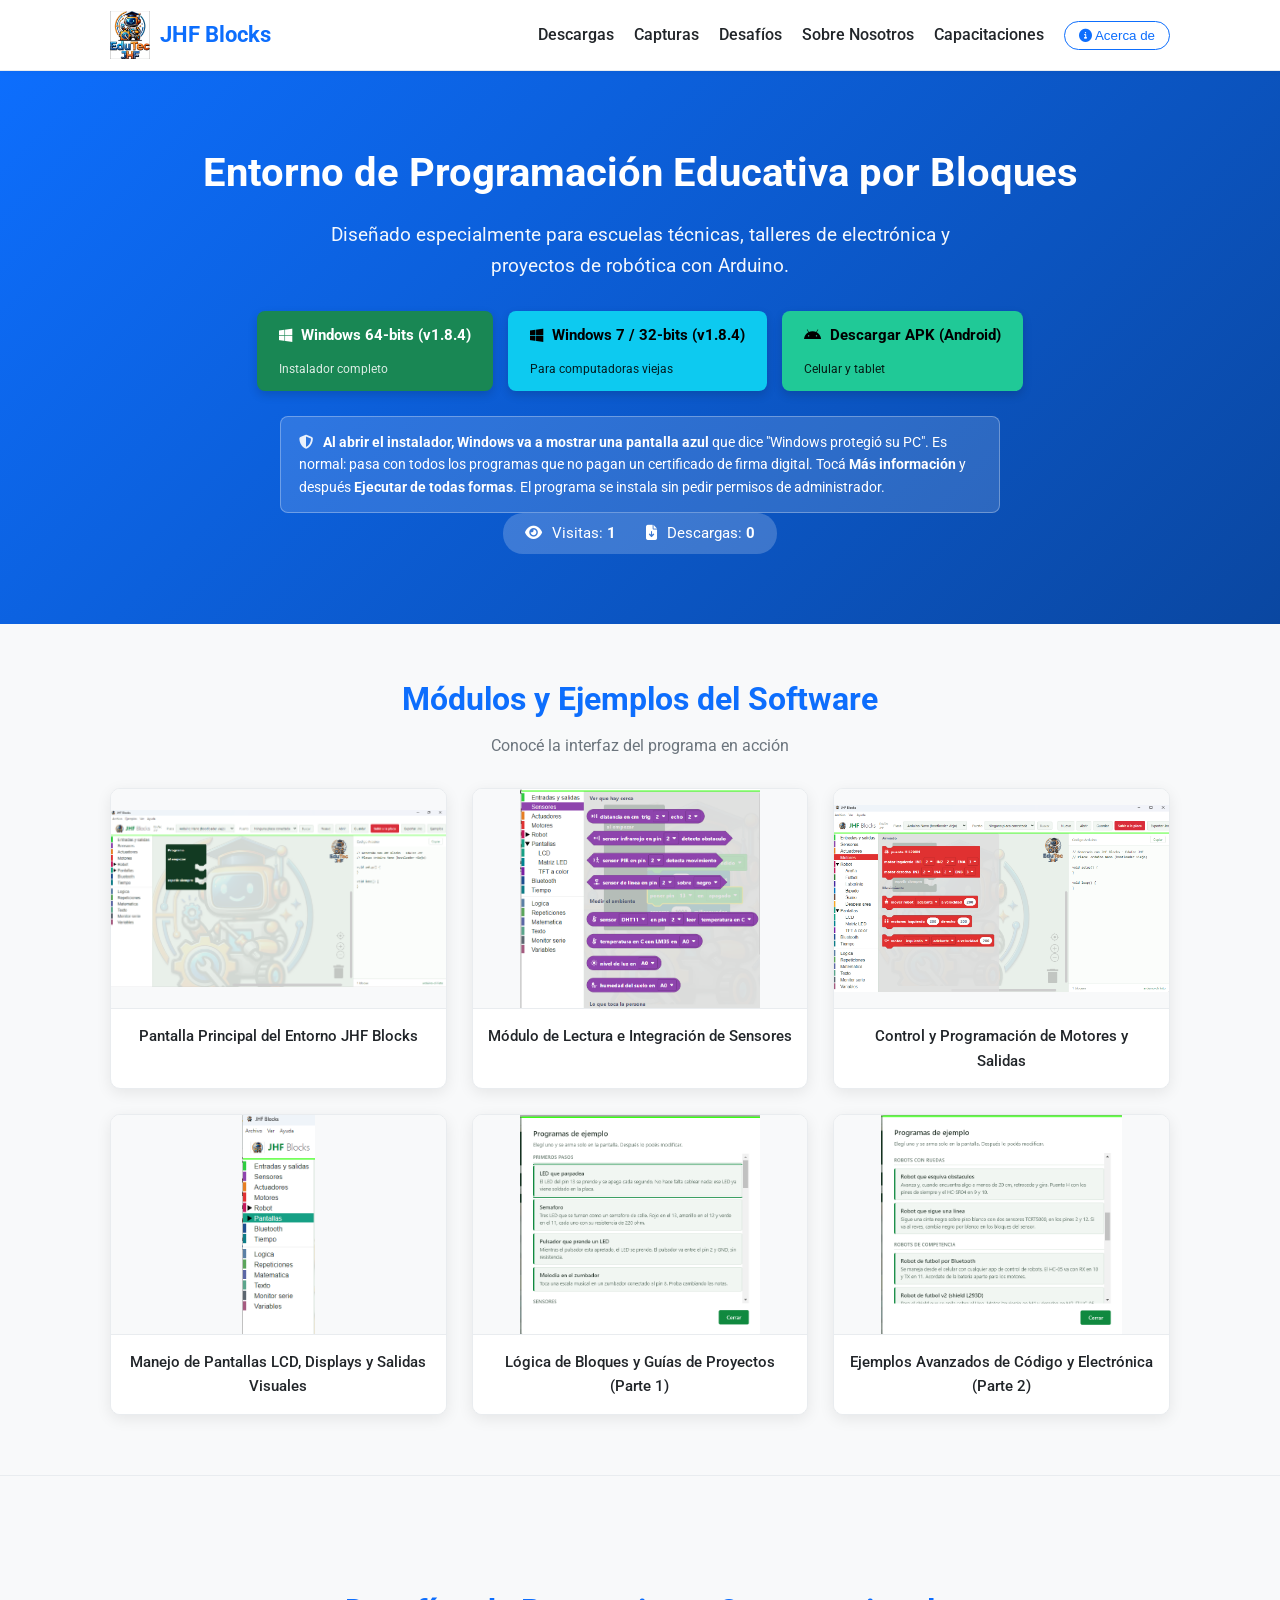
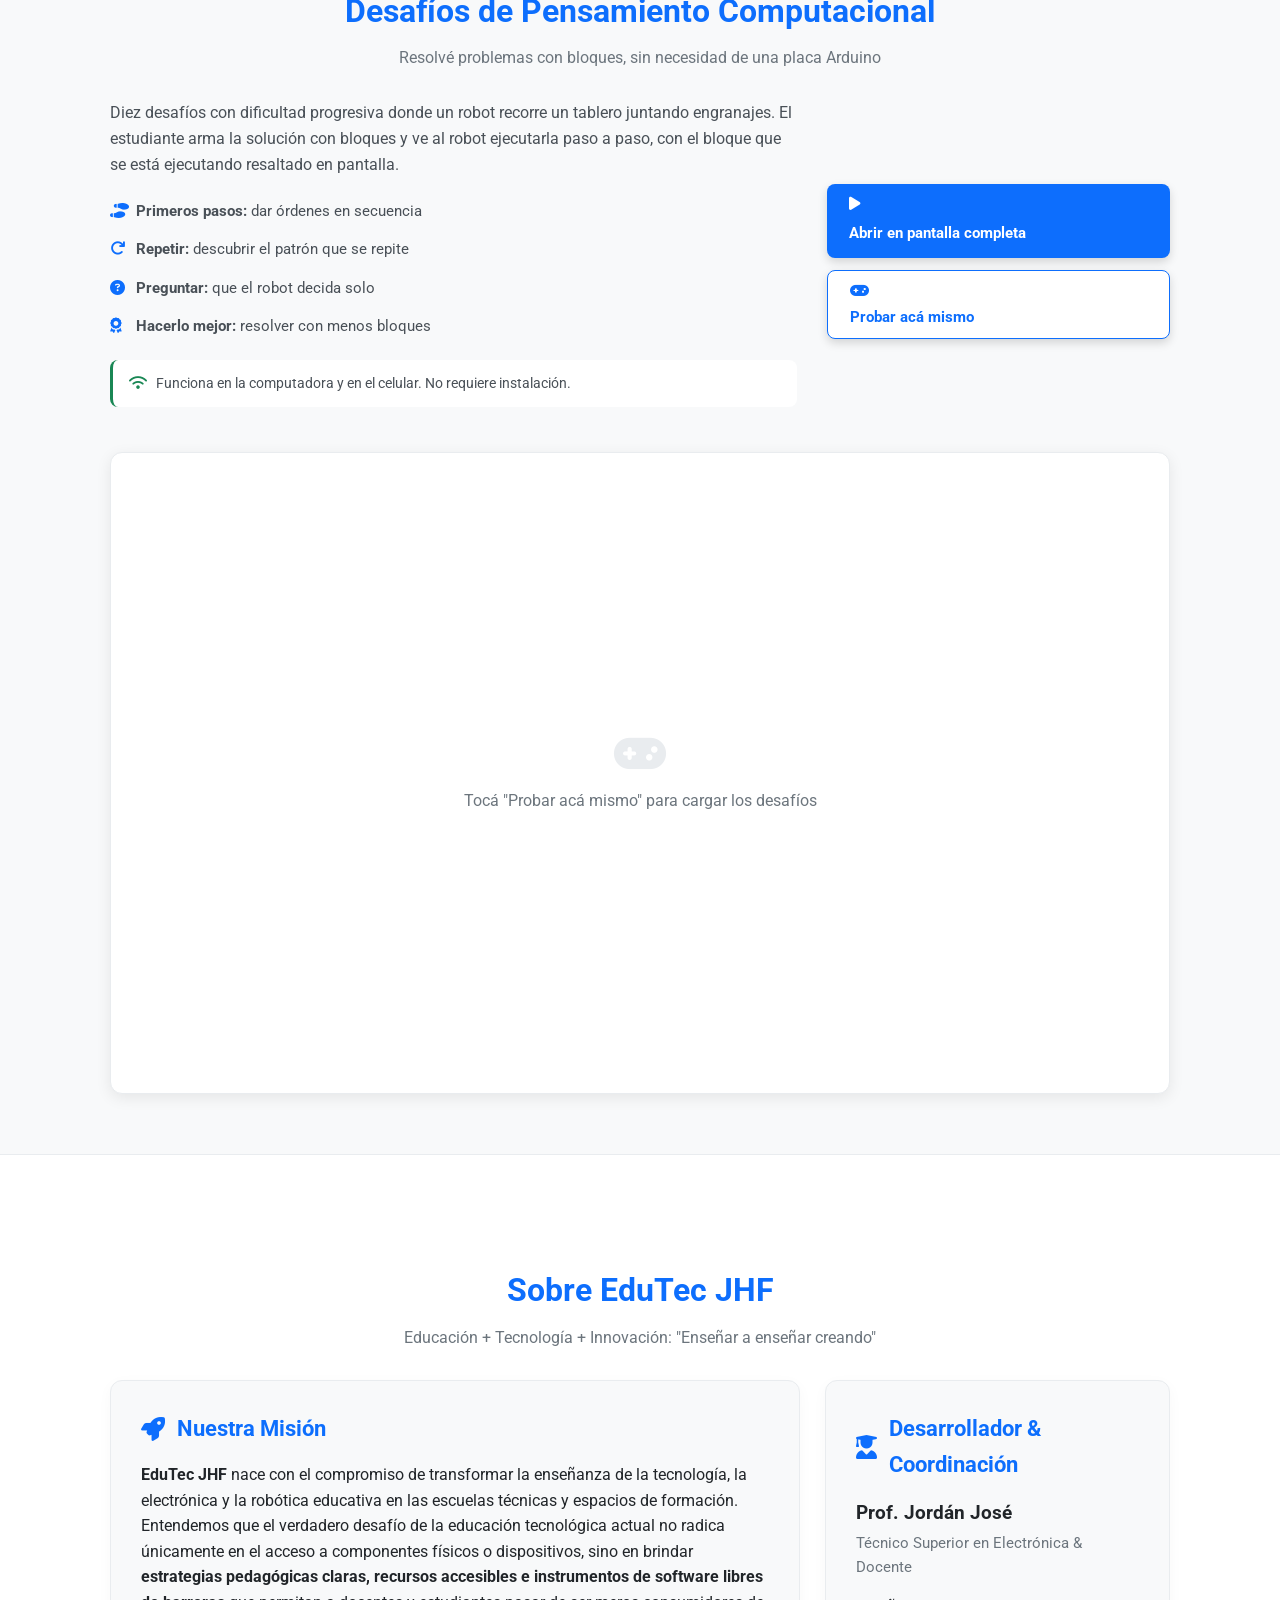
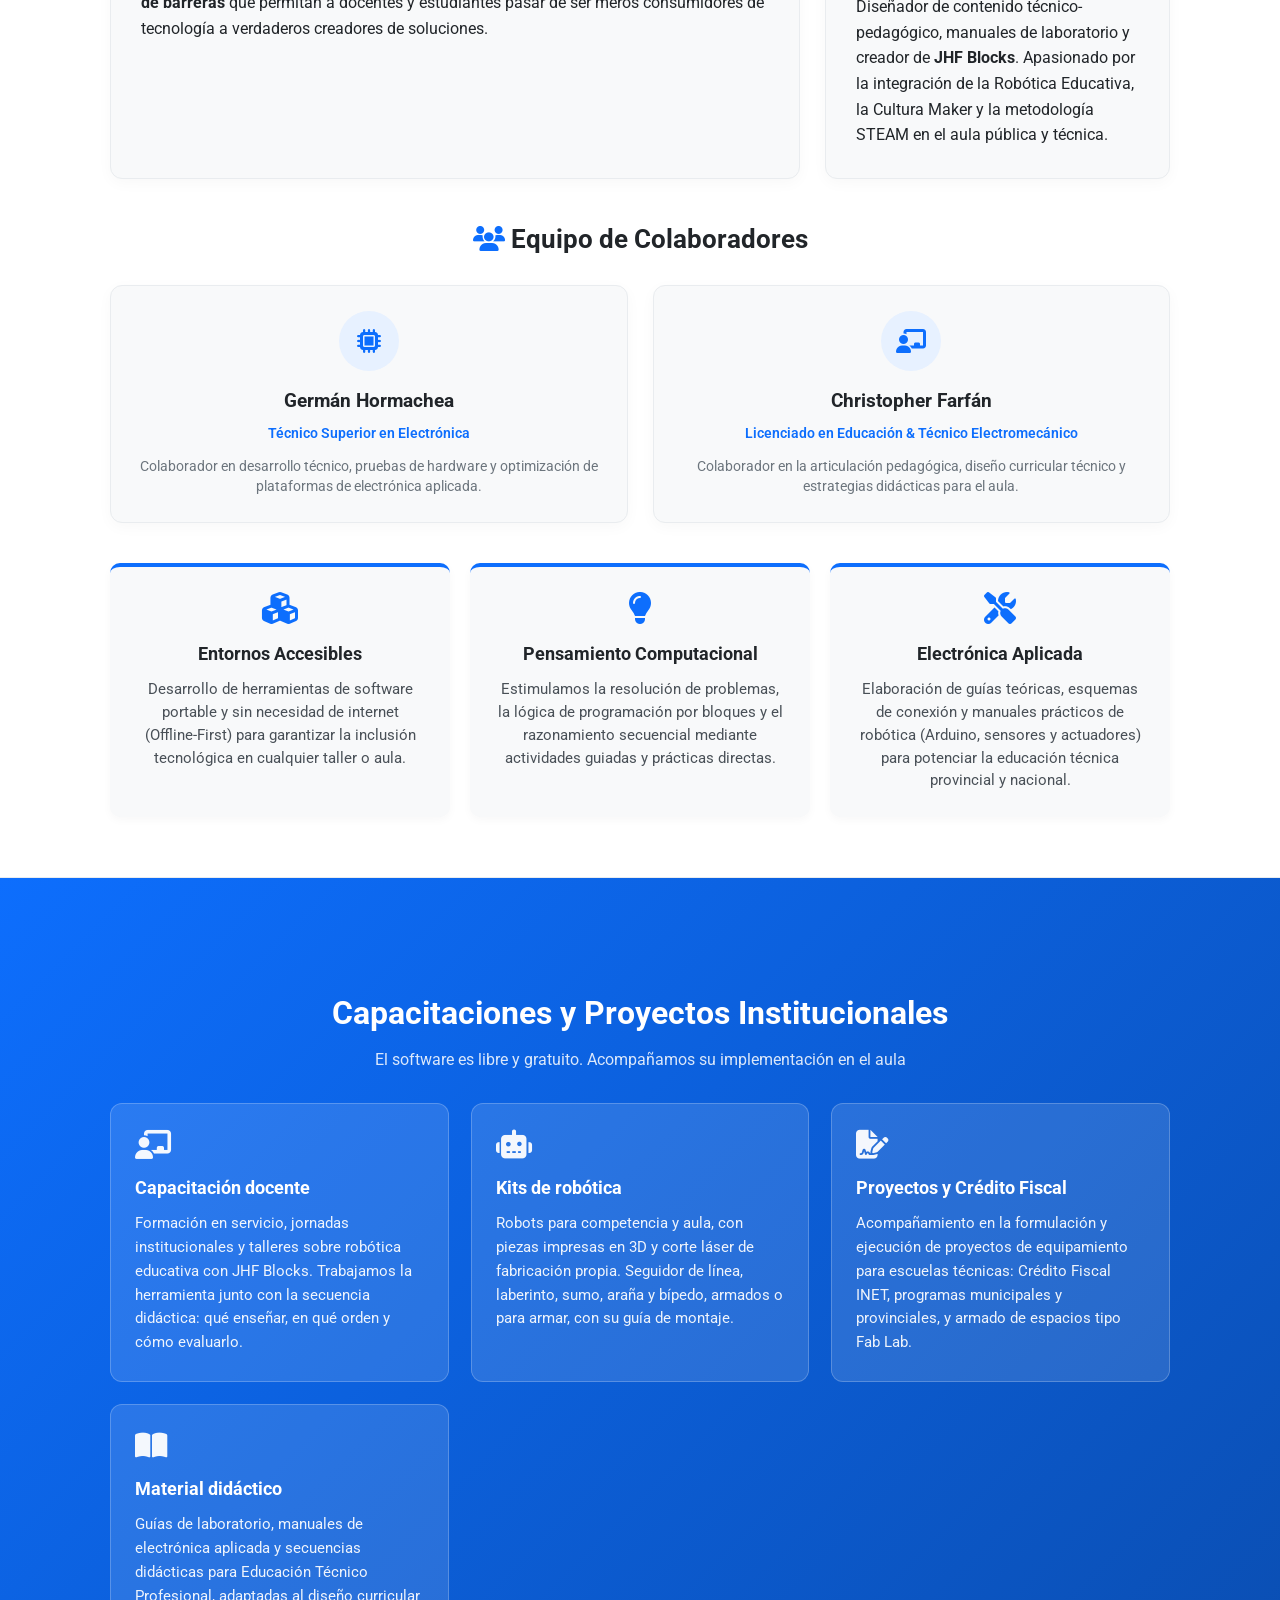
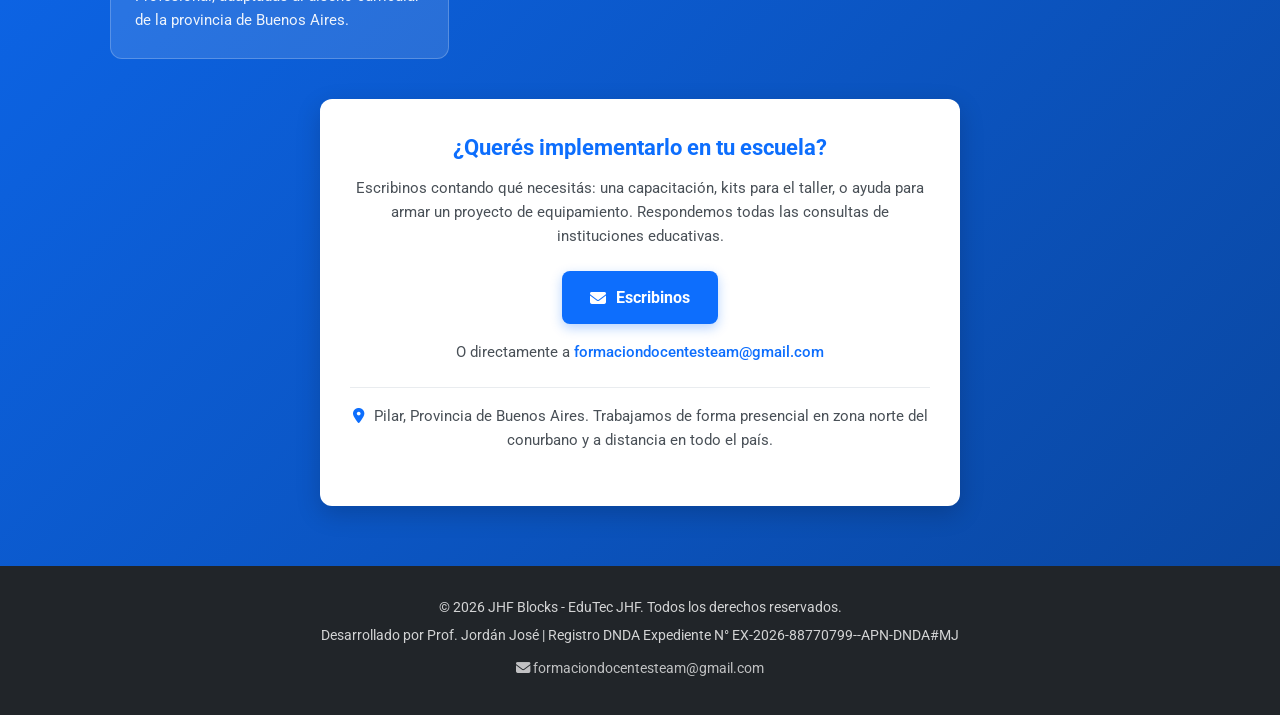
==== index.html @ 6b90dfd3 "Update index.html" ====
<!DOCTYPE html>
<html lang="es">
<head>
  <meta charset="UTF-8">
  <meta name="viewport" content="width=device-width, initial-scale=1.0">
  <title>JHF Blocks - Programacion por bloques para robotica educativa | EduTec JHF</title>
  <meta name="description" content="Entorno de programacion por bloques para Arduino, pensado para escuelas tecnicas. Gratis, en castellano y funciona sin internet.">

  <!-- Asi se ve cuando alguien comparte el enlace por WhatsApp o redes -->
  <meta property="og:type" content="website">
  <meta property="og:title" content="JHF Blocks - Programacion por bloques para robotica educativa">
  <meta property="og:description" content="Programa tu robot Arduino arrastrando bloques. Gratis, en castellano y sin necesidad de internet. Para escuelas tecnicas y talleres.">
  <meta property="og:image" content="https://jordanjose562-cmyk.github.io/jhf-blocks-web/pantalla-inicio.png">
  <meta property="og:url" content="https://jordanjose562-cmyk.github.io/jhf-blocks-web/">
  <meta property="og:site_name" content="EduTec JHF">
  <meta property="og:locale" content="es_AR">
  <meta name="twitter:card" content="summary_large_image">
  <link rel="icon" href="logo.png" type="image/png">
  
  <!-- FontAwesome & Google Fonts -->
  <link rel="stylesheet" href="https://cdnjs.cloudflare.com/ajax/libs/font-awesome/6.4.0/css/all.min.css">
  <link href="https://fonts.googleapis.com/css2?family=Roboto:wght@300;400;500;700&display=swap" rel="stylesheet">

  <style>
    /* VARIABLES & RESET */
    :root {
      --primary: #0d6efd;
      --primary-dark: #0a58ca;
      --secondary: #6c757d;
      --success: #198754;
      --dark: #212529;
      --light: #f8f9fa;
      --white: #ffffff;
      --border: #e9ecef;
      --shadow: 0 4px 15px rgba(0, 0, 0, 0.08);
    }

    * {
      box-sizing: border-box;
      margin: 0;
      padding: 0;
    }

    body {
      font-family: 'Roboto', sans-serif;
      line-height: 1.6;
      color: var(--dark);
      background-color: var(--light);
    }

    a {
      text-decoration: none;
      color: inherit;
    }

    .container {
      max-width: 1100px;
      margin: 0 auto;
      padding: 0 20px;
    }

    /* HEADER & NAVBAR */
    header {
      background-color: var(--white);
      border-bottom: 1px solid var(--border);
      position: sticky;
      top: 0;
      z-index: 1000;
      box-shadow: 0 2px 5px rgba(0,0,0,0.03);
    }

    nav {
      display: flex;
      justify-content: space-between;
      align-items: center;
      height: 70px;
    }

    .logo {
      display: flex;
      align-items: center;
      gap: 10px;
      font-size: 1.4rem;
      font-weight: 700;
      color: var(--primary);
    }

    .logo img {
      height: 48px;
      width: auto;
      object-fit: contain;
      display: block;
    }

    .nav-links {
      display: flex;
      gap: 20px;
      align-items: center;
      list-style: none;
    }

    .nav-links a {
      font-weight: 500;
      color: var(--dark);
      transition: color 0.2s;
    }

    .nav-links a:hover {
      color: var(--primary);
    }

    .btn-about {
      background: transparent;
      border: 1px solid var(--primary);
      color: var(--primary);
      padding: 6px 14px;
      border-radius: 20px;
      cursor: pointer;
      font-weight: 500;
      transition: all 0.2s;
    }

    .btn-about:hover {
      background: var(--primary);
      color: var(--white);
    }

    /* HERO SECTION */
    .hero {
      background: linear-gradient(135deg, #0d6efd 0%, #0a47a1 100%);
      color: var(--white);
      padding: 70px 0;
      text-align: center;
    }

    .hero h1 {
      font-size: 2.5rem;
      margin-bottom: 15px;
    }

    .hero p {
      font-size: 1.2rem;
      max-width: 700px;
      margin: 0 auto 30px auto;
      opacity: 0.95;
    }

    /* DESCARGAS & METRICAS */
    .downloads-container {
      display: flex;
      justify-content: center;
      gap: 15px;
      flex-wrap: wrap;
      margin-bottom: 25px;
    }

    .btn-download {
      display: inline-flex;
      align-items: center;
      gap: 10px;
      padding: 12px 22px;
      border-radius: 8px;
      font-size: 0.95rem;
      font-weight: 700;
      cursor: pointer;
      box-shadow: 0 4px 10px rgba(0,0,0,0.15);
      transition: transform 0.2s, box-shadow 0.2s;
    }

    .btn-download:hover {
      transform: translateY(-2px);
      box-shadow: 0 6px 15px rgba(0,0,0,0.2);
    }

    .btn-installer-64 {
      background-color: #198754;
      color: var(--white);
    }

    .btn-installer-32 {
      background-color: #0dcaf0;
      color: #000;
    }

    .btn-android {
      background-color: #20c997;
      color: #000;
    }

    .metrics-bar {
      display: flex;
      justify-content: center;
      gap: 30px;
      font-size: 0.95rem;
      background: rgba(255, 255, 255, 0.2);
      padding: 8px 22px;
      border-radius: 20px;
      width: fit-content;
      margin: 0 auto;
    }

    .metric-item i {
      margin-right: 6px;
    }

    .peso-archivo {
      display: block;
      font-size: 0.78rem;
      font-weight: 400;
      opacity: 0.85;
      margin-top: 1px;
    }

    .btn-download {
      flex-direction: column;
      align-items: flex-start;
      text-align: left;
    }

    .btn-download > span:first-child {
      display: inline-flex;
      align-items: center;
      gap: 9px;
    }

    .aviso-defender {
      max-width: 720px;
      margin: 22px auto 0 auto;
      background: rgba(255, 255, 255, 0.14);
      border: 1px solid rgba(255, 255, 255, 0.3);
      border-radius: 8px;
      padding: 14px 18px;
      font-size: 0.88rem;
      line-height: 1.6;
      text-align: left;
    }

    .aviso-defender strong { font-weight: 700; }

    .aviso-defender i {
      margin-right: 7px;
      opacity: 0.9;
    }

    /* SECCION CAPTURAS CON LAS IMÁGENES EXACTAS DEL REPOSITORIO */
    .section-title {
      text-align: center;
      margin: 50px 0 30px 0;
    }

    .section-title h2 {
      font-size: 2rem;
      color: var(--primary);
      margin-bottom: 8px;
    }

    .section-title p {
      color: var(--secondary);
    }

    .gallery-grid {
      display: grid;
      grid-template-columns: repeat(auto-fit, minmax(300px, 1fr));
      gap: 25px;
      margin-bottom: 60px;
    }

    .gallery-item {
      background: var(--white);
      border-radius: 10px;
      overflow: hidden;
      box-shadow: var(--shadow);
      border: 1px solid var(--border);
      transition: transform 0.2s;
    }

    .gallery-item:hover {
      transform: translateY(-4px);
    }

    .gallery-item img {
      width: 100%;
      height: 220px;
      /* contain y no cover: son capturas de pantalla, si se recortan
         se pierde justo lo que se quiere mostrar */
      object-fit: contain;
      background: var(--light);
      display: block;
      border-bottom: 1px solid var(--border);
    }

    .gallery-caption {
      padding: 15px;
      font-size: 0.95rem;
      color: var(--dark);
      text-align: center;
      font-weight: 500;
      background: var(--white);
    }

    /* SECCION DESAFIOS */
    .desafios-section {
      padding: 60px 0;
      background-color: var(--light);
      border-top: 1px solid var(--border);
    }

    .desafios-intro {
      display: grid;
      grid-template-columns: 2fr 1fr;
      gap: 30px;
      align-items: center;
      margin-bottom: 30px;
    }

    @media (max-width: 768px) {
      .desafios-intro {
        grid-template-columns: 1fr;
      }
    }

    .desafios-texto p {
      color: #495057;
      margin-bottom: 15px;
    }

    .desafios-lista {
      list-style: none;
      margin-bottom: 15px;
    }

    .desafios-lista li {
      padding: 7px 0;
      color: #495057;
      font-size: 0.95rem;
    }

    .desafios-lista i {
      color: var(--primary);
      width: 22px;
    }

    .desafios-nota {
      font-size: 0.9rem;
      color: var(--secondary);
      background: var(--white);
      padding: 12px 16px;
      border-radius: 8px;
      border-left: 3px solid var(--success);
    }

    .desafios-nota i {
      color: var(--success);
      margin-right: 6px;
    }

    .desafios-acciones {
      display: flex;
      flex-direction: column;
      gap: 12px;
    }

    .btn-jugar {
      background-color: var(--primary);
      color: var(--white);
      justify-content: center;
    }

    .btn-cargar {
      background-color: var(--white);
      color: var(--primary);
      border: 1px solid var(--primary);
      justify-content: center;
      font-family: inherit;
      font-size: 0.95rem;
    }

    .juego-caja {
      background: var(--white);
      border: 1px solid var(--border);
      border-radius: 12px;
      overflow: hidden;
      box-shadow: var(--shadow);
    }

    .juego-caja iframe {
      display: block;
      width: 100%;
      height: 640px;
      border: none;
    }

    .juego-tapa {
      display: flex;
      flex-direction: column;
      align-items: center;
      justify-content: center;
      height: 640px;
      color: var(--secondary);
      gap: 14px;
      text-align: center;
      padding: 0 20px;
    }

    .juego-tapa i {
      font-size: 2.6rem;
      color: var(--border);
    }

    @media (max-width: 768px) {
      .juego-caja iframe,
      .juego-tapa {
        height: 560px;
      }
    }

    /* SECCION QUIENES SOMOS / EDUTEC JHF */
    .quienes-somos-section {
      padding: 60px 0;
      background-color: var(--white);
      border-top: 1px solid var(--border);
      border-bottom: 1px solid var(--border);
    }

    .quienes-somos-grid {
      display: grid;
      grid-template-columns: 2fr 1fr;
      gap: 25px;
      margin-bottom: 40px;
    }

    @media (max-width: 768px) {
      .quienes-somos-grid {
        grid-template-columns: 1fr;
      }
    }

    .card-about {
      background: var(--light);
      border-radius: 12px;
      padding: 30px;
      box-shadow: 0 4px 15px rgba(0, 0, 0, 0.03);
      border: 1px solid var(--border);
    }

    .icon-header {
      display: flex;
      align-items: center;
      gap: 12px;
      margin-bottom: 15px;
      color: var(--primary);
    }

    .icon-header i {
      font-size: 1.5rem;
    }

    .icon-header h3 {
      margin: 0;
      font-size: 1.4rem;
    }

    .author-name {
      font-size: 1.2rem;
      margin-bottom: 2px;
    }

    .author-title {
      color: var(--secondary);
      font-size: 0.95rem;
      margin-bottom: 15px;
    }

    /* EQUIPO Y COLABORADORES */
    .team-section {
      margin-bottom: 40px;
    }

    .team-title {
      text-align: center;
      font-size: 1.6rem;
      color: var(--dark);
      margin-bottom: 25px;
    }

    .team-title i {
      color: var(--primary);
    }

    .team-grid {
      display: grid;
      grid-template-columns: repeat(auto-fit, minmax(280px, 1fr));
      gap: 25px;
    }

    .team-card {
      background: var(--light);
      padding: 25px;
      border-radius: 12px;
      box-shadow: 0 4px 15px rgba(0, 0, 0, 0.03);
      border: 1px solid var(--border);
      text-align: center;
    }

    .team-icon {
      width: 60px;
      height: 60px;
      background: #e7f1ff;
      color: var(--primary);
      border-radius: 50%;
      display: flex;
      align-items: center;
      justify-content: center;
      margin: 0 auto 15px auto;
      font-size: 1.5rem;
    }

    .team-card h4 {
      margin: 0 0 5px 0;
      font-size: 1.2rem;
      color: var(--dark);
    }

    .team-role {
      display: block;
      color: var(--primary);
      font-weight: 600;
      font-size: 0.9rem;
      margin-bottom: 12px;
    }

    .team-card p {
      font-size: 0.9rem;
      color: var(--secondary);
      margin: 0;
      line-height: 1.4;
    }

    /* PILARES */
    .pilares-grid {
      display: grid;
      grid-template-columns: repeat(auto-fit, minmax(280px, 1fr));
      gap: 20px;
    }

    .pilar-box {
      background: var(--light);
      padding: 25px;
      border-radius: 10px;
      text-align: center;
      border-top: 4px solid var(--primary);
      box-shadow: 0 3px 10px rgba(0, 0, 0, 0.03);
    }

    .pilar-box i {
      font-size: 2rem;
      color: var(--primary);
      margin-bottom: 15px;
    }

    .pilar-box h4 {
      margin-bottom: 10px;
      font-size: 1.15rem;
    }

    .pilar-box p {
      font-size: 0.95rem;
      color: #495057;
      line-height: 1.5;
    }

    /* SECCION SERVICIOS Y CONTACTO */
    .servicios-section {
      padding: 60px 0;
      background: linear-gradient(135deg, #0d6efd 0%, #0a47a1 100%);
      color: var(--white);
    }

    .servicios-section .section-title h2 { color: var(--white); }
    .servicios-section .section-title p { color: rgba(255,255,255,0.85); }

    .servicios-grid {
      display: grid;
      grid-template-columns: repeat(auto-fit, minmax(260px, 1fr));
      gap: 22px;
      margin-bottom: 40px;
    }

    .servicio-box {
      background: rgba(255, 255, 255, 0.12);
      border: 1px solid rgba(255, 255, 255, 0.22);
      border-radius: 12px;
      padding: 26px 24px;
    }

    .servicio-box i {
      font-size: 1.8rem;
      margin-bottom: 14px;
      display: block;
      opacity: 0.95;
    }

    .servicio-box h4 {
      font-size: 1.15rem;
      margin-bottom: 10px;
    }

    .servicio-box p {
      font-size: 0.93rem;
      line-height: 1.6;
      opacity: 0.92;
    }

    .contacto-caja {
      background: var(--white);
      color: var(--dark);
      border-radius: 12px;
      padding: 32px 30px;
      text-align: center;
      max-width: 640px;
      margin: 0 auto;
      box-shadow: 0 8px 24px rgba(0, 0, 0, 0.18);
    }

    .contacto-caja h3 {
      color: var(--primary);
      font-size: 1.35rem;
      margin-bottom: 10px;
    }

    .contacto-caja > p {
      color: #495057;
      font-size: 0.95rem;
      margin-bottom: 22px;
    }

    .btn-contacto {
      display: inline-flex;
      align-items: center;
      gap: 10px;
      background-color: var(--primary);
      color: var(--white);
      padding: 14px 28px;
      border-radius: 8px;
      font-weight: 700;
      font-size: 1rem;
      box-shadow: 0 4px 12px rgba(13, 110, 253, 0.3);
      transition: transform 0.2s, box-shadow 0.2s;
    }

    .btn-contacto:hover {
      transform: translateY(-2px);
      box-shadow: 0 6px 18px rgba(13, 110, 253, 0.4);
    }

    .contacto-correo {
      margin-top: 16px;
      font-size: 0.9rem;
      color: var(--secondary);
    }

    .contacto-correo a {
      color: var(--primary);
      font-weight: 500;
    }

    .contacto-zona {
      margin-top: 18px;
      padding-top: 16px;
      border-top: 1px solid var(--border);
      font-size: 0.88rem;
      color: var(--secondary);
    }

    .contacto-zona i {
      color: var(--primary);
      margin-right: 6px;
    }

    /* FOOTER */
    footer {
      background-color: var(--dark);
      color: var(--white);
      padding: 30px 0;
      text-align: center;
      font-size: 0.9rem;
    }

    footer p {
      opacity: 0.8;
      margin-bottom: 5px;
    }

    /* MODAL ACERCA DE */
    .modal-overlay {
      position: fixed;
      top: 0;
      left: 0;
      width: 100%;
      height: 100%;
      background: rgba(0, 0, 0, 0.6);
      display: none;
      justify-content: center;
      align-items: center;
      z-index: 2000;
    }

    .modal-overlay.active {
      display: flex;
    }

    .modal-content {
      background: var(--white);
      padding: 30px;
      border-radius: 12px;
      max-width: 500px;
      width: 90%;
      position: relative;
      box-shadow: 0 5px 20px rgba(0,0,0,0.3);
    }

    .modal-close {
      position: absolute;
      top: 15px;
      right: 15px;
      background: transparent;
      border: none;
      font-size: 1.3rem;
      cursor: pointer;
      color: var(--secondary);
    }

    .modal-header {
      margin-bottom: 15px;
    }

    .modal-header h3 {
      color: var(--primary);
    }

    .modal-body p {
      margin-bottom: 12px;
      font-size: 0.95rem;
    }
  </style>
</head>
<body>

  <!-- NAVEGACIÓN -->
  <header>
    <div class="container">
      <nav>
        <div class="logo">
          <img src="logo.png" alt="EduTec JHF Logo">
          <span>JHF Blocks</span>
        </div>
        <ul class="nav-links">
          <li><a href="#descargas">Descargas</a></li>
          <li><a href="#capturas">Capturas</a></li>
          <li><a href="#desafios">Desafíos</a></li>
          <li><a href="#quienes-somos">Sobre Nosotros</a></li>
          <li><a href="#servicios">Capacitaciones</a></li>
          <li><button class="btn-about" id="openModalBtn"><i class="fas fa-info-circle"></i> Acerca de</button></li>
        </ul>
      </nav>
    </div>
  </header>

  <!-- HERO & DESCARGAS -->
  <section class="hero" id="descargas">
    <div class="container">
      <h1>Entorno de Programación Educativa por Bloques</h1>
      <p>Diseñado especialmente para escuelas técnicas, talleres de electrónica y proyectos de robótica con Arduino.</p>

      <div class="downloads-container">
        <!-- Botón Instalador 64-bits v1.8.4 -->
        <a href="https://github.com/jordanjose562-cmyk/jhf-blocks-web/releases/download/v1.5.2/JHF-Blocks-Instalador-1.8.4.exe" 
           class="btn-download btn-installer-64 download-link" id="installer64Btn" download>
          <span><i class="fab fa-windows"></i> Windows 64-bits (v1.8.4)</span>
          <span class="peso-archivo" id="peso64">Instalador completo</span>
        </a>

        <!-- Botón Instalador Win7 32-bits v1.8.4 -->
        <a href="https://github.com/jordanjose562-cmyk/jhf-blocks-web/releases/download/v1.5.2/JHF-Blocks-Instalador-Win7-32bits-1.8.4.exe" 
           class="btn-download btn-installer-32 download-link" id="installer32Btn" download>
          <span><i class="fab fa-windows"></i> Windows 7 / 32-bits (v1.8.4)</span>
          <span class="peso-archivo" id="peso32">Para computadoras viejas</span>
        </a>

        <!-- Botón APK Android -->
        <a href="https://github.com/jordanjose562-cmyk/jhf-blocks-web/releases/download/v1.5.2/JHF-Blocks.apk" 
           class="btn-download btn-android download-link" id="androidBtn" download>
          <span><i class="fab fa-android"></i> Descargar APK (Android)</span>
          <span class="peso-archivo" id="pesoApk">Celular y tablet</span>
        </a>
      </div>

      <!-- AVISO DE WINDOWS: pasa siempre y conviene contarlo antes -->
      <div class="aviso-defender">
        <i class="fas fa-shield-halved"></i>
        <strong>Al abrir el instalador, Windows va a mostrar una pantalla azul</strong>
        que dice "Windows protegió su PC". Es normal: pasa con todos los programas
        que no pagan un certificado de firma digital. Tocá
        <strong>Más información</strong> y después <strong>Ejecutar de todas formas</strong>.
        El programa se instala sin pedir permisos de administrador.
      </div>

      <!-- METRICAS DE VISITAS Y DESCARGAS REALES -->
      <div class="metrics-bar">
        <span class="metric-item"><i class="fas fa-eye"></i> Visitas: <strong id="visitsCount">0</strong></span>
        <span class="metric-item"><i class="fas fa-file-download"></i> Descargas: <strong id="downloadsCount">0</strong></span>
      </div>
    </div>
  </section>

  <!-- GALERÍA DE CAPTURAS COMPLETA (6 IMÁGENES) -->
  <section class="container" id="capturas">
    <div class="section-title">
      <h2>Módulos y Ejemplos del Software</h2>
      <p>Conocé la interfaz del programa en acción</p>
    </div>

    <div class="gallery-grid">
      <!-- Imagen 1: pantalla-inicio.png -->
      <div class="gallery-item">
        <img src="pantalla-inicio.png" alt="Pantalla Principal - JHF Blocks">
        <div class="gallery-caption">Pantalla Principal del Entorno JHF Blocks</div>
      </div>

      <!-- Imagen 2: captura-sensores.png -->
      <div class="gallery-item">
        <img src="captura-sensores.png" alt="Módulo de Sensores - JHF Blocks">
        <div class="gallery-caption">Módulo de Lectura e Integración de Sensores</div>
      </div>

      <!-- Imagen 3: captura-motores.png -->
      <div class="gallery-item">
        <img src="captura-motores.png" alt="Control de Motores - JHF Blocks">
        <div class="gallery-caption">Control y Programación de Motores y Salidas</div>
      </div>

      <!-- Imagen 4: captura-pantallas.png -->
      <div class="gallery-item">
        <img src="captura-pantallas.png" alt="Pantallas y Display - JHF Blocks">
        <div class="gallery-caption">Manejo de Pantallas LCD, Displays y Salidas Visuales</div>
      </div>

      <!-- Imagen 5: ejemplos1.png -->
      <div class="gallery-item">
        <img src="ejemplos1.png" alt="Ejemplos Prácticos 1 - JHF Blocks">
        <div class="gallery-caption">Lógica de Bloques y Guías de Proyectos (Parte 1)</div>
      </div>

      <!-- Imagen 6: ejemplos2.png -->
      <div class="gallery-item">
        <img src="ejemplos2.png" alt="Ejemplos Prácticos 2 - JHF Blocks">
        <div class="gallery-caption">Ejemplos Avanzados de Código y Electrónica (Parte 2)</div>
      </div>
    </div>
  </section>

  <!-- SECCIÓN DESAFÍOS: PENSAMIENTO COMPUTACIONAL -->
  <section id="desafios" class="desafios-section">
    <div class="container">
      <div class="section-title">
        <h2>Desafíos de Pensamiento Computacional</h2>
        <p>Resolvé problemas con bloques, sin necesidad de una placa Arduino</p>
      </div>

      <div class="desafios-intro">
        <div class="desafios-texto">
          <p>
            Diez desafíos con dificultad progresiva donde un robot recorre un tablero
            juntando engranajes. El estudiante arma la solución con bloques y ve al
            robot ejecutarla paso a paso, con el bloque que se está ejecutando
            resaltado en pantalla.
          </p>
          <ul class="desafios-lista">
            <li><i class="fas fa-shoe-prints"></i> <strong>Primeros pasos:</strong> dar órdenes en secuencia</li>
            <li><i class="fas fa-redo"></i> <strong>Repetir:</strong> descubrir el patrón que se repite</li>
            <li><i class="fas fa-question-circle"></i> <strong>Preguntar:</strong> que el robot decida solo</li>
            <li><i class="fas fa-award"></i> <strong>Hacerlo mejor:</strong> resolver con menos bloques</li>
          </ul>
          <p class="desafios-nota">
            <i class="fas fa-wifi"></i>
            Funciona en la computadora y en el celular. No requiere instalación.
          </p>
        </div>

        <div class="desafios-acciones">
          <a href="desafios/" target="_blank" class="btn-download btn-jugar">
            <i class="fas fa-play"></i> Abrir en pantalla completa
          </a>
          <button type="button" class="btn-download btn-cargar" id="cargarJuegoBtn">
            <i class="fas fa-gamepad"></i> Probar acá mismo
          </button>
        </div>
      </div>

      <!-- El juego se carga recién cuando lo piden, para no demorar la página -->
      <div class="juego-caja" id="juegoCaja">
        <div class="juego-tapa" id="juegoTapa">
          <i class="fas fa-gamepad"></i>
          <p>Tocá "Probar acá mismo" para cargar los desafíos</p>
        </div>
      </div>
    </div>
  </section>

  <!-- SECCIÓN QUIÉNES SOMOS / EDUTEC JHF -->
  <section id="quienes-somos" class="quienes-somos-section">
    <div class="container">
      <div class="section-title">
        <h2>Sobre EduTec JHF</h2>
        <p class="subtitle">Educación + Tecnología + Innovación: "Enseñar a enseñar creando"</p>
      </div>

      <div class="quienes-somos-grid">
        <!-- Columna Principal: Misión -->
        <div class="card-about main-card">
          <div class="icon-header">
            <i class="fas fa-rocket"></i>
            <h3>Nuestra Misión</h3>
          </div>
          <p>
            <strong>EduTec JHF</strong> nace con el compromiso de transformar la enseñanza de la tecnología, la electrónica y la robótica educativa en las escuelas técnicas y espacios de formación.
          </p>
          <p>
            Entendemos que el verdadero desafío de la educación tecnológica actual no radica únicamente en el acceso a componentes físicos o dispositivos, sino en brindar <strong>estrategias pedagógicas claras, recursos accesibles e instrumentos de software libres de barreras</strong> que permitan a docentes y estudiantes pasar de ser meros consumidores de tecnología a verdaderos creadores de soluciones.
          </p>
        </div>

        <!-- Columna Creador y Desarrollador Principal -->
        <div class="card-about author-card">
          <div class="icon-header">
            <i class="fas fa-user-graduate"></i>
            <h3>Desarrollador &amp; Coordinación</h3>
          </div>
          <p class="author-name"><strong>Prof. Jordán José</strong></p>
          <p class="author-title">Técnico Superior en Electrónica &amp; Docente</p>
          <p>
            Diseñador de contenido técnico-pedagógico, manuales de laboratorio y creador de <strong>JHF Blocks</strong>. Apasionado por la integración de la Robótica Educativa, la Cultura Maker y la metodología STEAM en el aula pública y técnica.
          </p>
        </div>
      </div>

      <!-- SECCIÓN EQUIPO DE COLABORADORES -->
      <div class="team-section">
        <h3 class="team-title"><i class="fas fa-users"></i> Equipo de Colaboradores</h3>
        <div class="team-grid">
          
          <!-- Colaborador 1 -->
          <div class="team-card">
            <div class="team-icon">
              <i class="fas fa-microchip"></i>
            </div>
            <h4>Germán Hormachea</h4>
            <span class="team-role">Técnico Superior en Electrónica</span>
            <p>Colaborador en desarrollo técnico, pruebas de hardware y optimización de plataformas de electrónica aplicada.</p>
          </div>

          <!-- Colaborador 2 -->
          <div class="team-card">
            <div class="team-icon">
              <i class="fas fa-chalkboard-teacher"></i>
            </div>
            <h4>Christopher Farfán</h4>
            <span class="team-role">Licenciado en Educación &amp; Técnico Electromecánico</span>
            <p>Colaborador en la articulación pedagógica, diseño curricular técnico y estrategias didácticas para el aula.</p>
          </div>

        </div>
      </div>

      <!-- PILARES -->
      <div class="pilares-grid">
        <div class="pilar-box">
          <i class="fas fa-cubes"></i>
          <h4>Entornos Accesibles</h4>
          <p>Desarrollo de herramientas de software portable y sin necesidad de internet (Offline-First) para garantizar la inclusión tecnológica en cualquier taller o aula.</p>
        </div>

        <div class="pilar-box">
          <i class="fas fa-lightbulb"></i>
          <h4>Pensamiento Computacional</h4>
          <p>Estimulamos la resolución de problemas, la lógica de programación por bloques y el razonamiento secuencial mediante actividades guiadas y prácticas directas.</p>
        </div>

        <div class="pilar-box">
          <i class="fas fa-tools"></i>
          <h4>Electrónica Aplicada</h4>
          <p>Elaboración de guías teóricas, esquemas de conexión y manuales prácticos de robótica (Arduino, sensores y actuadores) para potenciar la educación técnica provincial y nacional.</p>
        </div>
      </div>
    </div>
  </section>

  <!-- SECCIÓN SERVICIOS Y CONTACTO INSTITUCIONAL -->
  <section id="servicios" class="servicios-section">
    <div class="container">
      <div class="section-title">
        <h2>Capacitaciones y Proyectos Institucionales</h2>
        <p>El software es libre y gratuito. Acompañamos su implementación en el aula</p>
      </div>

      <div class="servicios-grid">
        <div class="servicio-box">
          <i class="fas fa-chalkboard-teacher"></i>
          <h4>Capacitación docente</h4>
          <p>
            Formación en servicio, jornadas institucionales y talleres sobre robótica
            educativa con JHF Blocks. Trabajamos la herramienta junto con la secuencia
            didáctica: qué enseñar, en qué orden y cómo evaluarlo.
          </p>
        </div>

        <div class="servicio-box">
          <i class="fas fa-robot"></i>
          <h4>Kits de robótica</h4>
          <p>
            Robots para competencia y aula, con piezas impresas en 3D y corte láser
            de fabricación propia. Seguidor de línea, laberinto, sumo, araña y bípedo,
            armados o para armar, con su guía de montaje.
          </p>
        </div>

        <div class="servicio-box">
          <i class="fas fa-file-signature"></i>
          <h4>Proyectos y Crédito Fiscal</h4>
          <p>
            Acompañamiento en la formulación y ejecución de proyectos de equipamiento
            para escuelas técnicas: Crédito Fiscal INET, programas municipales y
            provinciales, y armado de espacios tipo Fab Lab.
          </p>
        </div>

        <div class="servicio-box">
          <i class="fas fa-book-open"></i>
          <h4>Material didáctico</h4>
          <p>
            Guías de laboratorio, manuales de electrónica aplicada y secuencias
            didácticas para Educación Técnico Profesional, adaptadas al diseño
            curricular de la provincia de Buenos Aires.
          </p>
        </div>
      </div>

      <div class="contacto-caja">
        <h3>¿Querés implementarlo en tu escuela?</h3>
        <p>
          Escribinos contando qué necesitás: una capacitación, kits para el taller,
          o ayuda para armar un proyecto de equipamiento. Respondemos todas las
          consultas de instituciones educativas.
        </p>

        <a href="mailto:formaciondocentesteam@gmail.com?subject=Consulta%20desde%20la%20web%20de%20JHF%20Blocks&amp;body=Hola%2C%20les%20escribo%20desde%20la%20web%20de%20JHF%20Blocks.%0A%0AInstituci%C3%B3n%3A%20%0ALocalidad%3A%20%0AMe%20interesa%3A%20%0A%0A"
           class="btn-contacto">
          <i class="fas fa-envelope"></i> Escribinos
        </a>

        <p class="contacto-correo">
          O directamente a <a href="mailto:formaciondocentesteam@gmail.com">formaciondocentesteam@gmail.com</a>
        </p>

        <p class="contacto-zona">
          <i class="fas fa-location-dot"></i>
          Pilar, Provincia de Buenos Aires. Trabajamos de forma presencial en zona
          norte del conurbano y a distancia en todo el país.
        </p>
      </div>
    </div>
  </section>

  <!-- FOOTER -->
  <footer>
    <div class="container">
      <p>&copy; 2026 JHF Blocks - EduTec JHF. Todos los derechos reservados.</p>
      <p>Desarrollado por Prof. Jordán José | Registro DNDA Expediente N° EX-2026-88770799--APN-DNDA#MJ</p>
      <p style="margin-top: 10px;">
        <a href="mailto:formaciondocentesteam@gmail.com" style="color: var(--white); opacity: 0.9;">
          <i class="fas fa-envelope"></i> formaciondocentesteam@gmail.com
        </a>
      </p>
    </div>
  </footer>

  <!-- MODAL "ACERCA DE" -->
  <div class="modal-overlay" id="aboutModal">
    <div class="modal-content">
      <button class="modal-close" id="closeModalBtn">&times;</button>
      <div class="modal-header">
        <h3>Acerca de JHF Blocks</h3>
      </div>
      <div class="modal-body">
        <p><strong>Versión del Software:</strong> v1.8.4 (Windows 64-bit / Windows 7 32-bit)</p>
        <p><strong>Versión Mobile:</strong> Android (.APK)</p>
        <p><strong>Autor y Creador:</strong> Prof. Jordán José (Técnico Superior en Electrónica)</p>
        <p><strong>Colaboradores:</strong> Germán Hormachea &amp; Christopher Farfán</p>
        <p><strong>Licencia:</strong> Software Educativo Libre para escuelas técnicas e instituciones públicas.</p>
        <p><strong>Tecnologías:</strong> C#, Electron, Blockly, Node.js, Capacitor &amp; arduino-cli.</p>
        <hr style="margin: 15px 0; border: 0; border-top: 1px solid var(--border);">
        <p style="font-size: 0.85rem; color: var(--secondary);">
          Propiedad Intelectual registrada ante la Dirección Nacional del Derecho de Autor (DNDA) de la República Argentina.
        </p>
      </div>
    </div>
  </div>

  <!-- JAVASCRIPT DE CONTADORES REALES Y MODAL -->
  <script>
    // CONTADOR DE VISITAS
    // Guardado en el navegador de cada visitante: cuenta cuantas veces
    // volvio esa persona, no cuanta gente entro al sitio.
    let visits = parseInt(localStorage.getItem('jhf_visits') || '0');
    visits += 1;
    localStorage.setItem('jhf_visits', visits);
    document.getElementById('visitsCount').innerText = visits;

    // DATOS REALES DE LOS ARCHIVOS, DIRECTO DE GITHUB
    //
    // Resuelve tres cosas de una:
    //   - los enlaces siempre apuntan a la ultima version publicada, aunque
    //     cambie el numero del release
    //   - muestra cuanto pesa cada archivo
    //   - muestra las descargas de verdad, no las de cada visitante
    //
    // Si GitHub no contesta, quedan los enlaces que estan escritos en el HTML.

    const REPOSITORIO = 'jordanjose562-cmyk/jhf-blocks-web';

    function enMegas(bytes) {
      if (bytes >= 1024 * 1024 * 1024) {
        return (bytes / 1024 / 1024 / 1024).toFixed(1).replace('.', ',') + ' GB';
      }
      return Math.round(bytes / 1024 / 1024) + ' MB';
    }

    // Reconoce cada archivo por su nombre, sin depender del numero de version
    function cualBoton(nombre) {
      const n = nombre.toLowerCase();
      if (n.endsWith('.apk')) return { boton: 'androidBtn', peso: 'pesoApk', suelto: 'Celular y tablet' };
      if (n.includes('32bit') || n.includes('win7')) return { boton: 'installer32Btn', peso: 'peso32', suelto: 'Para computadoras viejas' };
      if (n.endsWith('.exe')) return { boton: 'installer64Btn', peso: 'peso64', suelto: 'Instalador completo' };
      return null;
    }

    async function traerDatosDeGitHub() {
      try {
        const respuesta = await fetch('https://api.github.com/repos/' + REPOSITORIO + '/releases/latest');
        if (!respuesta.ok) return;

        const version = await respuesta.json();
        let totalDescargas = 0;

        for (const archivo of version.assets || []) {
          totalDescargas += archivo.download_count || 0;

          const destino = cualBoton(archivo.name);
          if (!destino) continue;

          const boton = document.getElementById(destino.boton);
          const peso = document.getElementById(destino.peso);

          if (boton) boton.href = archivo.browser_download_url;
          if (peso) peso.textContent = destino.suelto + ' \u00b7 ' + enMegas(archivo.size);
        }

        if (totalDescargas > 0) {
          document.getElementById('downloadsCount').innerText = totalDescargas;
        }
      } catch (error) {
        // Sin internet o con GitHub caido, la pagina anda igual con lo que ya esta
      }
    }

    traerDatosDeGitHub();

    // LÓGICA DEL MODAL "ACERCA DE"
    const modal = document.getElementById('aboutModal');
    const openBtn = document.getElementById('openModalBtn');
    const closeBtn = document.getElementById('closeModalBtn');

    openBtn.addEventListener('click', () => modal.classList.add('active'));
    closeBtn.addEventListener('click', () => modal.classList.remove('active'));

    window.addEventListener('click', (e) => {
      if (e.target === modal) {
        modal.classList.remove('active');
      }
    });

    // CARGA DEL JUEGO DE DESAFÍOS
    // El juego pesa un mega y medio: se carga recién cuando lo piden,
    // así la página principal abre rápido igual
    const cargarJuegoBtn = document.getElementById('cargarJuegoBtn');
    if (cargarJuegoBtn) {
      cargarJuegoBtn.addEventListener('click', () => {
        const caja = document.getElementById('juegoCaja');
        if (caja.querySelector('iframe')) return;

        const marco = document.createElement('iframe');
        marco.src = 'desafios/';
        marco.title = 'JHF Desafios';
        marco.loading = 'lazy';

        caja.innerHTML = '';
        caja.appendChild(marco);
        caja.scrollIntoView({ behavior: 'smooth', block: 'start' });
      });
    }
  </script>

</body>
</html>
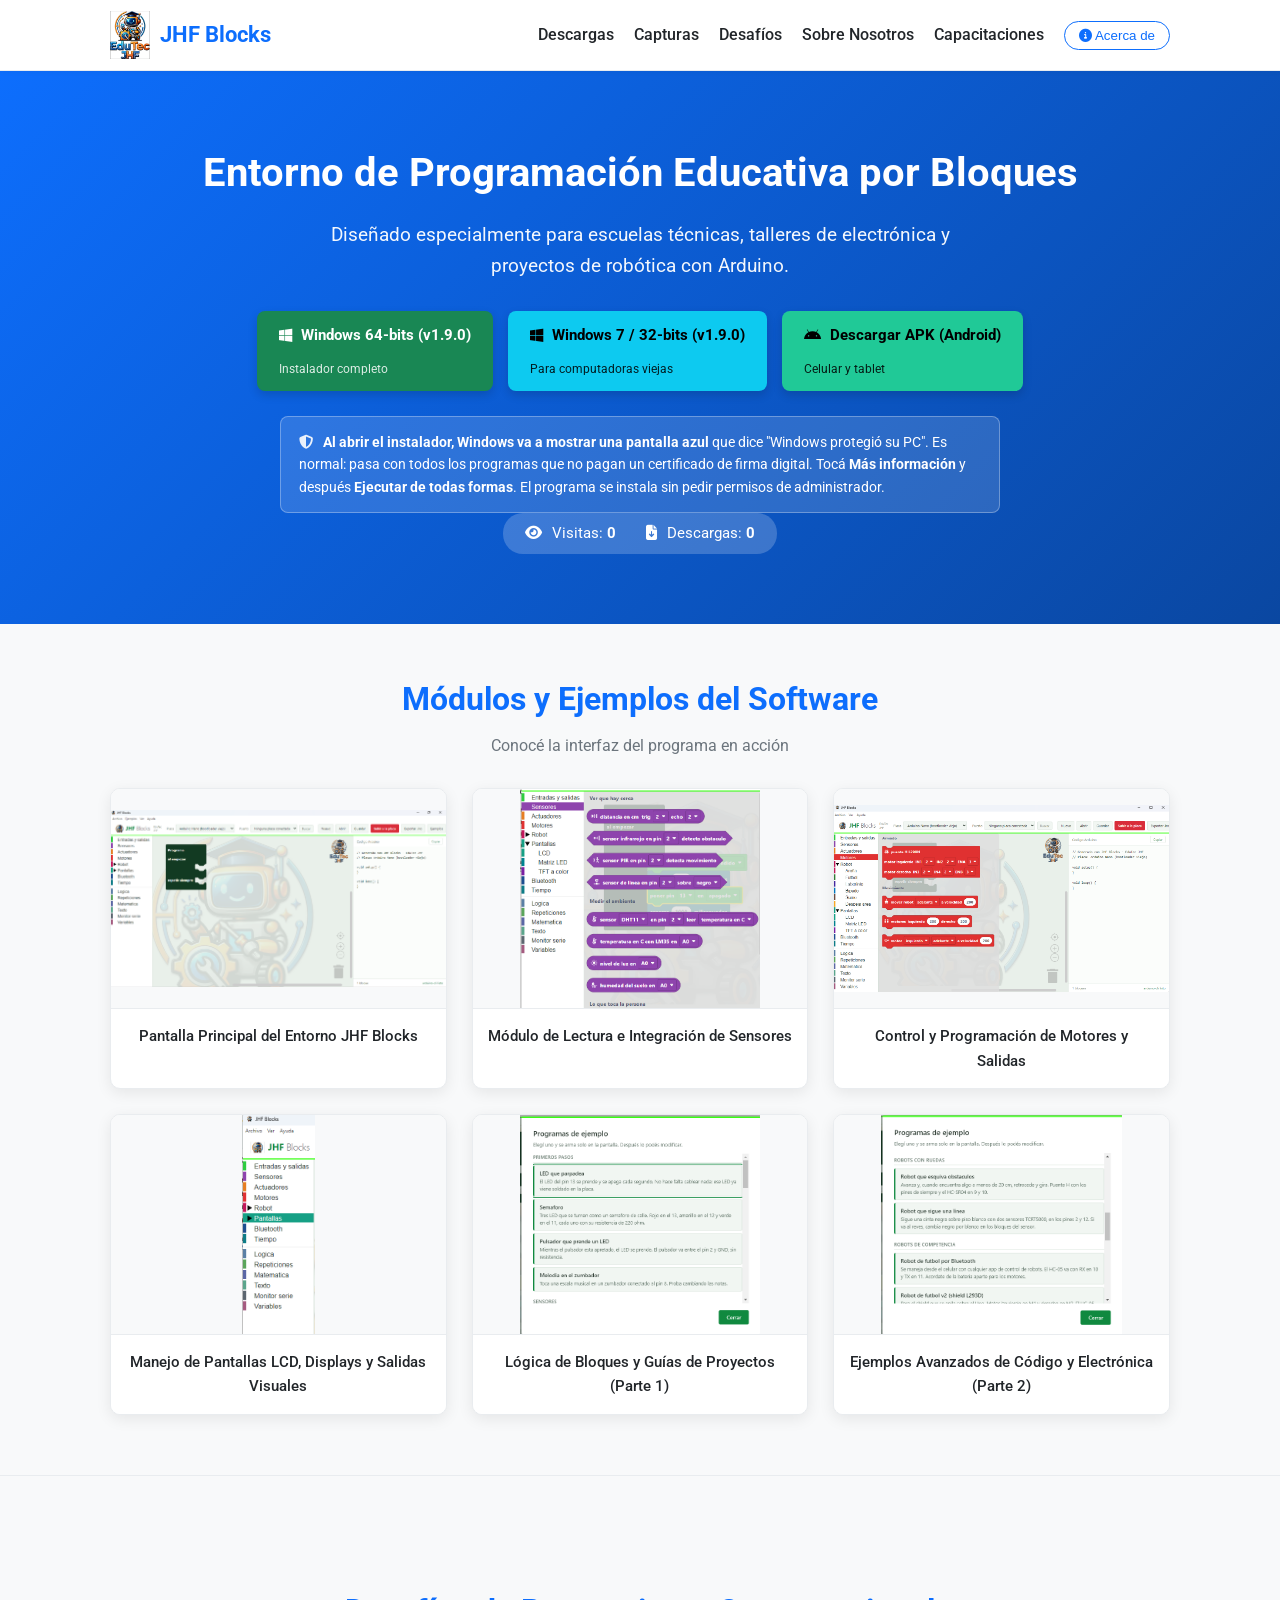
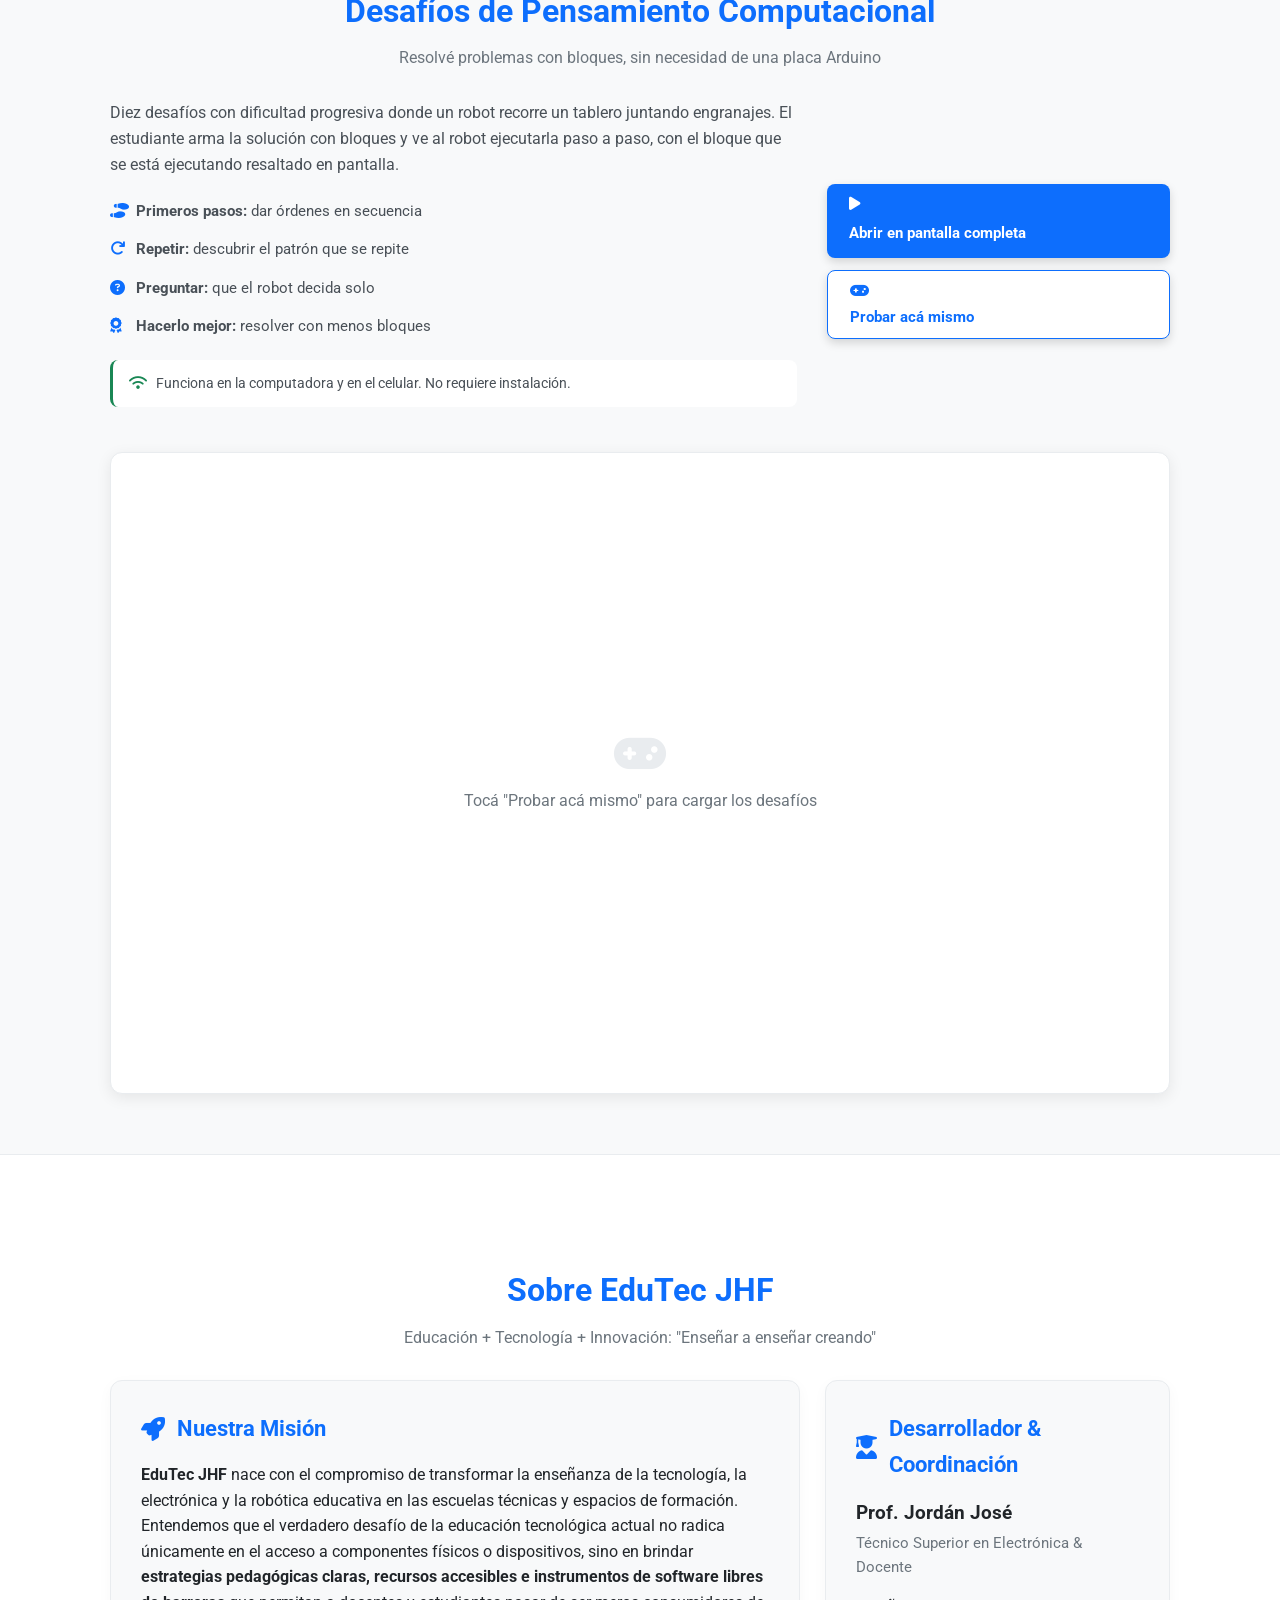
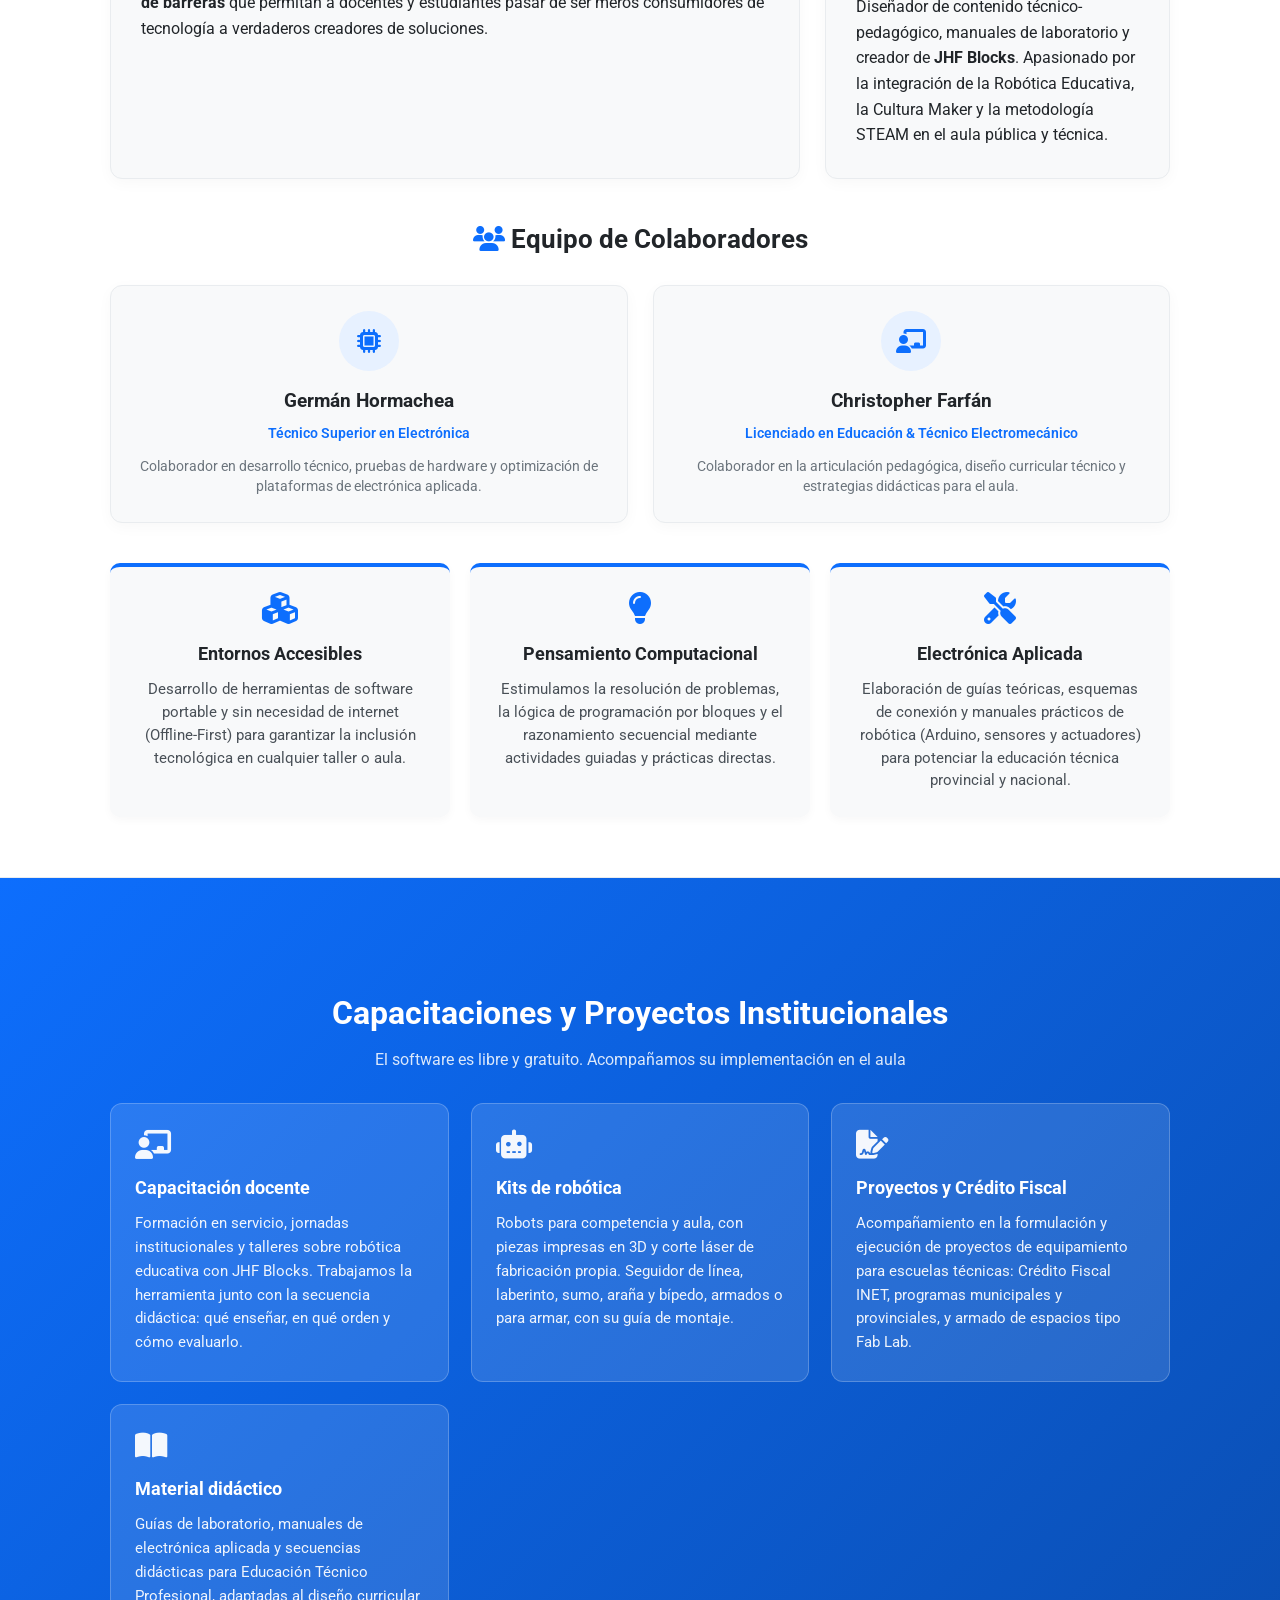
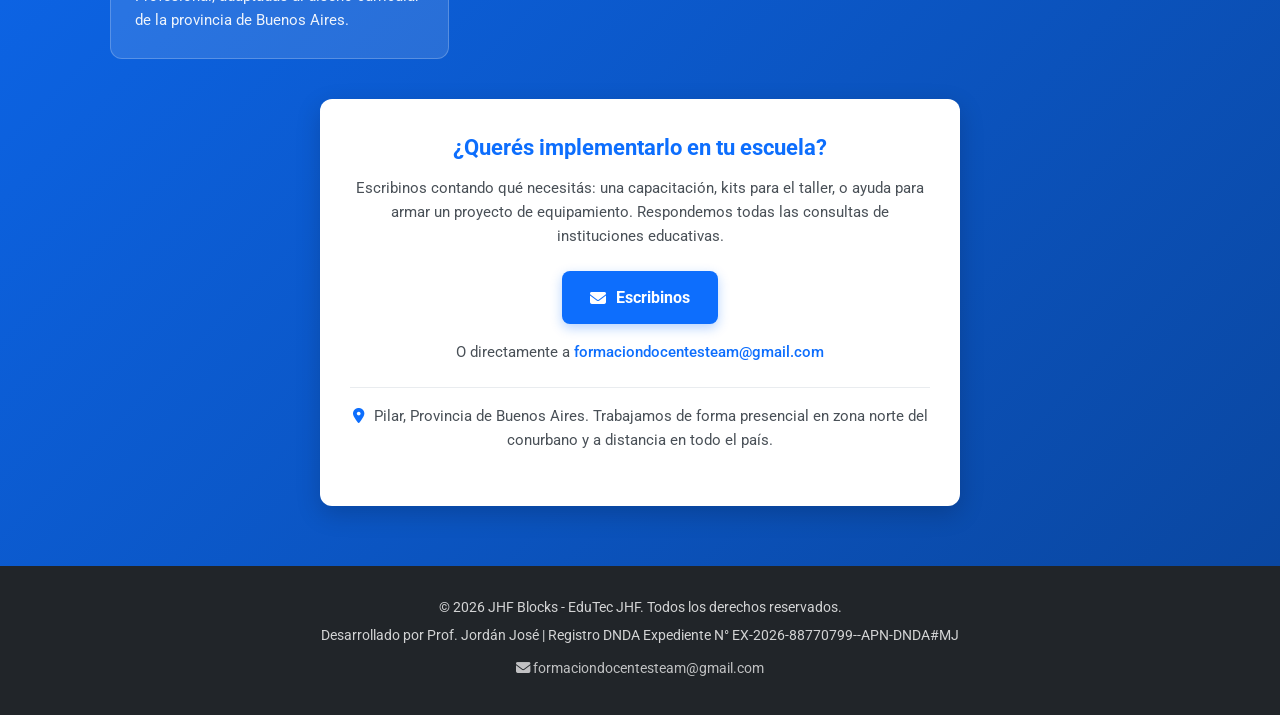
==== commit b4243ec3: "index.html" ====
--- a/index.html
+++ b/index.html
@@ -281,8 +281,6 @@
     .gallery-item img {
       width: 100%;
       height: 220px;
-      /* contain y no cover: son capturas de pantalla, si se recortan
-         se pierde justo lo que se quiere mostrar */
       object-fit: contain;
       background: var(--light);
       display: block;
@@ -773,17 +771,17 @@
       <p>Diseñado especialmente para escuelas técnicas, talleres de electrónica y proyectos de robótica con Arduino.</p>
 
       <div class="downloads-container">
-        <!-- Botón Instalador 64-bits v1.8.4 -->
-        <a href="https://github.com/jordanjose562-cmyk/jhf-blocks-web/releases/download/v1.5.2/JHF-Blocks-Instalador-1.8.4.exe" 
+        <!-- Botón Instalador 64-bits v1.9.0 -->
+        <a href="https://github.com/jordanjose562-cmyk/jhf-blocks-web/releases/download/v1.5.2/JHF-Blocks-Instalador-1.9.0.exe" 
            class="btn-download btn-installer-64 download-link" id="installer64Btn" download>
-          <span><i class="fab fa-windows"></i> Windows 64-bits (v1.8.4)</span>
+          <span><i class="fab fa-windows"></i> Windows 64-bits (v1.9.0)</span>
           <span class="peso-archivo" id="peso64">Instalador completo</span>
         </a>
 
-        <!-- Botón Instalador Win7 32-bits v1.8.4 -->
-        <a href="https://github.com/jordanjose562-cmyk/jhf-blocks-web/releases/download/v1.5.2/JHF-Blocks-Instalador-Win7-32bits-1.8.4.exe" 
+        <!-- Botón Instalador Win7 32-bits v1.9.0 -->
+        <a href="https://github.com/jordanjose562-cmyk/jhf-blocks-web/releases/download/v1.5.2/JHF-Blocks-Instalador-Win7-32bits-1.9.0.exe" 
            class="btn-download btn-installer-32 download-link" id="installer32Btn" download>
-          <span><i class="fab fa-windows"></i> Windows 7 / 32-bits (v1.8.4)</span>
+          <span><i class="fab fa-windows"></i> Windows 7 / 32-bits (v1.9.0)</span>
           <span class="peso-archivo" id="peso32">Para computadoras viejas</span>
         </a>
 
@@ -795,7 +793,7 @@
         </a>
       </div>
 
-      <!-- AVISO DE WINDOWS: pasa siempre y conviene contarlo antes -->
+      <!-- AVISO DE WINDOWS -->
       <div class="aviso-defender">
         <i class="fas fa-shield-halved"></i>
         <strong>Al abrir el instalador, Windows va a mostrar una pantalla azul</strong>
@@ -821,37 +819,31 @@
     </div>
 
     <div class="gallery-grid">
-      <!-- Imagen 1: pantalla-inicio.png -->
       <div class="gallery-item">
         <img src="pantalla-inicio.png" alt="Pantalla Principal - JHF Blocks">
         <div class="gallery-caption">Pantalla Principal del Entorno JHF Blocks</div>
       </div>
 
-      <!-- Imagen 2: captura-sensores.png -->
       <div class="gallery-item">
         <img src="captura-sensores.png" alt="Módulo de Sensores - JHF Blocks">
         <div class="gallery-caption">Módulo de Lectura e Integración de Sensores</div>
       </div>
 
-      <!-- Imagen 3: captura-motores.png -->
       <div class="gallery-item">
         <img src="captura-motores.png" alt="Control de Motores - JHF Blocks">
         <div class="gallery-caption">Control y Programación de Motores y Salidas</div>
       </div>
 
-      <!-- Imagen 4: captura-pantallas.png -->
       <div class="gallery-item">
         <img src="captura-pantallas.png" alt="Pantallas y Display - JHF Blocks">
         <div class="gallery-caption">Manejo de Pantallas LCD, Displays y Salidas Visuales</div>
       </div>
 
-      <!-- Imagen 5: ejemplos1.png -->
       <div class="gallery-item">
         <img src="ejemplos1.png" alt="Ejemplos Prácticos 1 - JHF Blocks">
         <div class="gallery-caption">Lógica de Bloques y Guías de Proyectos (Parte 1)</div>
       </div>
 
-      <!-- Imagen 6: ejemplos2.png -->
       <div class="gallery-item">
         <img src="ejemplos2.png" alt="Ejemplos Prácticos 2 - JHF Blocks">
         <div class="gallery-caption">Ejemplos Avanzados de Código y Electrónica (Parte 2)</div>
@@ -897,7 +889,6 @@
         </div>
       </div>
 
-      <!-- El juego se carga recién cuando lo piden, para no demorar la página -->
       <div class="juego-caja" id="juegoCaja">
         <div class="juego-tapa" id="juegoTapa">
           <i class="fas fa-gamepad"></i>
@@ -916,7 +907,6 @@
       </div>
 
       <div class="quienes-somos-grid">
-        <!-- Columna Principal: Misión -->
         <div class="card-about main-card">
           <div class="icon-header">
             <i class="fas fa-rocket"></i>
@@ -930,7 +920,6 @@
           </p>
         </div>
 
-        <!-- Columna Creador y Desarrollador Principal -->
         <div class="card-about author-card">
           <div class="icon-header">
             <i class="fas fa-user-graduate"></i>
@@ -944,12 +933,9 @@
         </div>
       </div>
 
-      <!-- SECCIÓN EQUIPO DE COLABORADORES -->
       <div class="team-section">
         <h3 class="team-title"><i class="fas fa-users"></i> Equipo de Colaboradores</h3>
         <div class="team-grid">
-          
-          <!-- Colaborador 1 -->
           <div class="team-card">
             <div class="team-icon">
               <i class="fas fa-microchip"></i>
@@ -959,7 +945,6 @@
             <p>Colaborador en desarrollo técnico, pruebas de hardware y optimización de plataformas de electrónica aplicada.</p>
           </div>
 
-          <!-- Colaborador 2 -->
           <div class="team-card">
             <div class="team-icon">
               <i class="fas fa-chalkboard-teacher"></i>
@@ -968,11 +953,9 @@
             <span class="team-role">Licenciado en Educación &amp; Técnico Electromecánico</span>
             <p>Colaborador en la articulación pedagógica, diseño curricular técnico y estrategias didácticas para el aula.</p>
           </div>
-
-        </div>
-      </div>
-
-      <!-- PILARES -->
+        </div>
+      </div>
+
       <div class="pilares-grid">
         <div class="pilar-box">
           <i class="fas fa-cubes"></i>
@@ -1092,123 +1075,11 @@
         <h3>Acerca de JHF Blocks</h3>
       </div>
       <div class="modal-body">
-        <p><strong>Versión del Software:</strong> v1.8.4 (Windows 64-bit / Windows 7 32-bit)</p>
-        <p><strong>Versión Mobile:</strong> Android (.APK)</p>
-        <p><strong>Autor y Creador:</strong> Prof. Jordán José (Técnico Superior en Electrónica)</p>
-        <p><strong>Colaboradores:</strong> Germán Hormachea &amp; Christopher Farfán</p>
-        <p><strong>Licencia:</strong> Software Educativo Libre para escuelas técnicas e instituciones públicas.</p>
-        <p><strong>Tecnologías:</strong> C#, Electron, Blockly, Node.js, Capacitor &amp; arduino-cli.</p>
-        <hr style="margin: 15px 0; border: 0; border-top: 1px solid var(--border);">
-        <p style="font-size: 0.85rem; color: var(--secondary);">
-          Propiedad Intelectual registrada ante la Dirección Nacional del Derecho de Autor (DNDA) de la República Argentina.
-        </p>
+        <p><strong>Versión del Software:</strong> v1.9.0 (Windows 64-bit / Windows 7 32-bit)</p>
+        <p>Entorno de programación visual para robótica educativa y automatización.</p>
       </div>
     </div>
   </div>
 
-  <!-- JAVASCRIPT DE CONTADORES REALES Y MODAL -->
-  <script>
-    // CONTADOR DE VISITAS
-    // Guardado en el navegador de cada visitante: cuenta cuantas veces
-    // volvio esa persona, no cuanta gente entro al sitio.
-    let visits = parseInt(localStorage.getItem('jhf_visits') || '0');
-    visits += 1;
-    localStorage.setItem('jhf_visits', visits);
-    document.getElementById('visitsCount').innerText = visits;
-
-    // DATOS REALES DE LOS ARCHIVOS, DIRECTO DE GITHUB
-    //
-    // Resuelve tres cosas de una:
-    //   - los enlaces siempre apuntan a la ultima version publicada, aunque
-    //     cambie el numero del release
-    //   - muestra cuanto pesa cada archivo
-    //   - muestra las descargas de verdad, no las de cada visitante
-    //
-    // Si GitHub no contesta, quedan los enlaces que estan escritos en el HTML.
-
-    const REPOSITORIO = 'jordanjose562-cmyk/jhf-blocks-web';
-
-    function enMegas(bytes) {
-      if (bytes >= 1024 * 1024 * 1024) {
-        return (bytes / 1024 / 1024 / 1024).toFixed(1).replace('.', ',') + ' GB';
-      }
-      return Math.round(bytes / 1024 / 1024) + ' MB';
-    }
-
-    // Reconoce cada archivo por su nombre, sin depender del numero de version
-    function cualBoton(nombre) {
-      const n = nombre.toLowerCase();
-      if (n.endsWith('.apk')) return { boton: 'androidBtn', peso: 'pesoApk', suelto: 'Celular y tablet' };
-      if (n.includes('32bit') || n.includes('win7')) return { boton: 'installer32Btn', peso: 'peso32', suelto: 'Para computadoras viejas' };
-      if (n.endsWith('.exe')) return { boton: 'installer64Btn', peso: 'peso64', suelto: 'Instalador completo' };
-      return null;
-    }
-
-    async function traerDatosDeGitHub() {
-      try {
-        const respuesta = await fetch('https://api.github.com/repos/' + REPOSITORIO + '/releases/latest');
-        if (!respuesta.ok) return;
-
-        const version = await respuesta.json();
-        let totalDescargas = 0;
-
-        for (const archivo of version.assets || []) {
-          totalDescargas += archivo.download_count || 0;
-
-          const destino = cualBoton(archivo.name);
-          if (!destino) continue;
-
-          const boton = document.getElementById(destino.boton);
-          const peso = document.getElementById(destino.peso);
-
-          if (boton) boton.href = archivo.browser_download_url;
-          if (peso) peso.textContent = destino.suelto + ' \u00b7 ' + enMegas(archivo.size);
-        }
-
-        if (totalDescargas > 0) {
-          document.getElementById('downloadsCount').innerText = totalDescargas;
-        }
-      } catch (error) {
-        // Sin internet o con GitHub caido, la pagina anda igual con lo que ya esta
-      }
-    }
-
-    traerDatosDeGitHub();
-
-    // LÓGICA DEL MODAL "ACERCA DE"
-    const modal = document.getElementById('aboutModal');
-    const openBtn = document.getElementById('openModalBtn');
-    const closeBtn = document.getElementById('closeModalBtn');
-
-    openBtn.addEventListener('click', () => modal.classList.add('active'));
-    closeBtn.addEventListener('click', () => modal.classList.remove('active'));
-
-    window.addEventListener('click', (e) => {
-      if (e.target === modal) {
-        modal.classList.remove('active');
-      }
-    });
-
-    // CARGA DEL JUEGO DE DESAFÍOS
-    // El juego pesa un mega y medio: se carga recién cuando lo piden,
-    // así la página principal abre rápido igual
-    const cargarJuegoBtn = document.getElementById('cargarJuegoBtn');
-    if (cargarJuegoBtn) {
-      cargarJuegoBtn.addEventListener('click', () => {
-        const caja = document.getElementById('juegoCaja');
-        if (caja.querySelector('iframe')) return;
-
-        const marco = document.createElement('iframe');
-        marco.src = 'desafios/';
-        marco.title = 'JHF Desafios';
-        marco.loading = 'lazy';
-
-        caja.innerHTML = '';
-        caja.appendChild(marco);
-        caja.scrollIntoView({ behavior: 'smooth', block: 'start' });
-      });
-    }
-  </script>
-
 </body>
 </html>
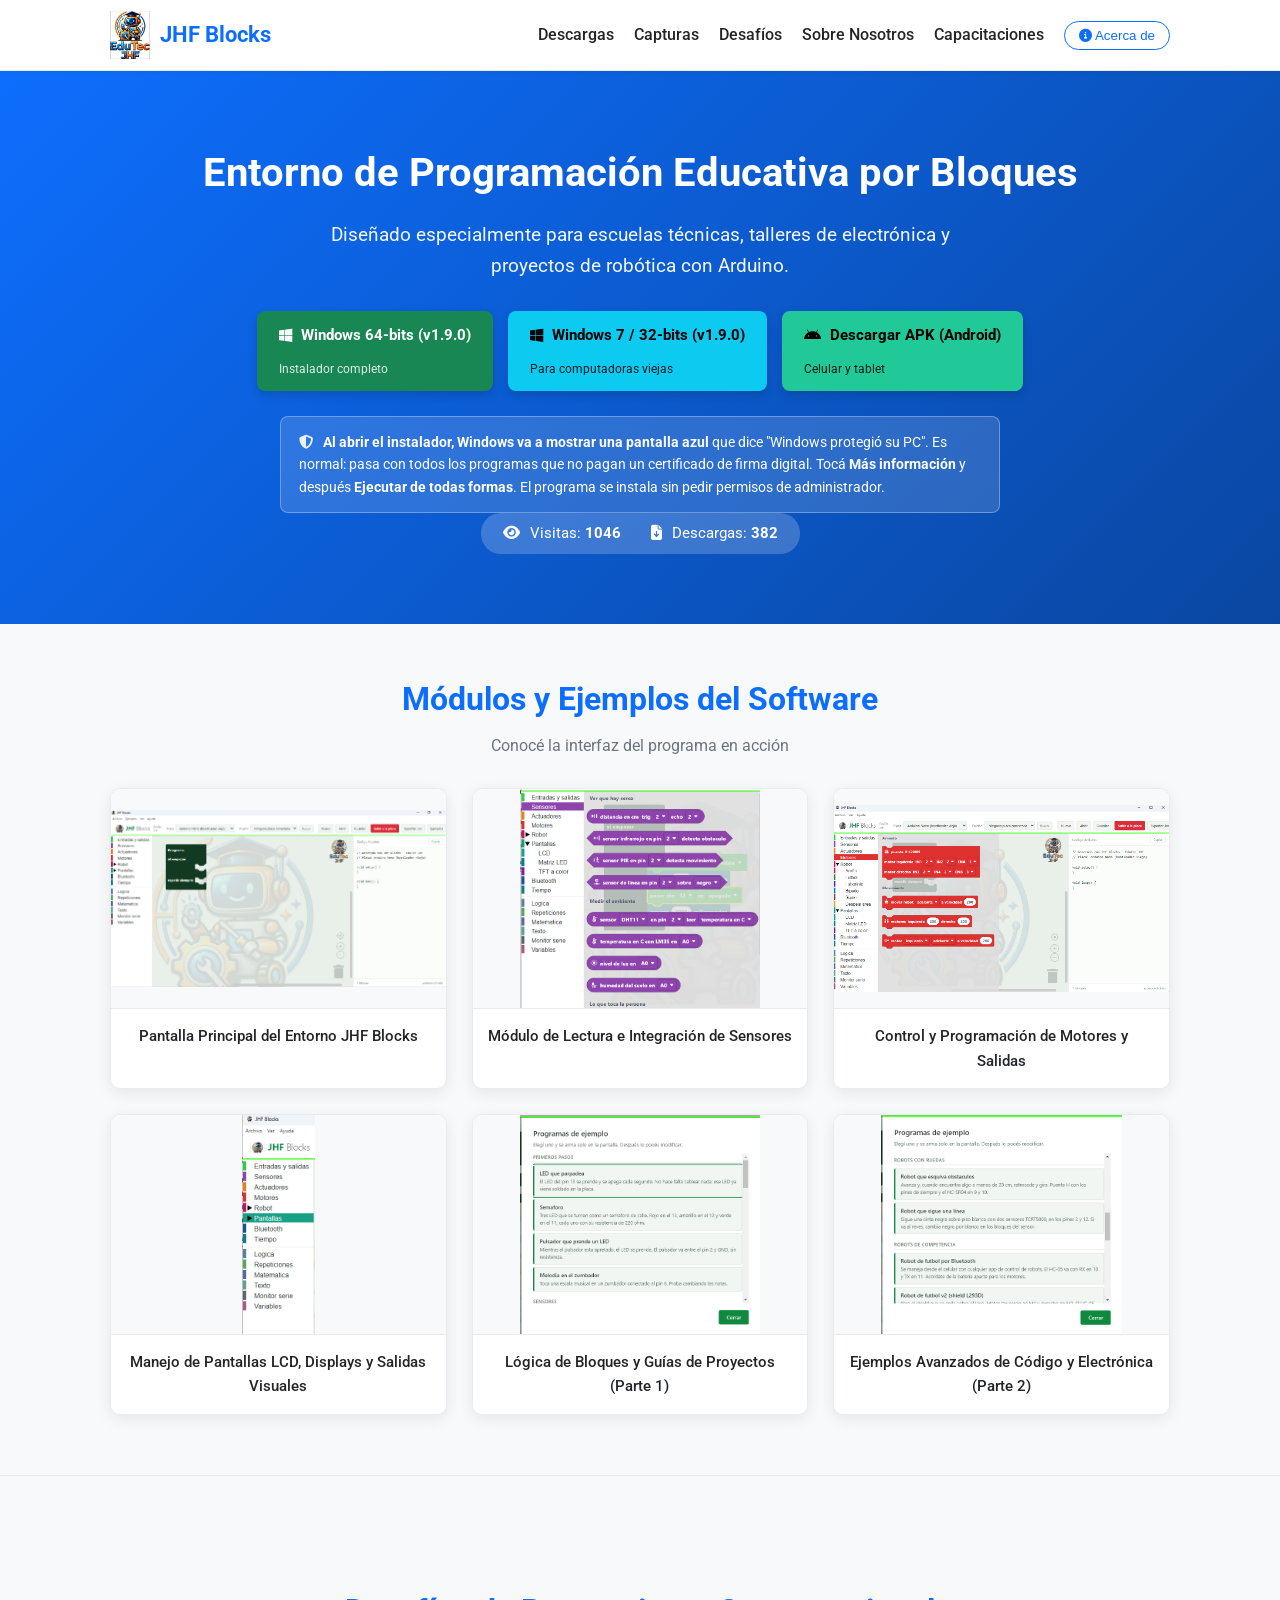
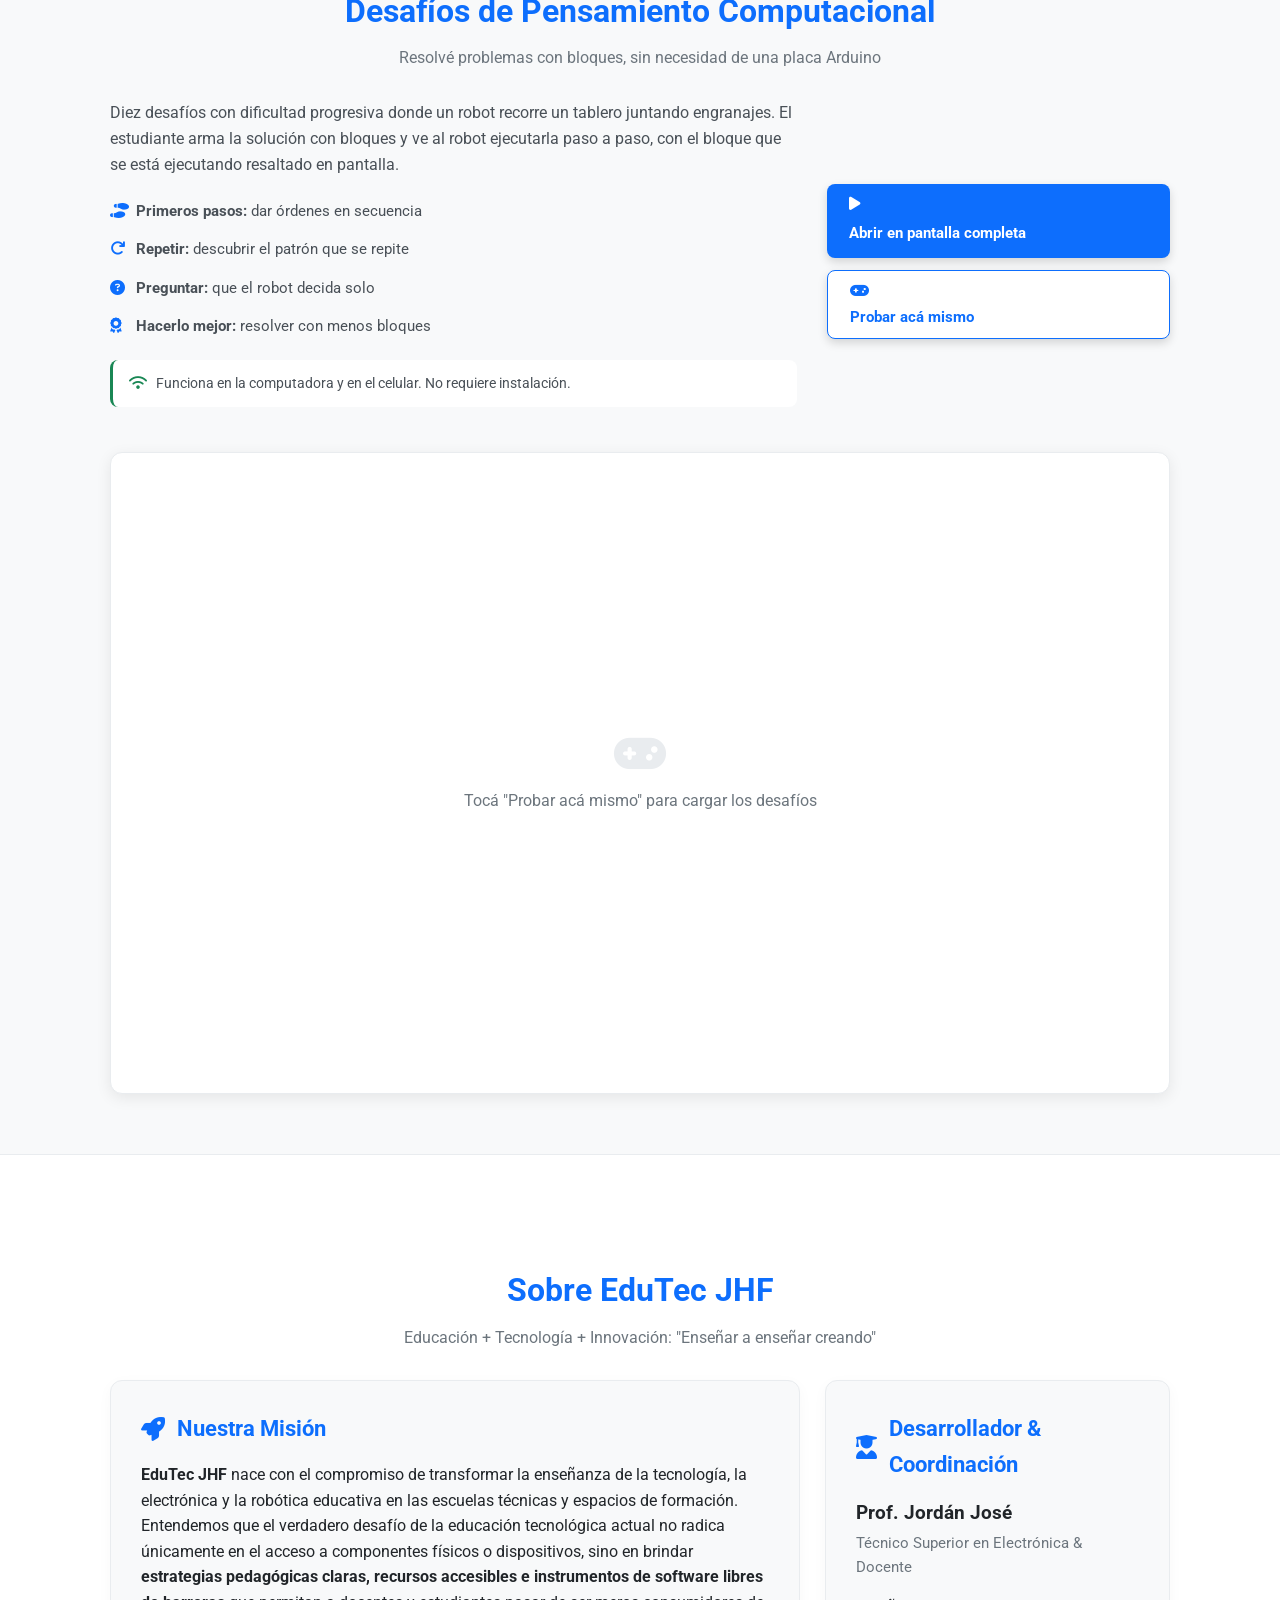
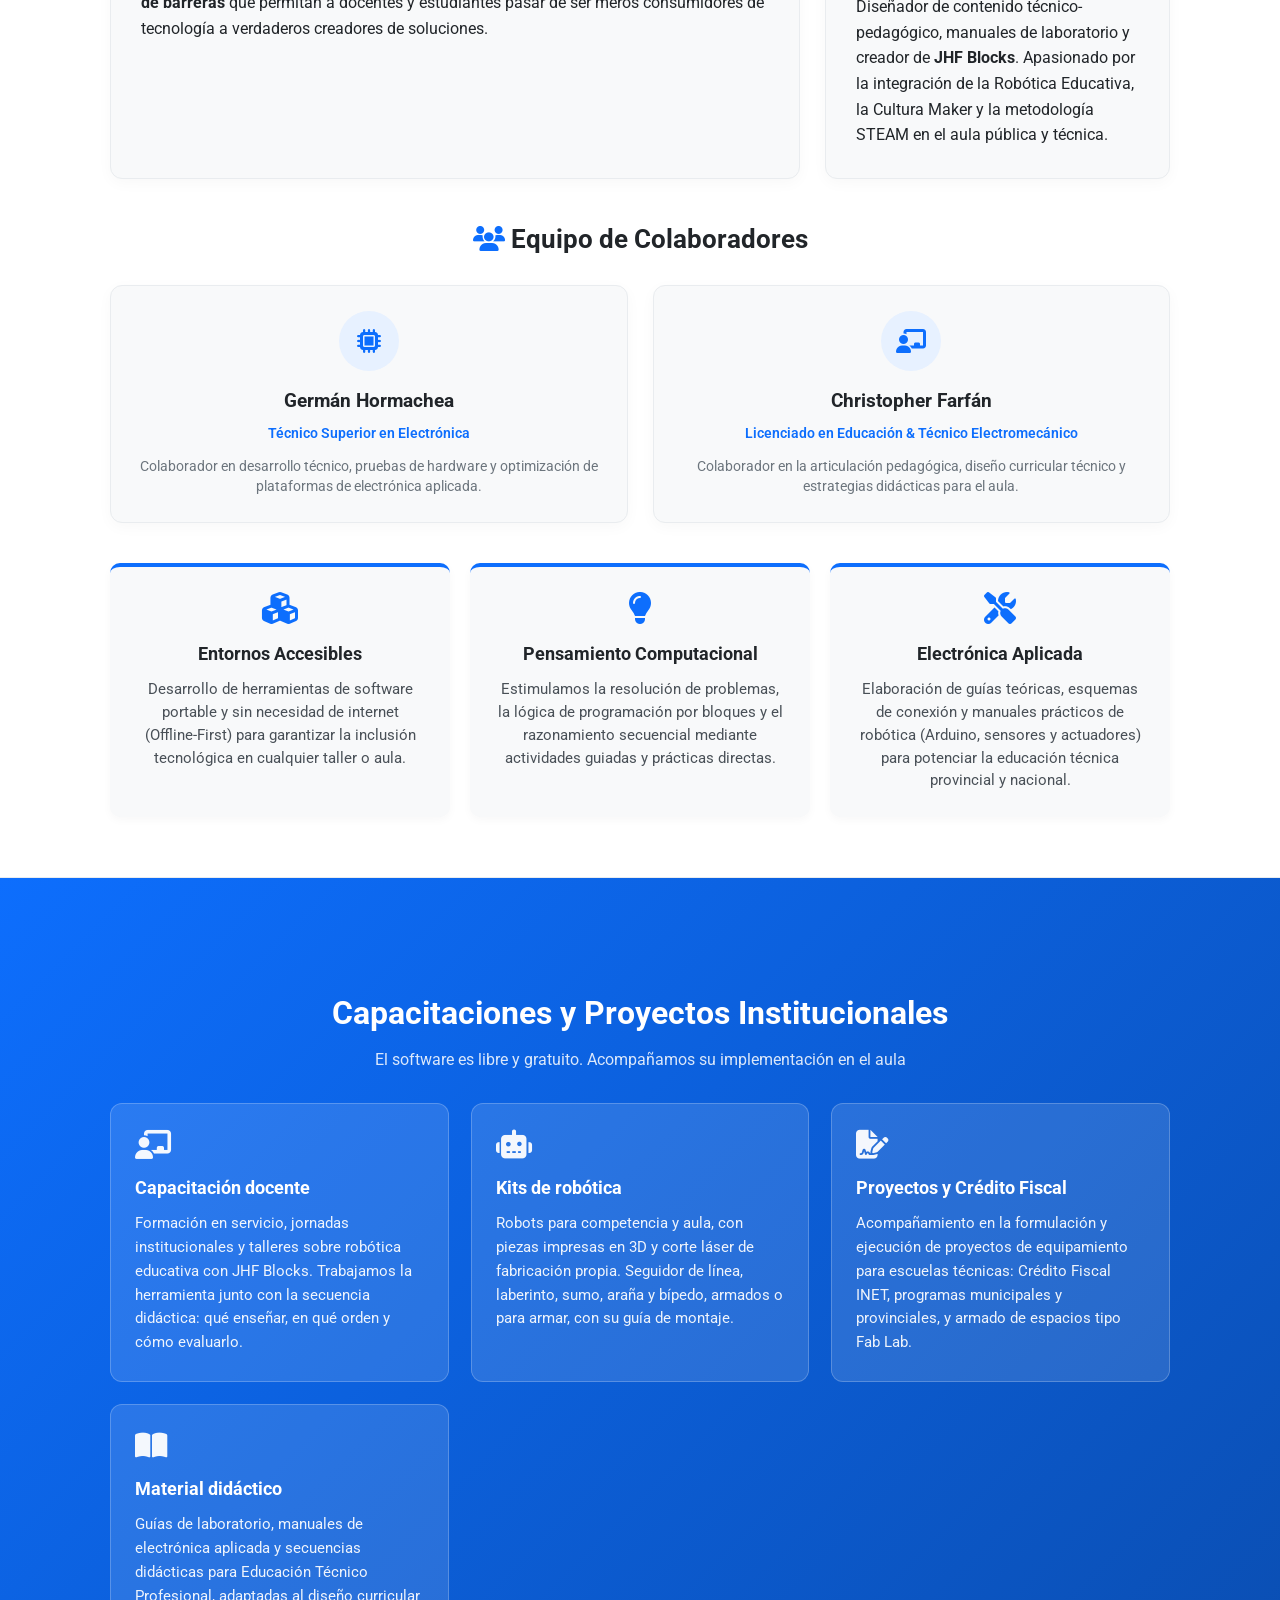
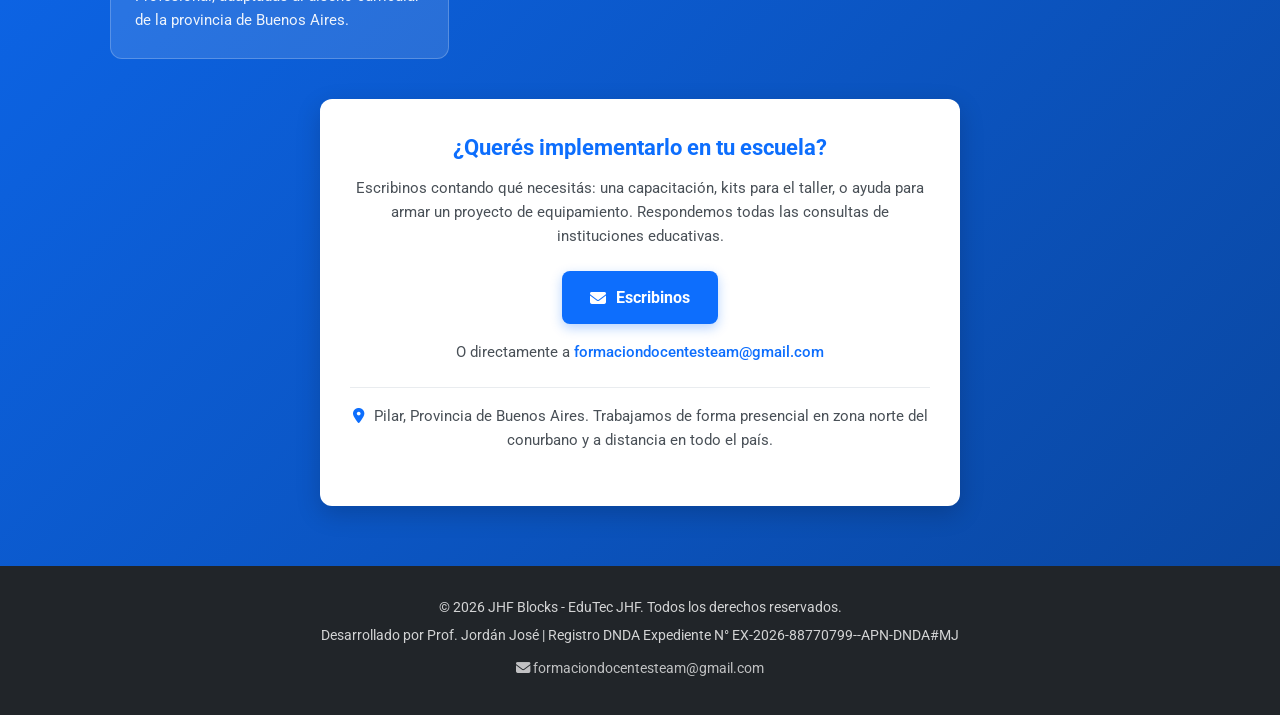
==== commit 0664264b: "index.html" ====
--- a/index.html
+++ b/index.html
@@ -1081,5 +1081,57 @@
     </div>
   </div>
 
+  <!-- SCRIPT PARA INTERACTIVIDAD Y CONTADORES -->
+  <script>
+    // 1. Cargar el juego interactivo mediante iframe al hacer clic
+    const cargarJuegoBtn = document.getElementById('cargarJuegoBtn');
+    const juegoCaja = document.getElementById('juegoCaja');
+
+    if (cargarJuegoBtn && juegoCaja) {
+      cargarJuegoBtn.addEventListener('click', function () {
+        juegoCaja.innerHTML = '<iframe src="desafios/" title="Desafíos de Pensamiento Computacional" allowfullscreen></iframe>';
+      });
+    }
+
+    // 2. Control del modal "Acerca de"
+    const openModalBtn = document.getElementById('openModalBtn');
+    const closeModalBtn = document.getElementById('closeModalBtn');
+    const aboutModal = document.getElementById('aboutModal');
+
+    if (openModalBtn && closeModalBtn && aboutModal) {
+      openModalBtn.addEventListener('click', function () {
+        aboutModal.classList.add('active');
+      });
+
+      closeModalBtn.addEventListener('click', function () {
+        aboutModal.classList.remove('active');
+      });
+
+      aboutModal.addEventListener('click', function (e) {
+        if (e.target === aboutModal) {
+          aboutModal.classList.remove('active');
+        }
+      });
+    }
+
+    // 3. Contadores de visitas y descargas (utilizando localStorage como demo local)
+    let visitas = localStorage.getItem('jhf_visitas') || 1045;
+    visitas = parseInt(visitas) + 1;
+    localStorage.setItem('jhf_visitas', visitas);
+    document.getElementById('visitsCount').textContent = visitas;
+
+    let descargas = localStorage.getItem('jhf_descargas') || 382;
+    document.getElementById('downloadsCount').textContent = descargas;
+
+    const downloadLinks = document.querySelectorAll('.download-link');
+    downloadLinks.forEach(link => {
+      link.addEventListener('click', function () {
+        descargas = parseInt(descargas) + 1;
+        localStorage.setItem('jhf_descargas', descargas);
+        document.getElementById('downloadsCount').textContent = descargas;
+      });
+    });
+  </script>
+
 </body>
 </html>
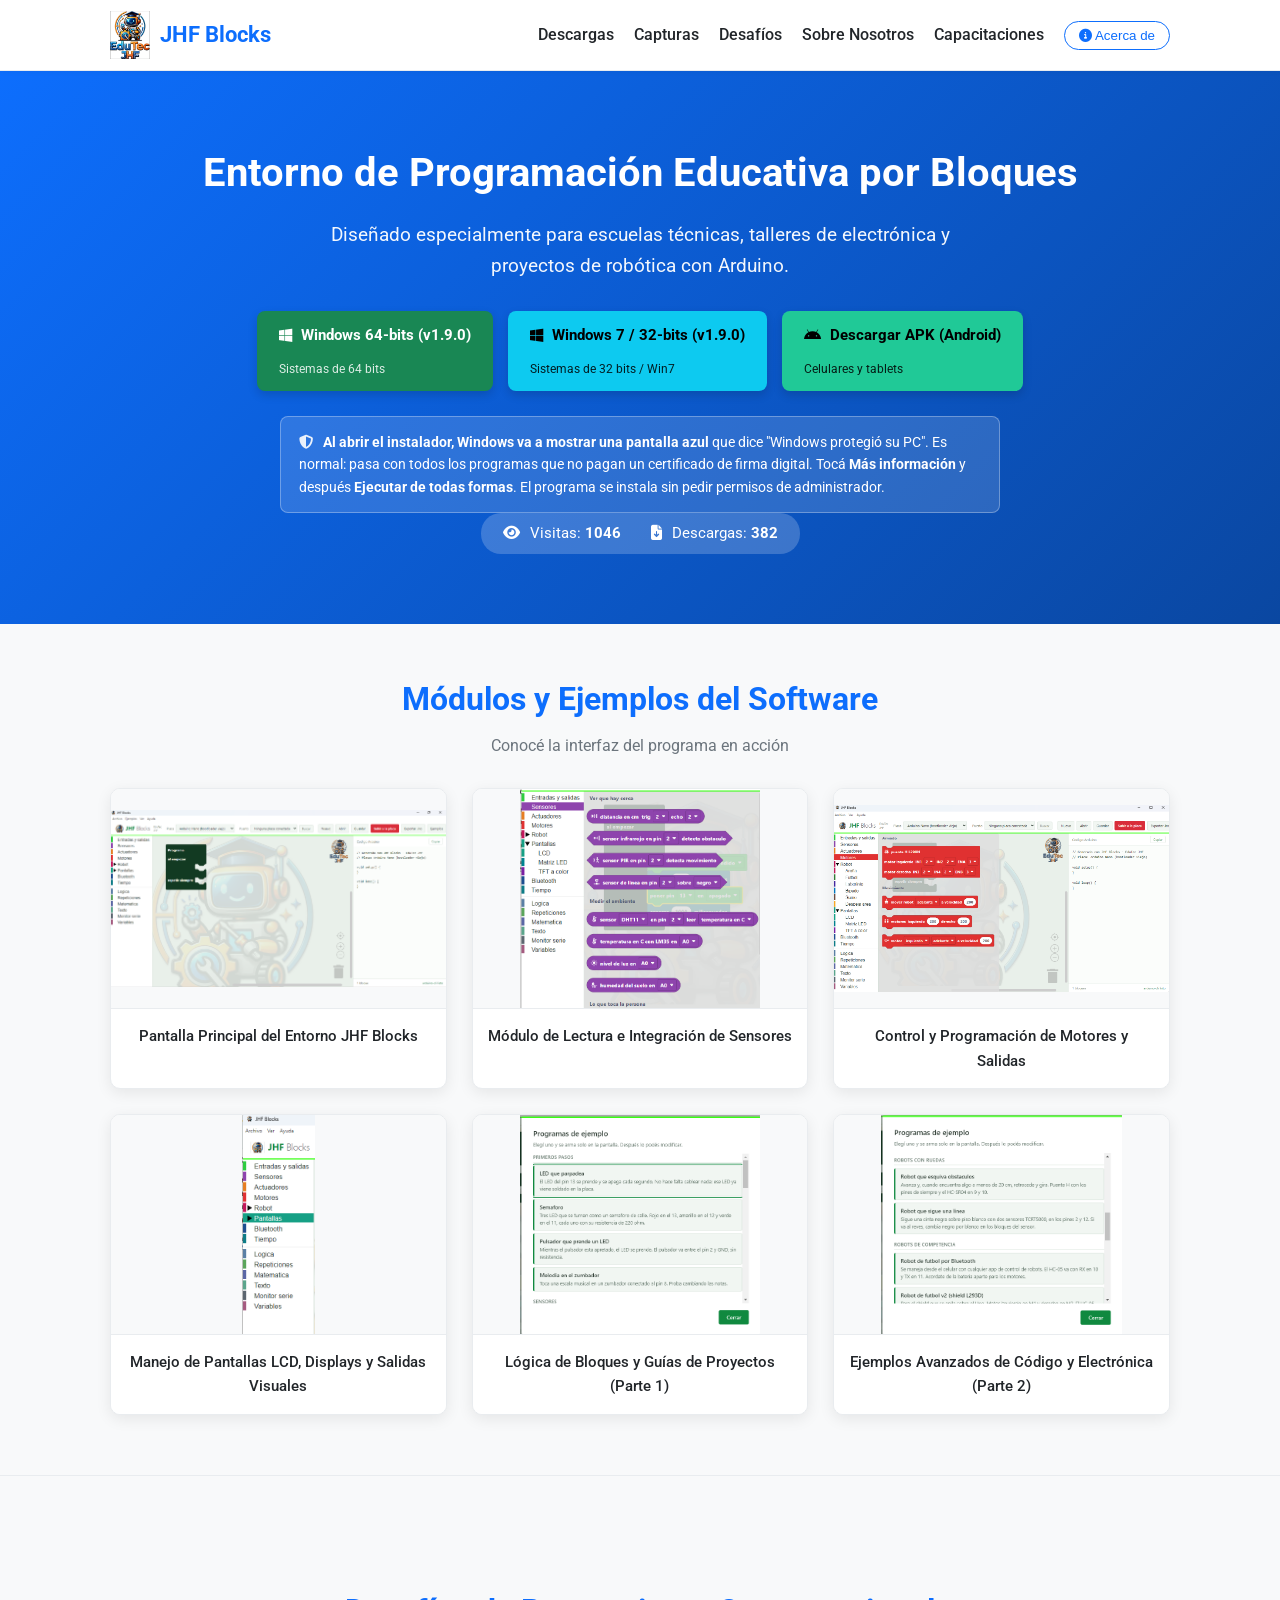
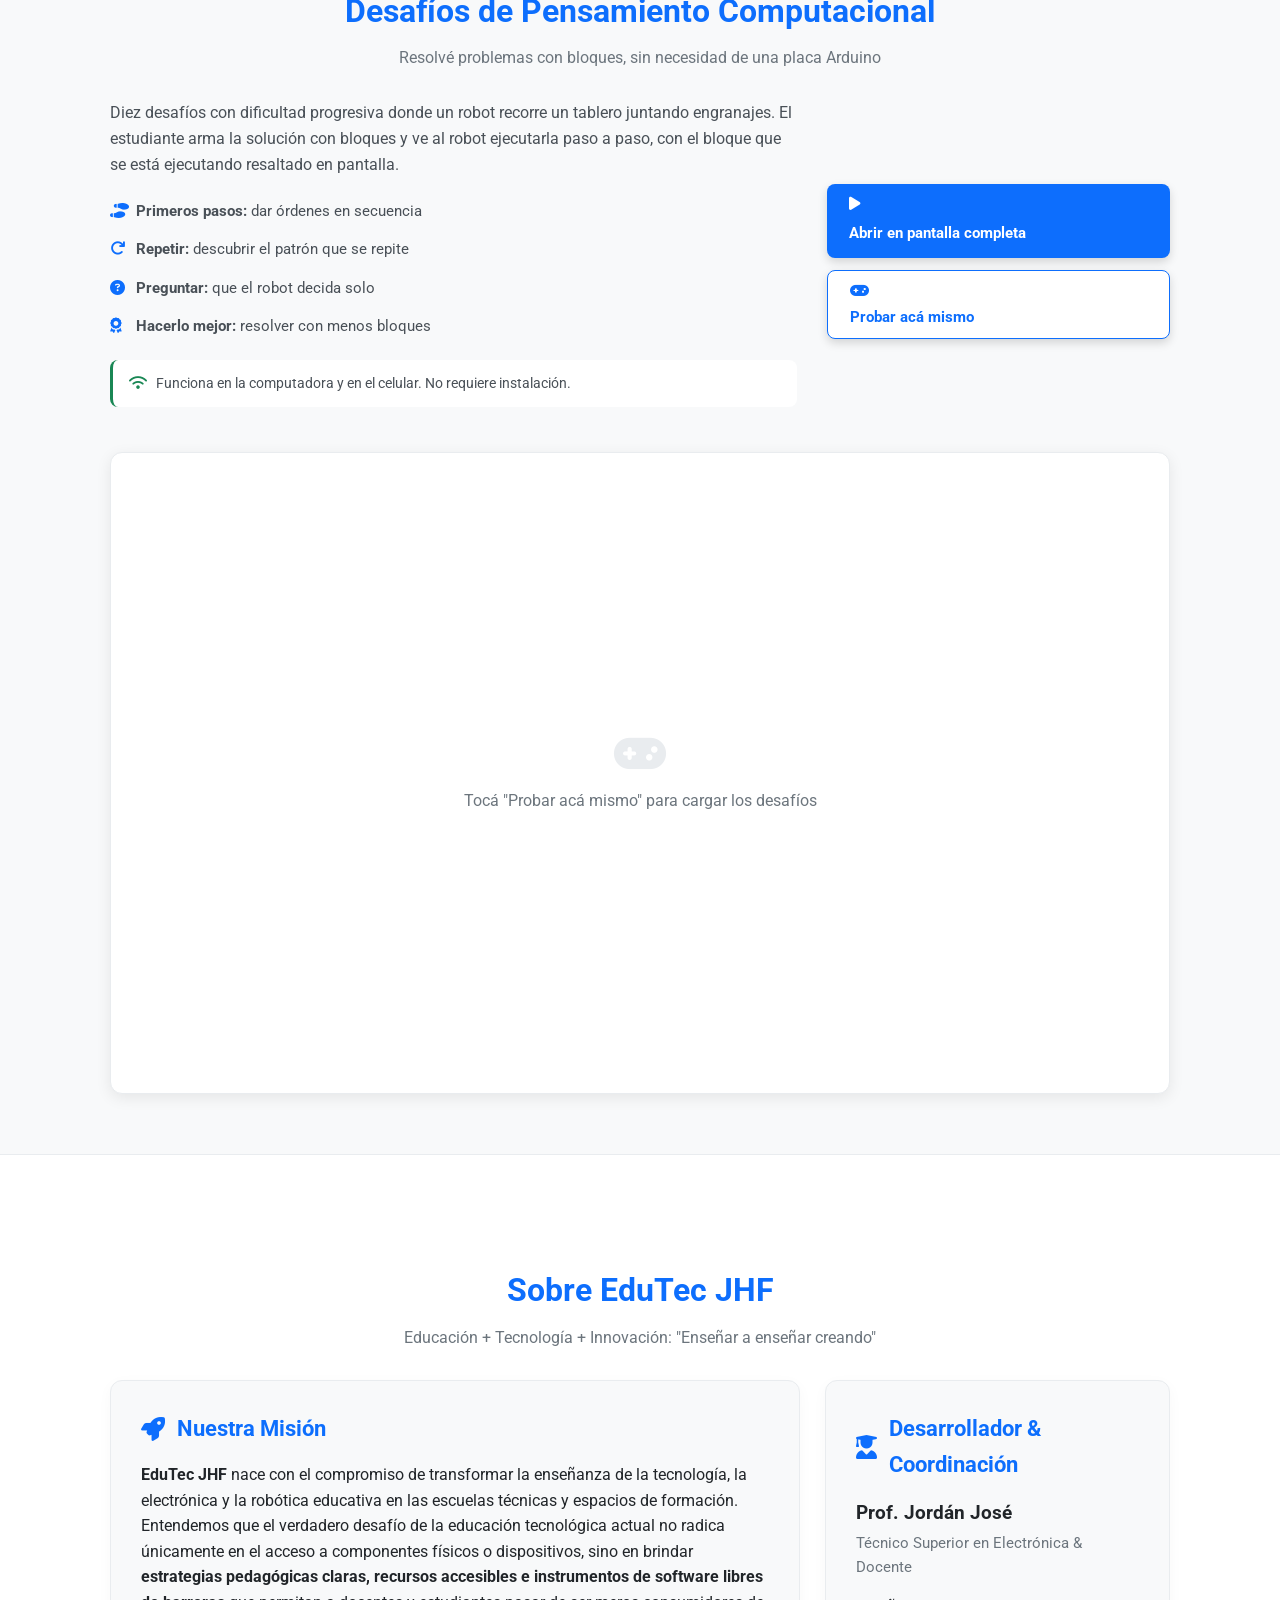
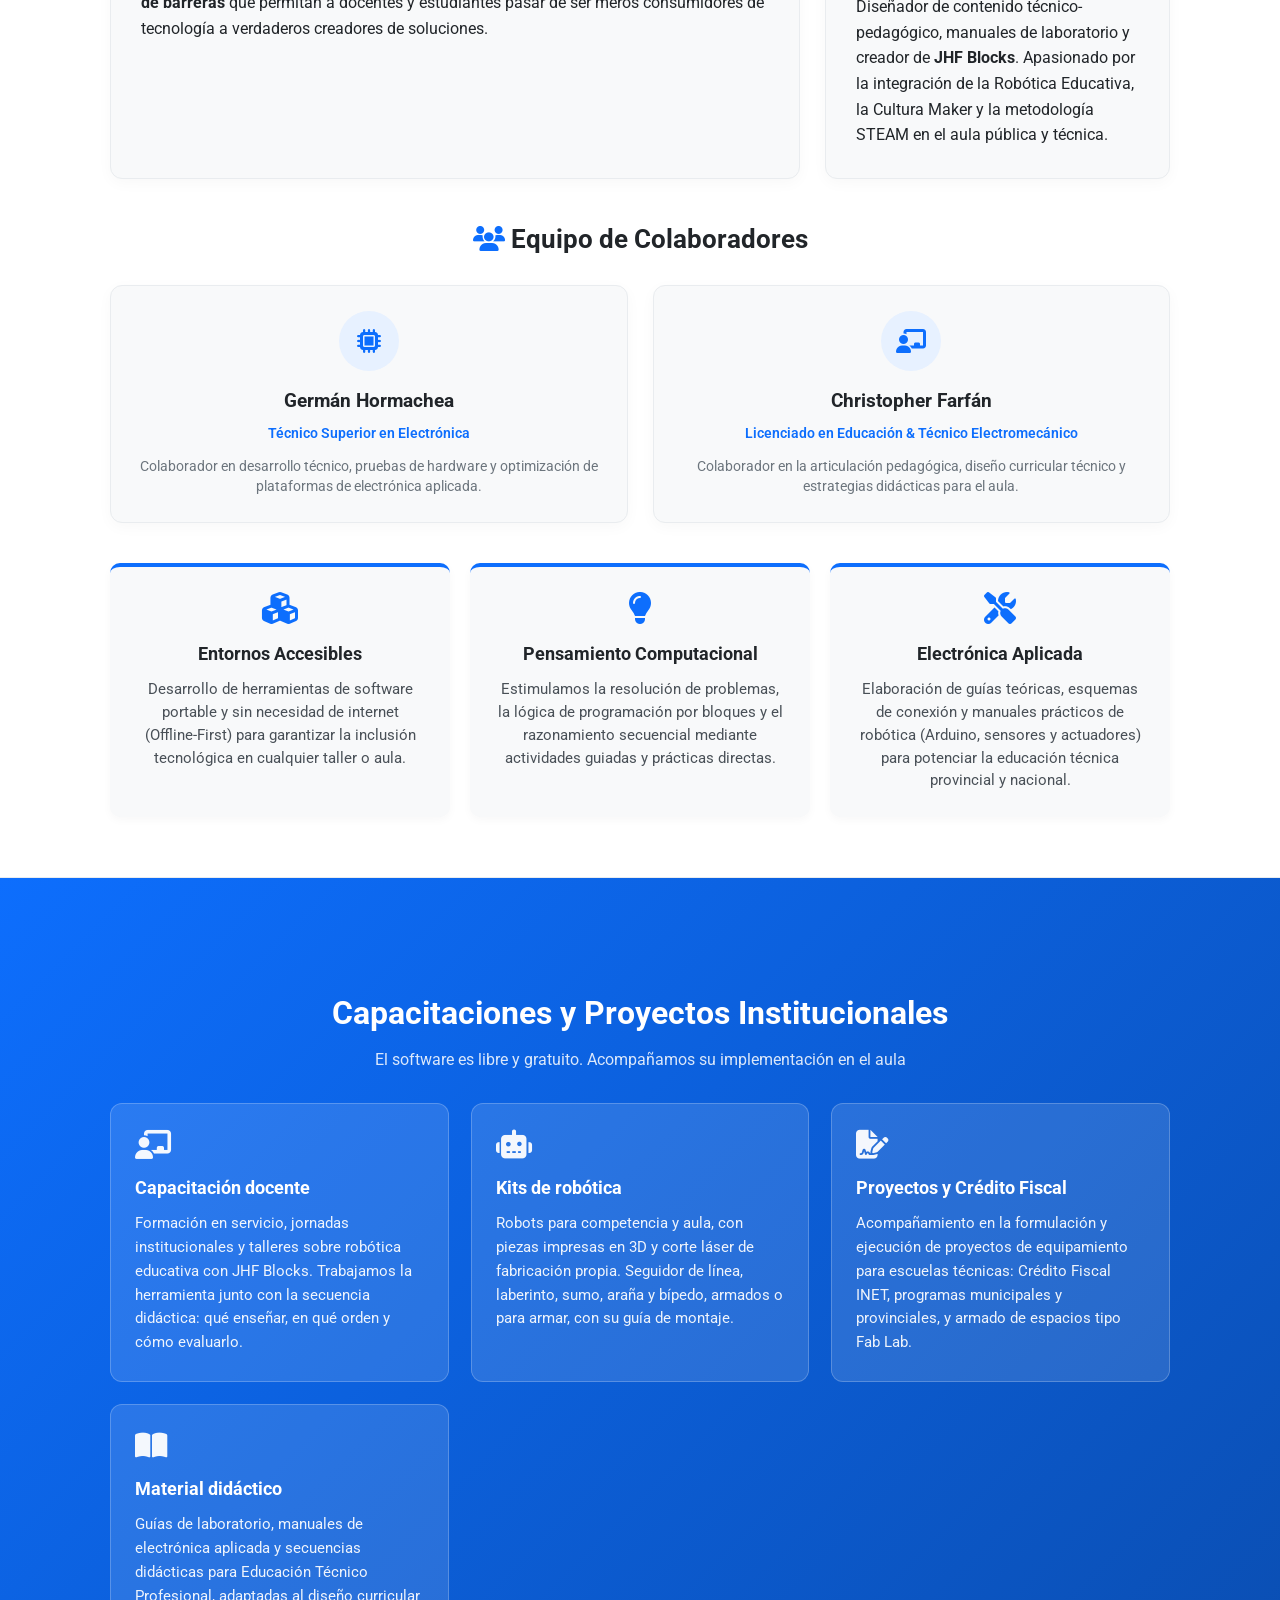
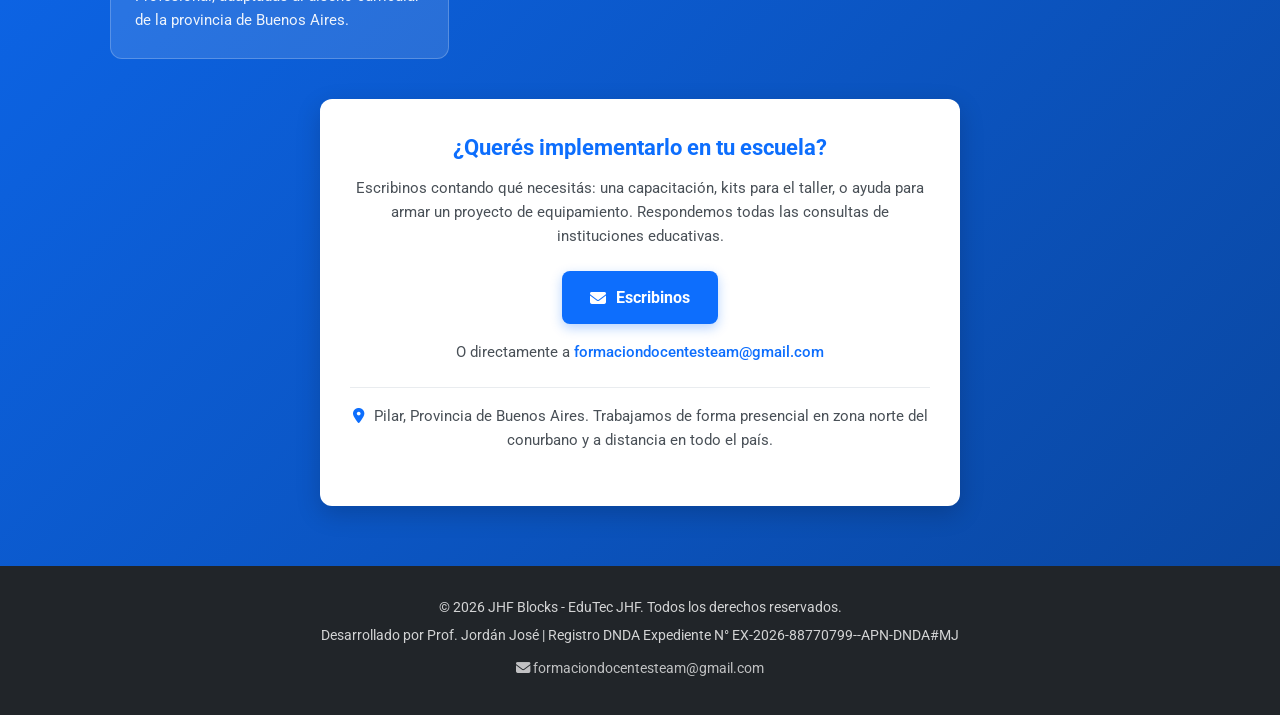
==== commit 73adfb65: "index.html" ====
--- a/index.html
+++ b/index.html
@@ -165,6 +165,9 @@
       cursor: pointer;
       box-shadow: 0 4px 10px rgba(0,0,0,0.15);
       transition: transform 0.2s, box-shadow 0.2s;
+      flex-direction: column;
+      align-items: flex-start;
+      text-align: left;
     }
 
     .btn-download:hover {
@@ -185,6 +188,20 @@
     .btn-android {
       background-color: #20c997;
       color: #000;
+    }
+
+    .btn-download > span:first-child {
+      display: inline-flex;
+      align-items: center;
+      gap: 9px;
+    }
+
+    .peso-archivo {
+      display: block;
+      font-size: 0.78rem;
+      font-weight: 400;
+      opacity: 0.85;
+      margin-top: 1px;
     }
 
     .metrics-bar {
@@ -201,26 +218,6 @@
 
     .metric-item i {
       margin-right: 6px;
-    }
-
-    .peso-archivo {
-      display: block;
-      font-size: 0.78rem;
-      font-weight: 400;
-      opacity: 0.85;
-      margin-top: 1px;
-    }
-
-    .btn-download {
-      flex-direction: column;
-      align-items: flex-start;
-      text-align: left;
-    }
-
-    .btn-download > span:first-child {
-      display: inline-flex;
-      align-items: center;
-      gap: 9px;
     }
 
     .aviso-defender {
@@ -775,21 +772,21 @@
         <a href="https://github.com/jordanjose562-cmyk/jhf-blocks-web/releases/download/v1.5.2/JHF-Blocks-Instalador-1.9.0.exe" 
            class="btn-download btn-installer-64 download-link" id="installer64Btn" download>
           <span><i class="fab fa-windows"></i> Windows 64-bits (v1.9.0)</span>
-          <span class="peso-archivo" id="peso64">Instalador completo</span>
+          <span class="peso-archivo" id="peso64">Sistemas de 64 bits</span>
         </a>
 
         <!-- Botón Instalador Win7 32-bits v1.9.0 -->
         <a href="https://github.com/jordanjose562-cmyk/jhf-blocks-web/releases/download/v1.5.2/JHF-Blocks-Instalador-Win7-32bits-1.9.0.exe" 
            class="btn-download btn-installer-32 download-link" id="installer32Btn" download>
           <span><i class="fab fa-windows"></i> Windows 7 / 32-bits (v1.9.0)</span>
-          <span class="peso-archivo" id="peso32">Para computadoras viejas</span>
+          <span class="peso-archivo" id="peso32">Sistemas de 32 bits / Win7</span>
         </a>
 
         <!-- Botón APK Android -->
         <a href="https://github.com/jordanjose562-cmyk/jhf-blocks-web/releases/download/v1.5.2/JHF-Blocks.apk" 
            class="btn-download btn-android download-link" id="androidBtn" download>
           <span><i class="fab fa-android"></i> Descargar APK (Android)</span>
-          <span class="peso-archivo" id="pesoApk">Celular y tablet</span>
+          <span class="peso-archivo" id="pesoApk">Celulares y tablets</span>
         </a>
       </div>
 
@@ -805,8 +802,8 @@
 
       <!-- METRICAS DE VISITAS Y DESCARGAS REALES -->
       <div class="metrics-bar">
-        <span class="metric-item"><i class="fas fa-eye"></i> Visitas: <strong id="visitsCount">0</strong></span>
-        <span class="metric-item"><i class="fas fa-file-download"></i> Descargas: <strong id="downloadsCount">0</strong></span>
+        <span class="metric-item"><i class="fas fa-eye"></i> Visitas: <strong id="visitsCount">...</strong></span>
+        <span class="metric-item"><i class="fas fa-file-download"></i> Descargas: <strong id="downloadsCount">...</strong></span>
       </div>
     </div>
   </section>
@@ -1081,9 +1078,9 @@
     </div>
   </div>
 
-  <!-- SCRIPT PARA INTERACTIVIDAD Y CONTADORES -->
+  <!-- SCRIPT INTERACTIVO CON OBTENCIÓN REAL DE DESCARGAS DE GITHUB -->
   <script>
-    // 1. Cargar el juego interactivo mediante iframe al hacer clic
+    // 1. Cargar el juego interactivo mediante iframe
     const cargarJuegoBtn = document.getElementById('cargarJuegoBtn');
     const juegoCaja = document.getElementById('juegoCaja');
 
@@ -1093,42 +1090,66 @@
       });
     }
 
-    // 2. Control del modal "Acerca de"
+    // 2. Modal "Acerca de"
     const openModalBtn = document.getElementById('openModalBtn');
     const closeModalBtn = document.getElementById('closeModalBtn');
     const aboutModal = document.getElementById('aboutModal');
 
     if (openModalBtn && closeModalBtn && aboutModal) {
-      openModalBtn.addEventListener('click', function () {
-        aboutModal.classList.add('active');
+      openModalBtn.addEventListener('click', () => aboutModal.classList.add('active'));
+      closeModalBtn.addEventListener('click', () => aboutModal.classList.remove('active'));
+      aboutModal.addEventListener('click', (e) => {
+        if (e.target === aboutModal) aboutModal.classList.remove('active');
       });
-
-      closeModalBtn.addEventListener('click', function () {
-        aboutModal.classList.remove('active');
-      });
-
-      aboutModal.addEventListener('click', function (e) {
-        if (e.target === aboutModal) {
-          aboutModal.classList.remove('active');
-        }
-      });
-    }
-
-    // 3. Contadores de visitas y descargas (utilizando localStorage como demo local)
+    }
+
+    // 3. Contadores
+    // Visitas locales
     let visitas = localStorage.getItem('jhf_visitas') || 1045;
     visitas = parseInt(visitas) + 1;
     localStorage.setItem('jhf_visitas', visitas);
     document.getElementById('visitsCount').textContent = visitas;
 
-    let descargas = localStorage.getItem('jhf_descargas') || 382;
-    document.getElementById('downloadsCount').textContent = descargas;
-
+    // Obtener descargas REALES desde la API de GitHub Releases
+    async function obtenerDescargasReales() {
+      const downloadsElem = document.getElementById('downloadsCount');
+      try {
+        const response = await fetch('https://api.github.com/repos/jordanjose562-cmyk/jhf-blocks-web/releases');
+        if (!response.ok) throw new Error('Error al conectar con la API de GitHub');
+        
+        const releases = await response.json();
+        let totalDescargas = 0;
+
+        releases.forEach(release => {
+          if (release.assets && Array.isArray(release.assets)) {
+            release.assets.forEach(asset => {
+              totalDescargas += asset.download_count || 0;
+            });
+          }
+        });
+
+        // Si la API devuelve un valor real, actualiza el DOM
+        if (totalDescargas > 0) {
+          downloadsElem.textContent = totalDescargas;
+        } else {
+          downloadsElem.textContent = localStorage.getItem('jhf_descargas') || 382;
+        }
+      } catch (error) {
+        // En caso de limite de peticiones API de GitHub, usa el valor guardado
+        downloadsElem.textContent = localStorage.getItem('jhf_descargas') || 382;
+      }
+    }
+
+    obtenerDescargasReales();
+
+    // Incrementar en clic de descarga local
     const downloadLinks = document.querySelectorAll('.download-link');
     downloadLinks.forEach(link => {
       link.addEventListener('click', function () {
-        descargas = parseInt(descargas) + 1;
+        let descargas = parseInt(document.getElementById('downloadsCount').textContent) || 382;
+        descargas++;
+        document.getElementById('downloadsCount').textContent = descargas;
         localStorage.setItem('jhf_descargas', descargas);
-        document.getElementById('downloadsCount').textContent = descargas;
       });
     });
   </script>
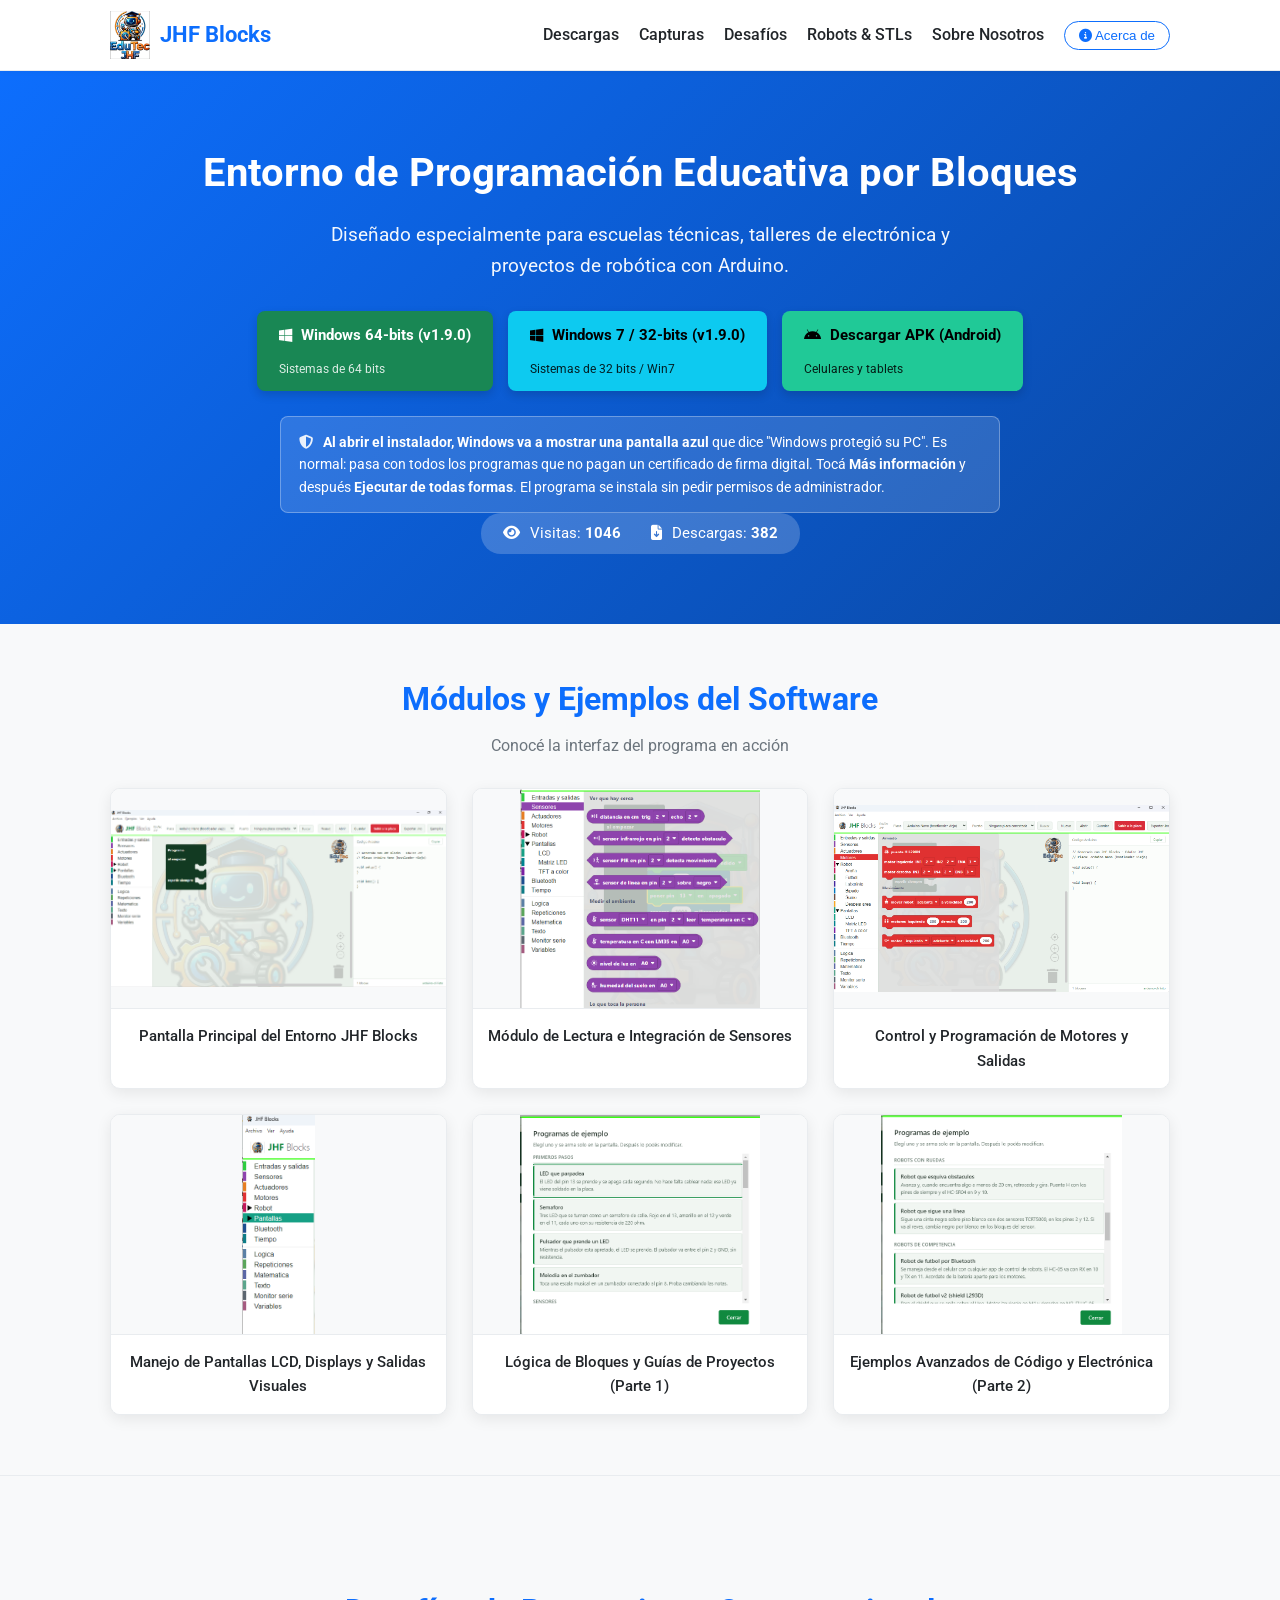
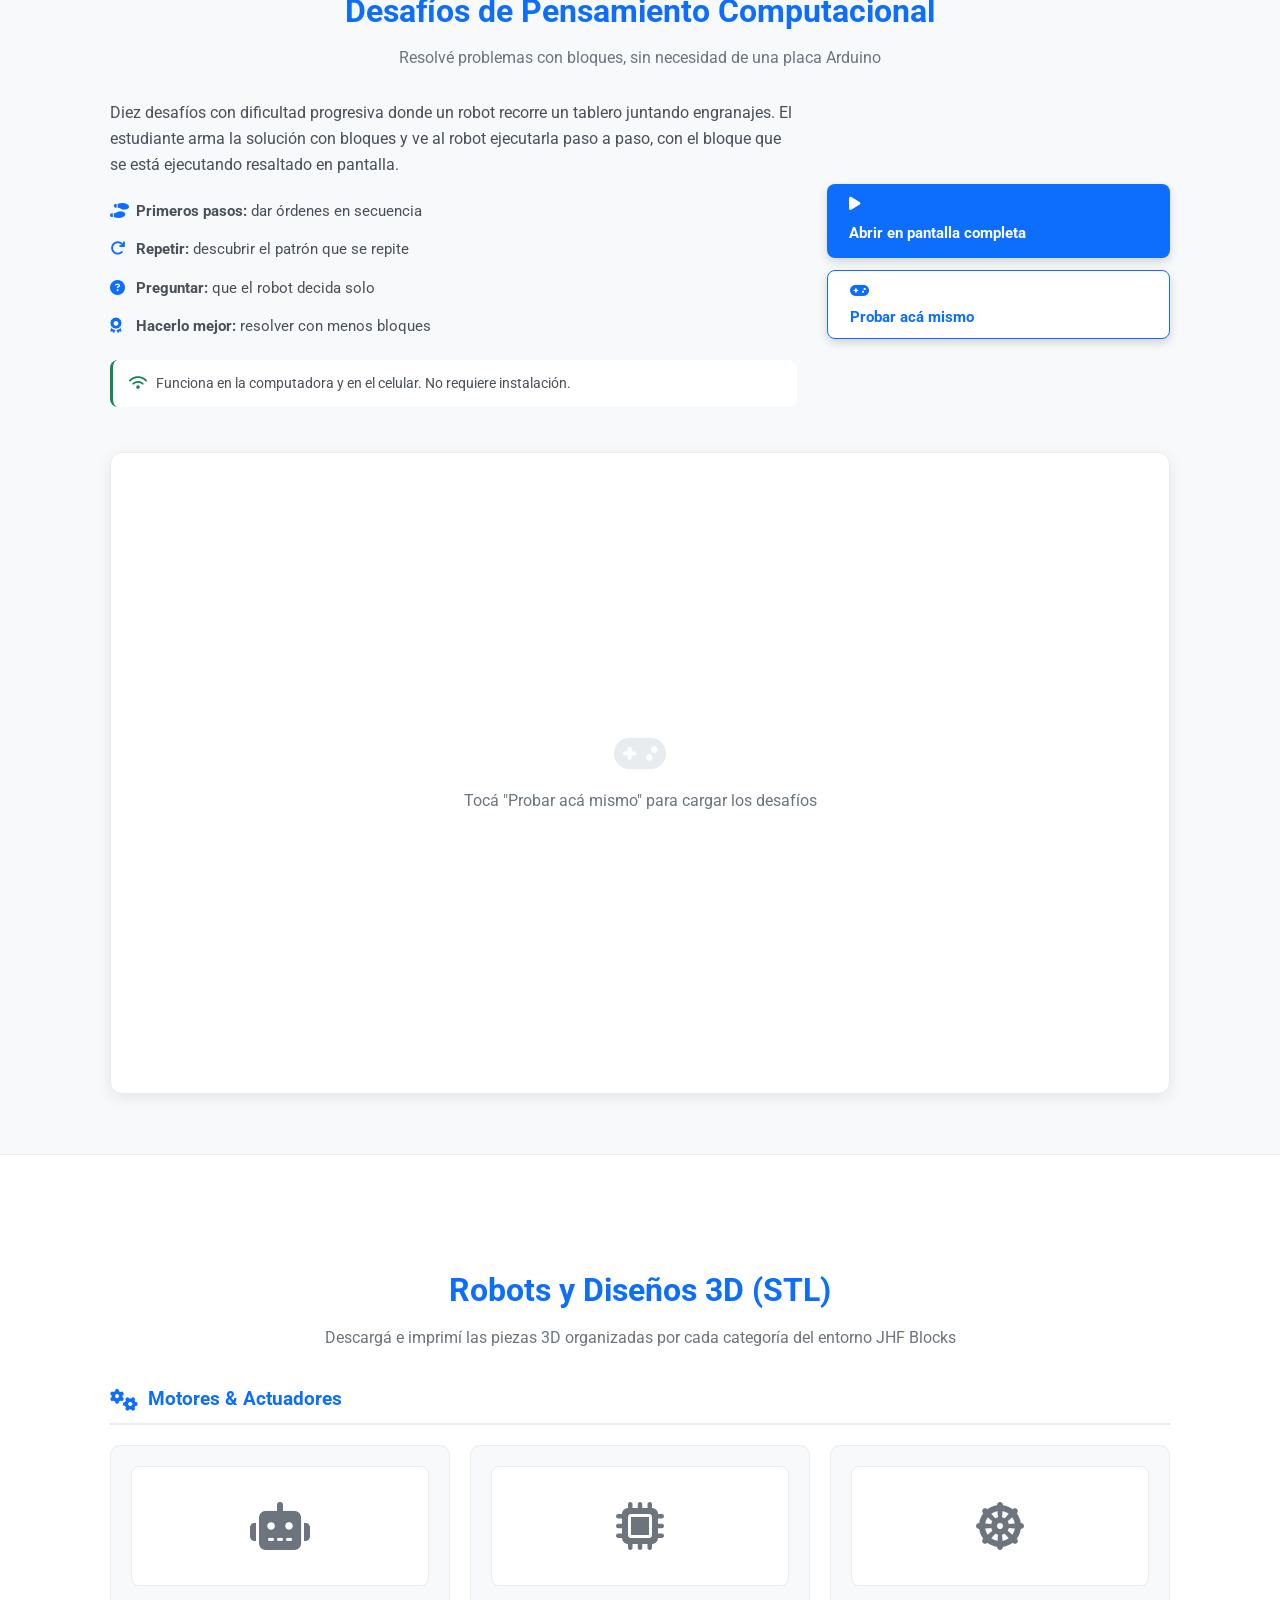
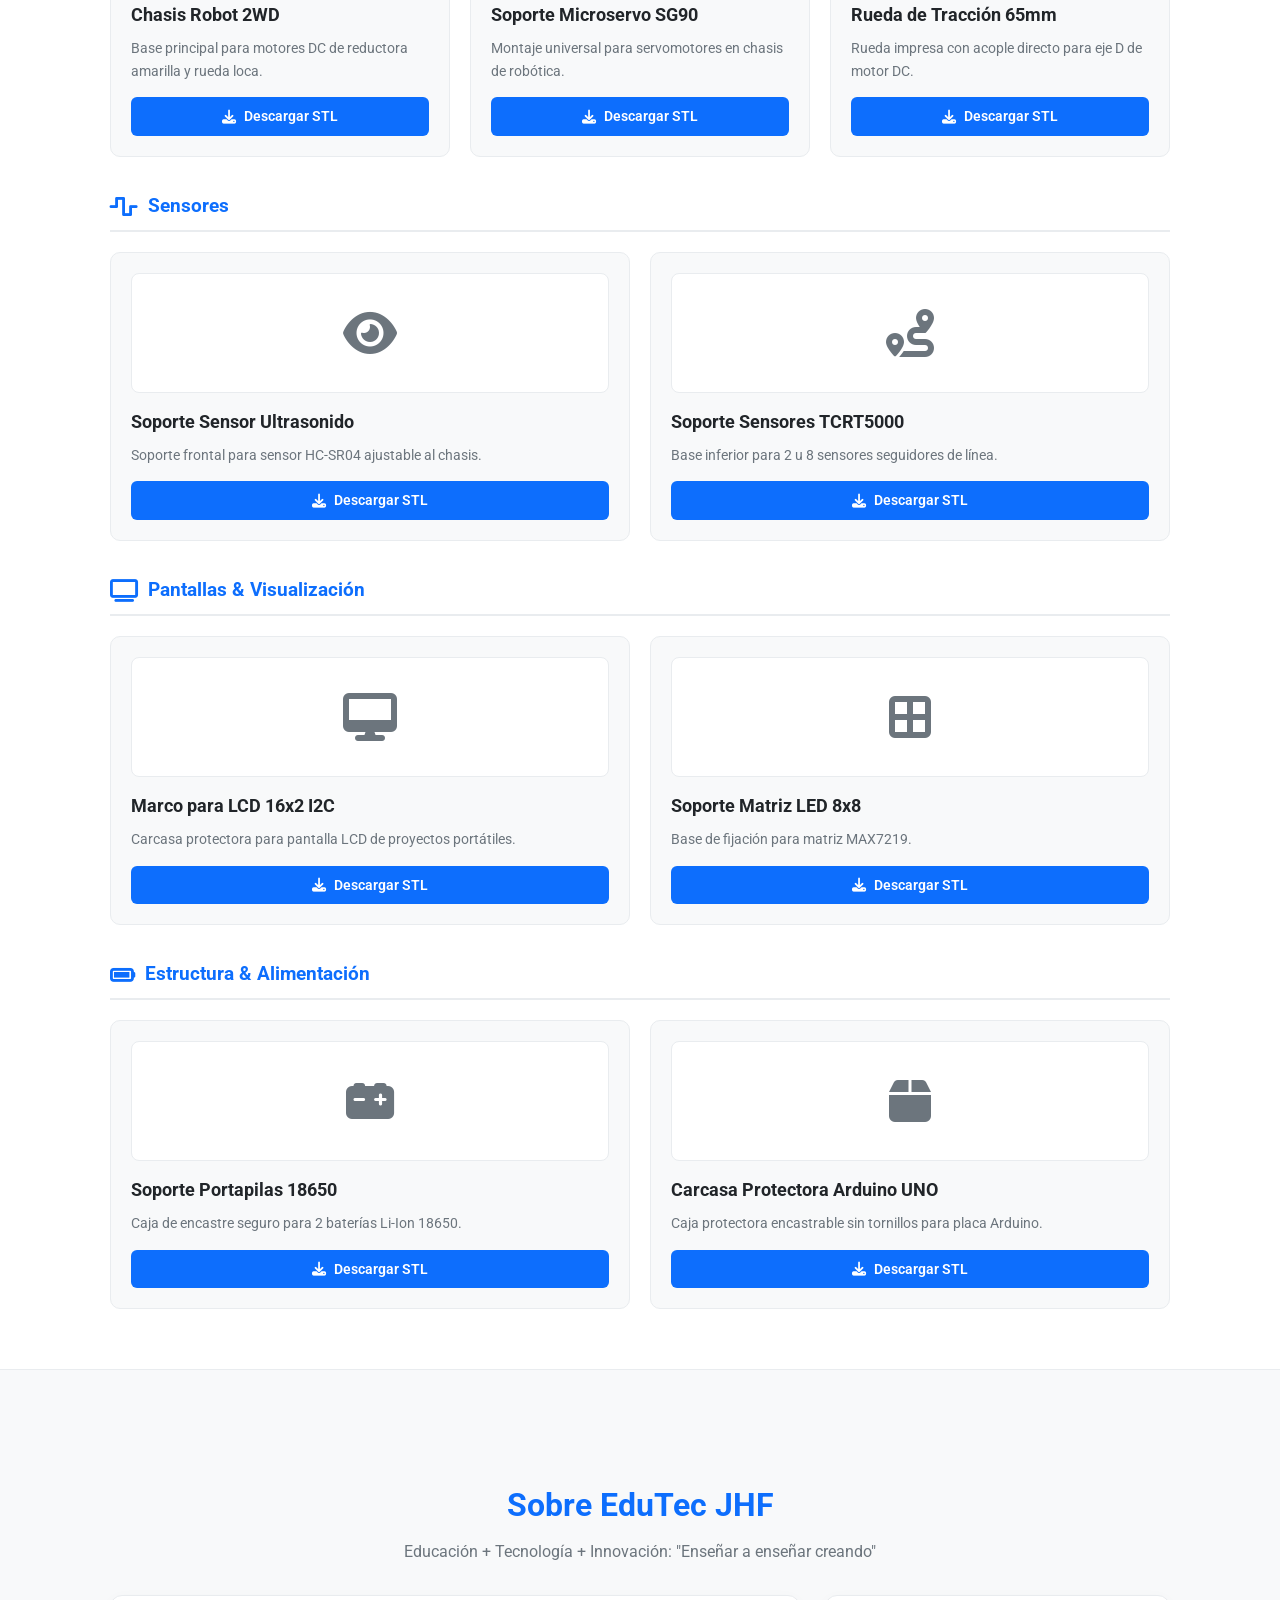
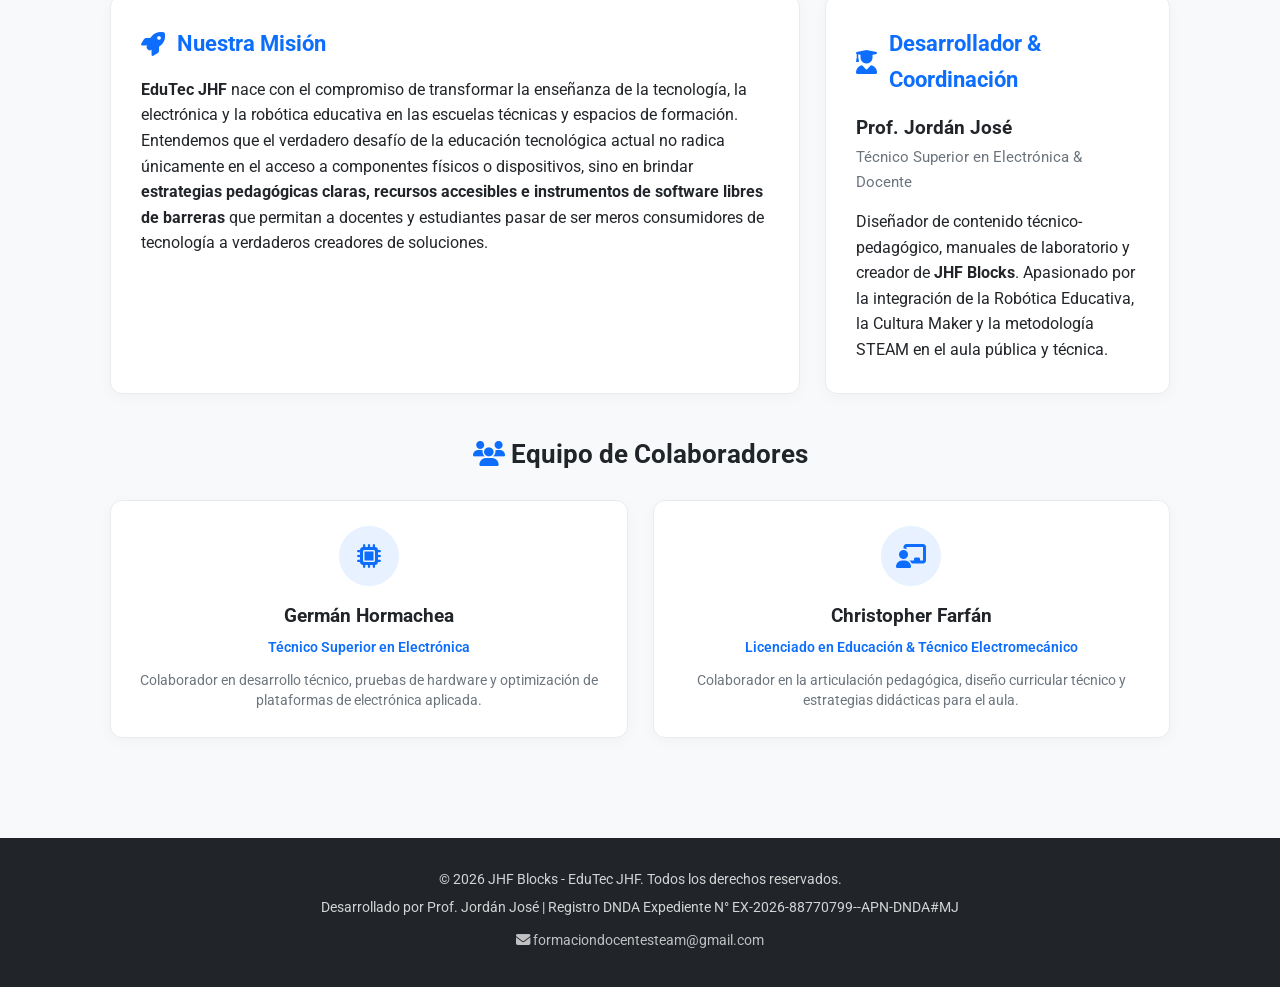
==== commit f067f9a2: "index.html" ====
--- a/index.html
+++ b/index.html
@@ -3,13 +3,13 @@
 <head>
   <meta charset="UTF-8">
   <meta name="viewport" content="width=device-width, initial-scale=1.0">
-  <title>JHF Blocks - Programacion por bloques para robotica educativa | EduTec JHF</title>
-  <meta name="description" content="Entorno de programacion por bloques para Arduino, pensado para escuelas tecnicas. Gratis, en castellano y funciona sin internet.">
-
-  <!-- Asi se ve cuando alguien comparte el enlace por WhatsApp o redes -->
+  <title>JHF Blocks - Programación por bloques para robótica educativa | EduTec JHF</title>
+  <meta name="description" content="Entorno de programación por bloques para Arduino, pensado para escuelas técnicas. Gratis, en castellano y funciona sin internet.">
+
+  <!-- Configuración para compartir enlace -->
   <meta property="og:type" content="website">
-  <meta property="og:title" content="JHF Blocks - Programacion por bloques para robotica educativa">
-  <meta property="og:description" content="Programa tu robot Arduino arrastrando bloques. Gratis, en castellano y sin necesidad de internet. Para escuelas tecnicas y talleres.">
+  <meta property="og:title" content="JHF Blocks - Programación por bloques para robótica educativa">
+  <meta property="og:description" content="Programá tu robot Arduino arrastrando bloques. Gratis, en castellano y sin necesidad de internet. Para escuelas técnicas y talleres.">
   <meta property="og:image" content="https://jordanjose562-cmyk.github.io/jhf-blocks-web/pantalla-inicio.png">
   <meta property="og:url" content="https://jordanjose562-cmyk.github.io/jhf-blocks-web/">
   <meta property="og:site_name" content="EduTec JHF">
@@ -239,7 +239,7 @@
       opacity: 0.9;
     }
 
-    /* SECCION CAPTURAS CON LAS IMÁGENES EXACTAS DEL REPOSITORIO */
+    /* SECCION GENERAL Y CAPTURAS */
     .section-title {
       text-align: center;
       margin: 50px 0 30px 0;
@@ -409,12 +409,102 @@
       }
     }
 
-    /* SECCION QUIENES SOMOS / EDUTEC JHF */
-    .quienes-somos-section {
+    /* SECCION ROBOTS Y STLS POR CATEGORIA DE JHF BLOCKS */
+    .robots-stl-section {
       padding: 60px 0;
       background-color: var(--white);
       border-top: 1px solid var(--border);
-      border-bottom: 1px solid var(--border);
+    }
+
+    .categoria-bloques-header {
+      display: flex;
+      align-items: center;
+      gap: 10px;
+      margin: 35px 0 20px 0;
+      padding-bottom: 8px;
+      border-bottom: 2px solid var(--border);
+      color: var(--primary);
+    }
+
+    .categoria-bloques-header i {
+      font-size: 1.4rem;
+    }
+
+    .stl-grid {
+      display: grid;
+      grid-template-columns: repeat(auto-fit, minmax(260px, 1fr));
+      gap: 20px;
+    }
+
+    .stl-card {
+      background: var(--light);
+      border-radius: 10px;
+      border: 1px solid var(--border);
+      padding: 20px;
+      display: flex;
+      flex-direction: column;
+      justify-content: space-between;
+      transition: transform 0.2s, box-shadow 0.2s;
+    }
+
+    .stl-card:hover {
+      transform: translateY(-3px);
+      box-shadow: var(--shadow);
+    }
+
+    .stl-preview {
+      height: 120px;
+      background: var(--white);
+      border-radius: 8px;
+      display: flex;
+      align-items: center;
+      justify-content: center;
+      margin-bottom: 15px;
+      border: 1px solid var(--border);
+      color: var(--secondary);
+    }
+
+    .stl-preview i {
+      font-size: 3rem;
+    }
+
+    .stl-card h4 {
+      font-size: 1.1rem;
+      margin-bottom: 8px;
+      color: var(--dark);
+    }
+
+    .stl-card p {
+      font-size: 0.88rem;
+      color: var(--secondary);
+      margin-bottom: 15px;
+      flex-grow: 1;
+    }
+
+    .btn-stl {
+      background-color: var(--primary);
+      color: var(--white);
+      display: inline-flex;
+      align-items: center;
+      justify-content: center;
+      gap: 8px;
+      padding: 8px 14px;
+      border-radius: 6px;
+      font-size: 0.88rem;
+      font-weight: 600;
+      width: 100%;
+      transition: background-color 0.2s;
+    }
+
+    .btn-stl:hover {
+      background-color: var(--primary-dark);
+    }
+
+    /* SECCION QUIENES SOMOS */
+    .quienes-somos-section {
+      padding: 60px 0;
+      background-color: var(--light);
+      border-top: 1px solid var(--border);
     }
 
     .quienes-somos-grid {
@@ -431,7 +521,7 @@
     }
 
     .card-about {
-      background: var(--light);
+      background: var(--white);
       border-radius: 12px;
       padding: 30px;
       box-shadow: 0 4px 15px rgba(0, 0, 0, 0.03);
@@ -466,7 +556,6 @@
       margin-bottom: 15px;
     }
 
-    /* EQUIPO Y COLABORADORES */
     .team-section {
       margin-bottom: 40px;
     }
@@ -489,7 +578,7 @@
     }
 
     .team-card {
-      background: var(--light);
+      background: var(--white);
       padding: 25px;
       border-radius: 12px;
       box-shadow: 0 4px 15px rgba(0, 0, 0, 0.03);
@@ -529,147 +618,6 @@
       color: var(--secondary);
       margin: 0;
       line-height: 1.4;
-    }
-
-    /* PILARES */
-    .pilares-grid {
-      display: grid;
-      grid-template-columns: repeat(auto-fit, minmax(280px, 1fr));
-      gap: 20px;
-    }
-
-    .pilar-box {
-      background: var(--light);
-      padding: 25px;
-      border-radius: 10px;
-      text-align: center;
-      border-top: 4px solid var(--primary);
-      box-shadow: 0 3px 10px rgba(0, 0, 0, 0.03);
-    }
-
-    .pilar-box i {
-      font-size: 2rem;
-      color: var(--primary);
-      margin-bottom: 15px;
-    }
-
-    .pilar-box h4 {
-      margin-bottom: 10px;
-      font-size: 1.15rem;
-    }
-
-    .pilar-box p {
-      font-size: 0.95rem;
-      color: #495057;
-      line-height: 1.5;
-    }
-
-    /* SECCION SERVICIOS Y CONTACTO */
-    .servicios-section {
-      padding: 60px 0;
-      background: linear-gradient(135deg, #0d6efd 0%, #0a47a1 100%);
-      color: var(--white);
-    }
-
-    .servicios-section .section-title h2 { color: var(--white); }
-    .servicios-section .section-title p { color: rgba(255,255,255,0.85); }
-
-    .servicios-grid {
-      display: grid;
-      grid-template-columns: repeat(auto-fit, minmax(260px, 1fr));
-      gap: 22px;
-      margin-bottom: 40px;
-    }
-
-    .servicio-box {
-      background: rgba(255, 255, 255, 0.12);
-      border: 1px solid rgba(255, 255, 255, 0.22);
-      border-radius: 12px;
-      padding: 26px 24px;
-    }
-
-    .servicio-box i {
-      font-size: 1.8rem;
-      margin-bottom: 14px;
-      display: block;
-      opacity: 0.95;
-    }
-
-    .servicio-box h4 {
-      font-size: 1.15rem;
-      margin-bottom: 10px;
-    }
-
-    .servicio-box p {
-      font-size: 0.93rem;
-      line-height: 1.6;
-      opacity: 0.92;
-    }
-
-    .contacto-caja {
-      background: var(--white);
-      color: var(--dark);
-      border-radius: 12px;
-      padding: 32px 30px;
-      text-align: center;
-      max-width: 640px;
-      margin: 0 auto;
-      box-shadow: 0 8px 24px rgba(0, 0, 0, 0.18);
-    }
-
-    .contacto-caja h3 {
-      color: var(--primary);
-      font-size: 1.35rem;
-      margin-bottom: 10px;
-    }
-
-    .contacto-caja > p {
-      color: #495057;
-      font-size: 0.95rem;
-      margin-bottom: 22px;
-    }
-
-    .btn-contacto {
-      display: inline-flex;
-      align-items: center;
-      gap: 10px;
-      background-color: var(--primary);
-      color: var(--white);
-      padding: 14px 28px;
-      border-radius: 8px;
-      font-weight: 700;
-      font-size: 1rem;
-      box-shadow: 0 4px 12px rgba(13, 110, 253, 0.3);
-      transition: transform 0.2s, box-shadow 0.2s;
-    }
-
-    .btn-contacto:hover {
-      transform: translateY(-2px);
-      box-shadow: 0 6px 18px rgba(13, 110, 253, 0.4);
-    }
-
-    .contacto-correo {
-      margin-top: 16px;
-      font-size: 0.9rem;
-      color: var(--secondary);
-    }
-
-    .contacto-correo a {
-      color: var(--primary);
-      font-weight: 500;
-    }
-
-    .contacto-zona {
-      margin-top: 18px;
-      padding-top: 16px;
-      border-top: 1px solid var(--border);
-      font-size: 0.88rem;
-      color: var(--secondary);
-    }
-
-    .contacto-zona i {
-      color: var(--primary);
-      margin-right: 6px;
     }
 
     /* FOOTER */
@@ -753,8 +701,8 @@
           <li><a href="#descargas">Descargas</a></li>
           <li><a href="#capturas">Capturas</a></li>
           <li><a href="#desafios">Desafíos</a></li>
+          <li><a href="#robots-stl">Robots & STLs</a></li>
           <li><a href="#quienes-somos">Sobre Nosotros</a></li>
-          <li><a href="#servicios">Capacitaciones</a></li>
           <li><button class="btn-about" id="openModalBtn"><i class="fas fa-info-circle"></i> Acerca de</button></li>
         </ul>
       </nav>
@@ -772,21 +720,21 @@
         <a href="https://github.com/jordanjose562-cmyk/jhf-blocks-web/releases/download/v1.5.2/JHF-Blocks-Instalador-1.9.0.exe" 
            class="btn-download btn-installer-64 download-link" id="installer64Btn" download>
           <span><i class="fab fa-windows"></i> Windows 64-bits (v1.9.0)</span>
-          <span class="peso-archivo" id="peso64">Sistemas de 64 bits</span>
+          <span class="peso-archivo">Sistemas de 64 bits</span>
         </a>
 
         <!-- Botón Instalador Win7 32-bits v1.9.0 -->
         <a href="https://github.com/jordanjose562-cmyk/jhf-blocks-web/releases/download/v1.5.2/JHF-Blocks-Instalador-Win7-32bits-1.9.0.exe" 
            class="btn-download btn-installer-32 download-link" id="installer32Btn" download>
           <span><i class="fab fa-windows"></i> Windows 7 / 32-bits (v1.9.0)</span>
-          <span class="peso-archivo" id="peso32">Sistemas de 32 bits / Win7</span>
+          <span class="peso-archivo">Sistemas de 32 bits / Win7</span>
         </a>
 
         <!-- Botón APK Android -->
         <a href="https://github.com/jordanjose562-cmyk/jhf-blocks-web/releases/download/v1.5.2/JHF-Blocks.apk" 
            class="btn-download btn-android download-link" id="androidBtn" download>
           <span><i class="fab fa-android"></i> Descargar APK (Android)</span>
-          <span class="peso-archivo" id="pesoApk">Celulares y tablets</span>
+          <span class="peso-archivo">Celulares y tablets</span>
         </a>
       </div>
 
@@ -808,7 +756,7 @@
     </div>
   </section>
 
-  <!-- GALERÍA DE CAPTURAS COMPLETA (6 IMÁGENES) -->
+  <!-- GALERÍA DE CAPTURAS -->
   <section class="container" id="capturas">
     <div class="section-title">
       <h2>Módulos y Ejemplos del Software</h2>
@@ -895,6 +843,102 @@
     </div>
   </section>
 
+  <!-- APARTADO DE ROBOTS Y ARCHIVOS STL ORGANIZADO POR CATEGORÍAS DE JHF BLOCKS -->
+  <section id="robots-stl" class="robots-stl-section">
+    <div class="container">
+      <div class="section-title">
+        <h2>Robots y Diseños 3D (STL)</h2>
+        <p>Descargá e imprimí las piezas 3D organizadas por cada categoría del entorno JHF Blocks</p>
+      </div>
+
+      <!-- CATEGORÍA 1: MOTORES & SALIDAS -->
+      <div class="categoria-bloques-header">
+        <i class="fas fa-cogs"></i>
+        <h3>Motores & Actuadores</h3>
+      </div>
+      <div class="stl-grid">
+        <div class="stl-card">
+          <div class="stl-preview"><i class="fas fa-robot"></i></div>
+          <h4>Chasis Robot 2WD</h4>
+          <p>Base principal para motores DC de reductora amarilla y rueda loca.</p>
+          <a href="#" class="btn-stl download-link"><i class="fas fa-download"></i> Descargar STL</a>
+        </div>
+        <div class="stl-card">
+          <div class="stl-preview"><i class="fas fa-microchip"></i></div>
+          <h4>Soporte Microservo SG90</h4>
+          <p>Montaje universal para servomotores en chasis de robótica.</p>
+          <a href="#" class="btn-stl download-link"><i class="fas fa-download"></i> Descargar STL</a>
+        </div>
+        <div class="stl-card">
+          <div class="stl-preview"><i class="fas fa-dharmachakra"></i></div>
+          <h4>Rueda de Tracción 65mm</h4>
+          <p>Rueda impresa con acople directo para eje D de motor DC.</p>
+          <a href="#" class="btn-stl download-link"><i class="fas fa-download"></i> Descargar STL</a>
+        </div>
+      </div>
+
+      <!-- CATEGORÍA 2: SENSORES -->
+      <div class="categoria-bloques-header">
+        <i class="fas fa-wave-square"></i>
+        <h3>Sensores</h3>
+      </div>
+      <div class="stl-grid">
+        <div class="stl-card">
+          <div class="stl-preview"><i class="fas fa-eye"></i></div>
+          <h4>Soporte Sensor Ultrasonido</h4>
+          <p>Soporte frontal para sensor HC-SR04 ajustable al chasis.</p>
+          <a href="#" class="btn-stl download-link"><i class="fas fa-download"></i> Descargar STL</a>
+        </div>
+        <div class="stl-card">
+          <div class="stl-preview"><i class="fas fa-route"></i></div>
+          <h4>Soporte Sensores TCRT5000</h4>
+          <p>Base inferior para 2 u 8 sensores seguidores de línea.</p>
+          <a href="#" class="btn-stl download-link"><i class="fas fa-download"></i> Descargar STL</a>
+        </div>
+      </div>
+
+      <!-- CATEGORÍA 3: PANTALLAS & DISPLAYS -->
+      <div class="categoria-bloques-header">
+        <i class="fas fa-tv"></i>
+        <h3>Pantallas & Visualización</h3>
+      </div>
+      <div class="stl-grid">
+        <div class="stl-card">
+          <div class="stl-preview"><i class="fas fa-desktop"></i></div>
+          <h4>Marco para LCD 16x2 I2C</h4>
+          <p>Carcasa protectora para pantalla LCD de proyectos portátiles.</p>
+          <a href="#" class="btn-stl download-link"><i class="fas fa-download"></i> Descargar STL</a>
+        </div>
+        <div class="stl-card">
+          <div class="stl-preview"><i class="fas fa-border-all"></i></div>
+          <h4>Soporte Matriz LED 8x8</h4>
+          <p>Base de fijación para matriz MAX7219.</p>
+          <a href="#" class="btn-stl download-link"><i class="fas fa-download"></i> Descargar STL</a>
+        </div>
+      </div>
+
+      <!-- CATEGORÍA 4: ALIMENTACIÓN & ESTRUCTURA -->
+      <div class="categoria-bloques-header">
+        <i class="fas fa-battery-full"></i>
+        <h3>Estructura & Alimentación</h3>
+      </div>
+      <div class="stl-grid">
+        <div class="stl-card">
+          <div class="stl-preview"><i class="fas fa-car-battery"></i></div>
+          <h4>Soporte Portapilas 18650</h4>
+          <p>Caja de encastre seguro para 2 baterías Li-Ion 18650.</p>
+          <a href="#" class="btn-stl download-link"><i class="fas fa-download"></i> Descargar STL</a>
+        </div>
+        <div class="stl-card">
+          <div class="stl-preview"><i class="fas fa-box"></i></div>
+          <h4>Carcasa Protectora Arduino UNO</h4>
+          <p>Caja protectora encastrable sin tornillos para placa Arduino.</p>
+          <a href="#" class="btn-stl download-link"><i class="fas fa-download"></i> Descargar STL</a>
+        </div>
+      </div>
+    </div>
+  </section>
+
   <!-- SECCIÓN QUIÉNES SOMOS / EDUTEC JHF -->
   <section id="quienes-somos" class="quienes-somos-section">
     <div class="container">
@@ -952,102 +996,6 @@
           </div>
         </div>
       </div>
-
-      <div class="pilares-grid">
-        <div class="pilar-box">
-          <i class="fas fa-cubes"></i>
-          <h4>Entornos Accesibles</h4>
-          <p>Desarrollo de herramientas de software portable y sin necesidad de internet (Offline-First) para garantizar la inclusión tecnológica en cualquier taller o aula.</p>
-        </div>
-
-        <div class="pilar-box">
-          <i class="fas fa-lightbulb"></i>
-          <h4>Pensamiento Computacional</h4>
-          <p>Estimulamos la resolución de problemas, la lógica de programación por bloques y el razonamiento secuencial mediante actividades guiadas y prácticas directas.</p>
-        </div>
-
-        <div class="pilar-box">
-          <i class="fas fa-tools"></i>
-          <h4>Electrónica Aplicada</h4>
-          <p>Elaboración de guías teóricas, esquemas de conexión y manuales prácticos de robótica (Arduino, sensores y actuadores) para potenciar la educación técnica provincial y nacional.</p>
-        </div>
-      </div>
-    </div>
-  </section>
-
-  <!-- SECCIÓN SERVICIOS Y CONTACTO INSTITUCIONAL -->
-  <section id="servicios" class="servicios-section">
-    <div class="container">
-      <div class="section-title">
-        <h2>Capacitaciones y Proyectos Institucionales</h2>
-        <p>El software es libre y gratuito. Acompañamos su implementación en el aula</p>
-      </div>
-
-      <div class="servicios-grid">
-        <div class="servicio-box">
-          <i class="fas fa-chalkboard-teacher"></i>
-          <h4>Capacitación docente</h4>
-          <p>
-            Formación en servicio, jornadas institucionales y talleres sobre robótica
-            educativa con JHF Blocks. Trabajamos la herramienta junto con la secuencia
-            didáctica: qué enseñar, en qué orden y cómo evaluarlo.
-          </p>
-        </div>
-
-        <div class="servicio-box">
-          <i class="fas fa-robot"></i>
-          <h4>Kits de robótica</h4>
-          <p>
-            Robots para competencia y aula, con piezas impresas en 3D y corte láser
-            de fabricación propia. Seguidor de línea, laberinto, sumo, araña y bípedo,
-            armados o para armar, con su guía de montaje.
-          </p>
-        </div>
-
-        <div class="servicio-box">
-          <i class="fas fa-file-signature"></i>
-          <h4>Proyectos y Crédito Fiscal</h4>
-          <p>
-            Acompañamiento en la formulación y ejecución de proyectos de equipamiento
-            para escuelas técnicas: Crédito Fiscal INET, programas municipales y
-            provinciales, y armado de espacios tipo Fab Lab.
-          </p>
-        </div>
-
-        <div class="servicio-box">
-          <i class="fas fa-book-open"></i>
-          <h4>Material didáctico</h4>
-          <p>
-            Guías de laboratorio, manuales de electrónica aplicada y secuencias
-            didácticas para Educación Técnico Profesional, adaptadas al diseño
-            curricular de la provincia de Buenos Aires.
-          </p>
-        </div>
-      </div>
-
-      <div class="contacto-caja">
-        <h3>¿Querés implementarlo en tu escuela?</h3>
-        <p>
-          Escribinos contando qué necesitás: una capacitación, kits para el taller,
-          o ayuda para armar un proyecto de equipamiento. Respondemos todas las
-          consultas de instituciones educativas.
-        </p>
-
-        <a href="mailto:formaciondocentesteam@gmail.com?subject=Consulta%20desde%20la%20web%20de%20JHF%20Blocks&amp;body=Hola%2C%20les%20escribo%20desde%20la%20web%20de%20JHF%20Blocks.%0A%0AInstituci%C3%B3n%3A%20%0ALocalidad%3A%20%0AMe%20interesa%3A%20%0A%0A"
-           class="btn-contacto">
-          <i class="fas fa-envelope"></i> Escribinos
-        </a>
-
-        <p class="contacto-correo">
-          O directamente a <a href="mailto:formaciondocentesteam@gmail.com">formaciondocentesteam@gmail.com</a>
-        </p>
-
-        <p class="contacto-zona">
-          <i class="fas fa-location-dot"></i>
-          Pilar, Provincia de Buenos Aires. Trabajamos de forma presencial en zona
-          norte del conurbano y a distancia en todo el país.
-        </p>
-      </div>
     </div>
   </section>
 
@@ -1104,13 +1052,11 @@
     }
 
     // 3. Contadores
-    // Visitas locales
     let visitas = localStorage.getItem('jhf_visitas') || 1045;
     visitas = parseInt(visitas) + 1;
     localStorage.setItem('jhf_visitas', visitas);
     document.getElementById('visitsCount').textContent = visitas;
 
-    // Obtener descargas REALES desde la API de GitHub Releases
     async function obtenerDescargasReales() {
       const downloadsElem = document.getElementById('downloadsCount');
       try {
@@ -1128,21 +1074,18 @@
           }
         });
 
-        // Si la API devuelve un valor real, actualiza el DOM
         if (totalDescargas > 0) {
           downloadsElem.textContent = totalDescargas;
         } else {
           downloadsElem.textContent = localStorage.getItem('jhf_descargas') || 382;
         }
       } catch (error) {
-        // En caso de limite de peticiones API de GitHub, usa el valor guardado
         downloadsElem.textContent = localStorage.getItem('jhf_descargas') || 382;
       }
     }
 
     obtenerDescargasReales();
 
-    // Incrementar en clic de descarga local
     const downloadLinks = document.querySelectorAll('.download-link');
     downloadLinks.forEach(link => {
       link.addEventListener('click', function () {
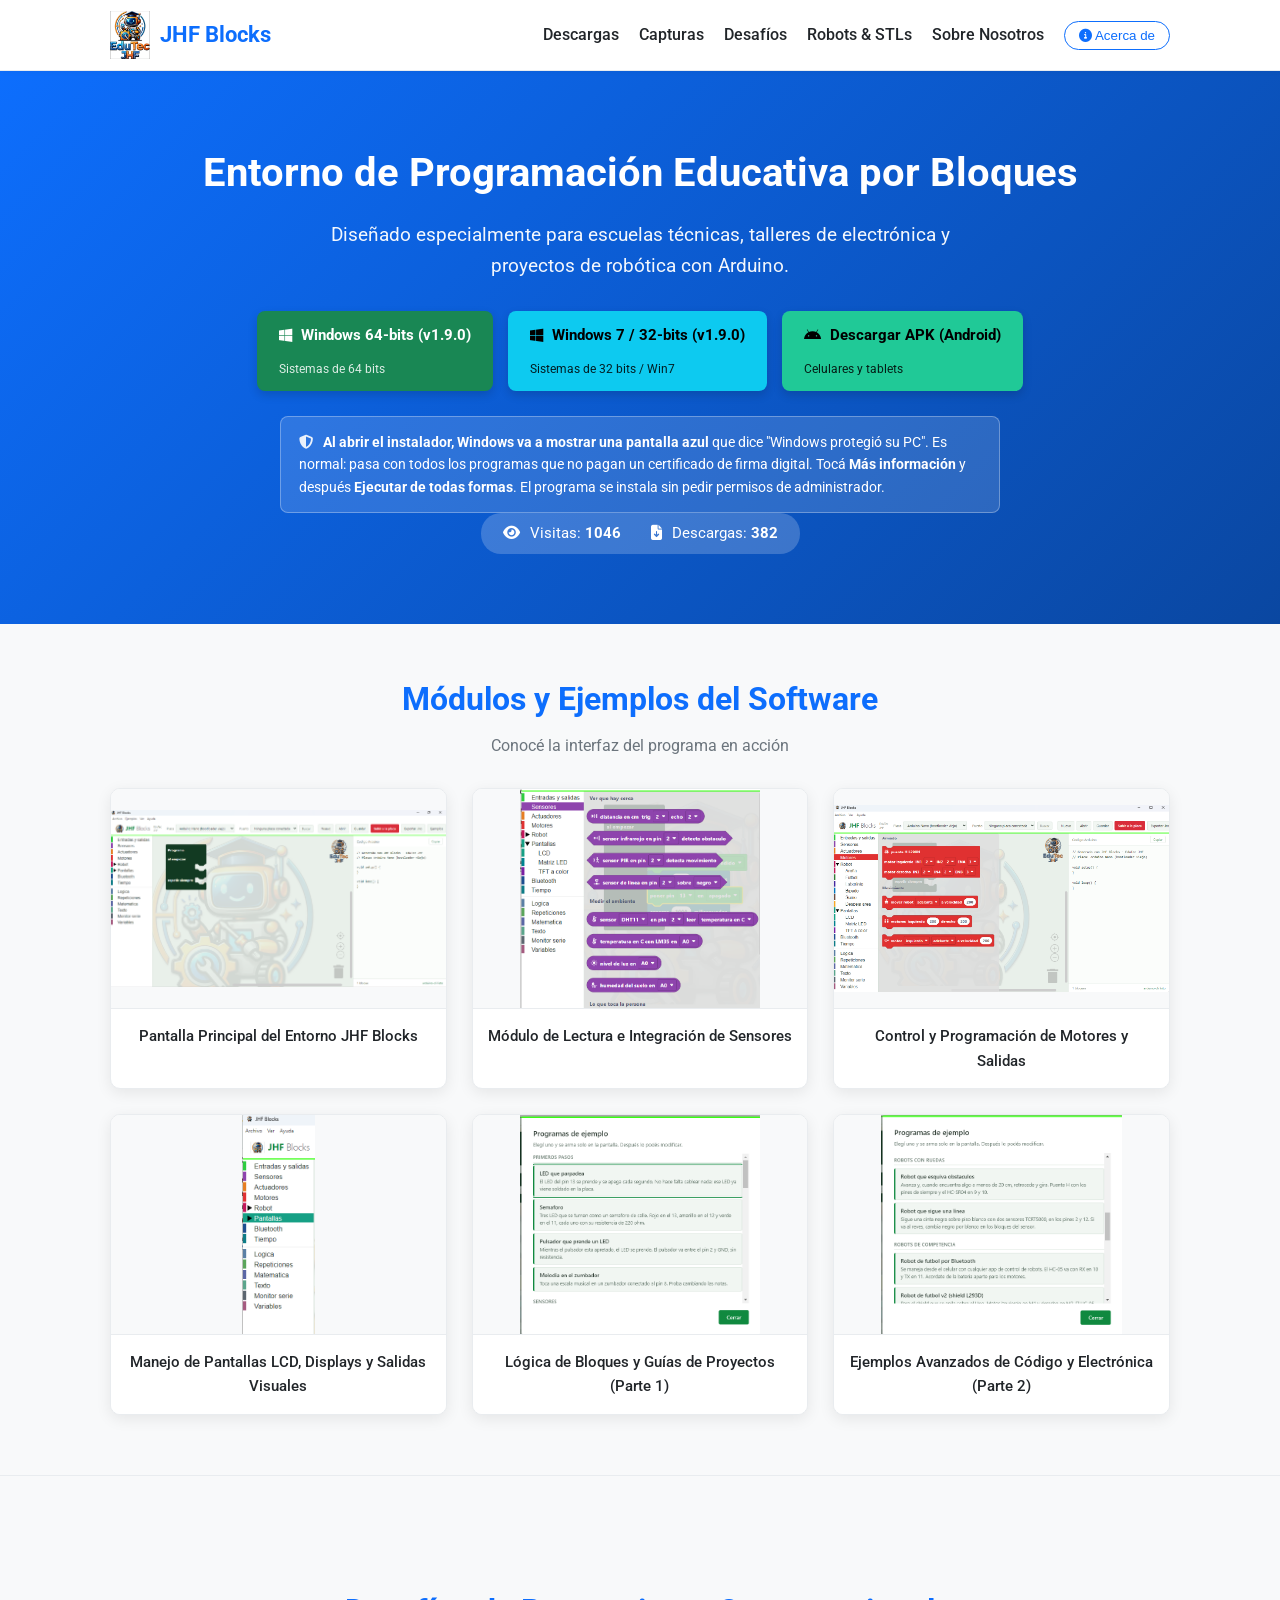
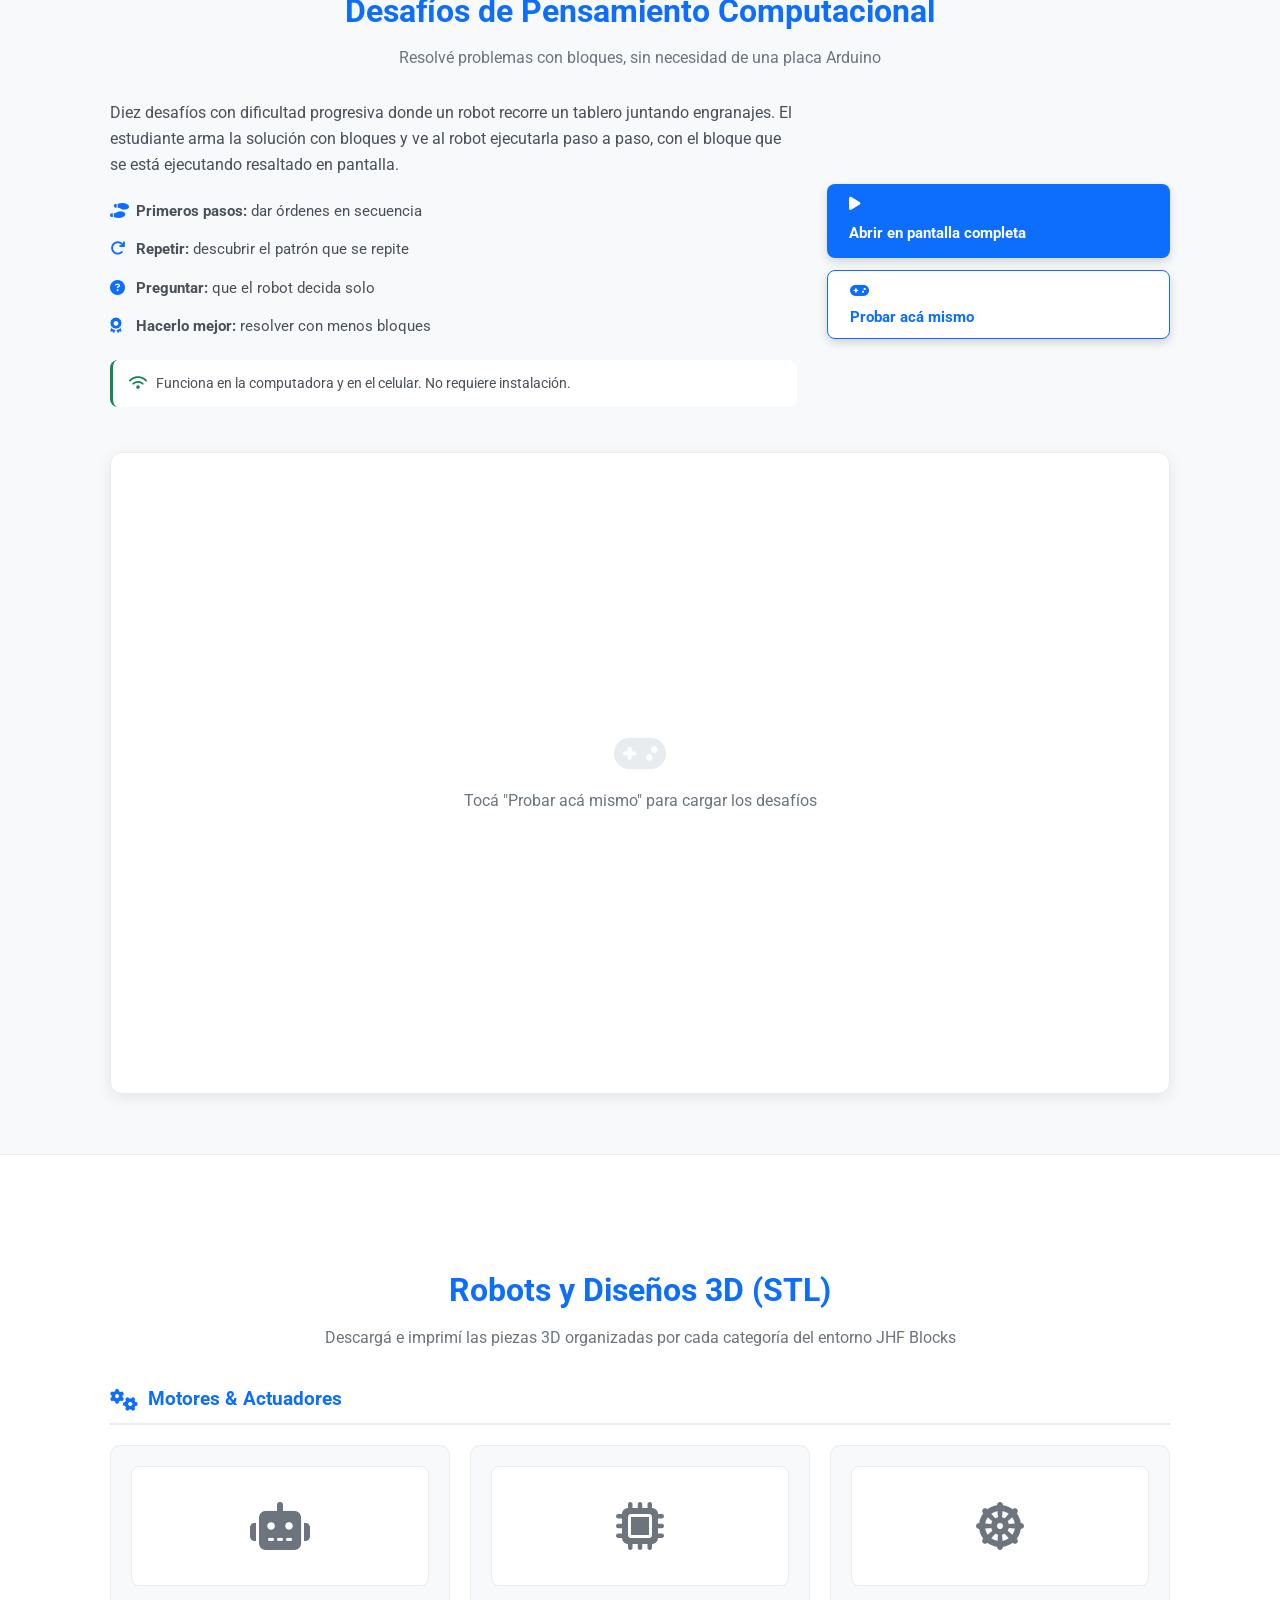
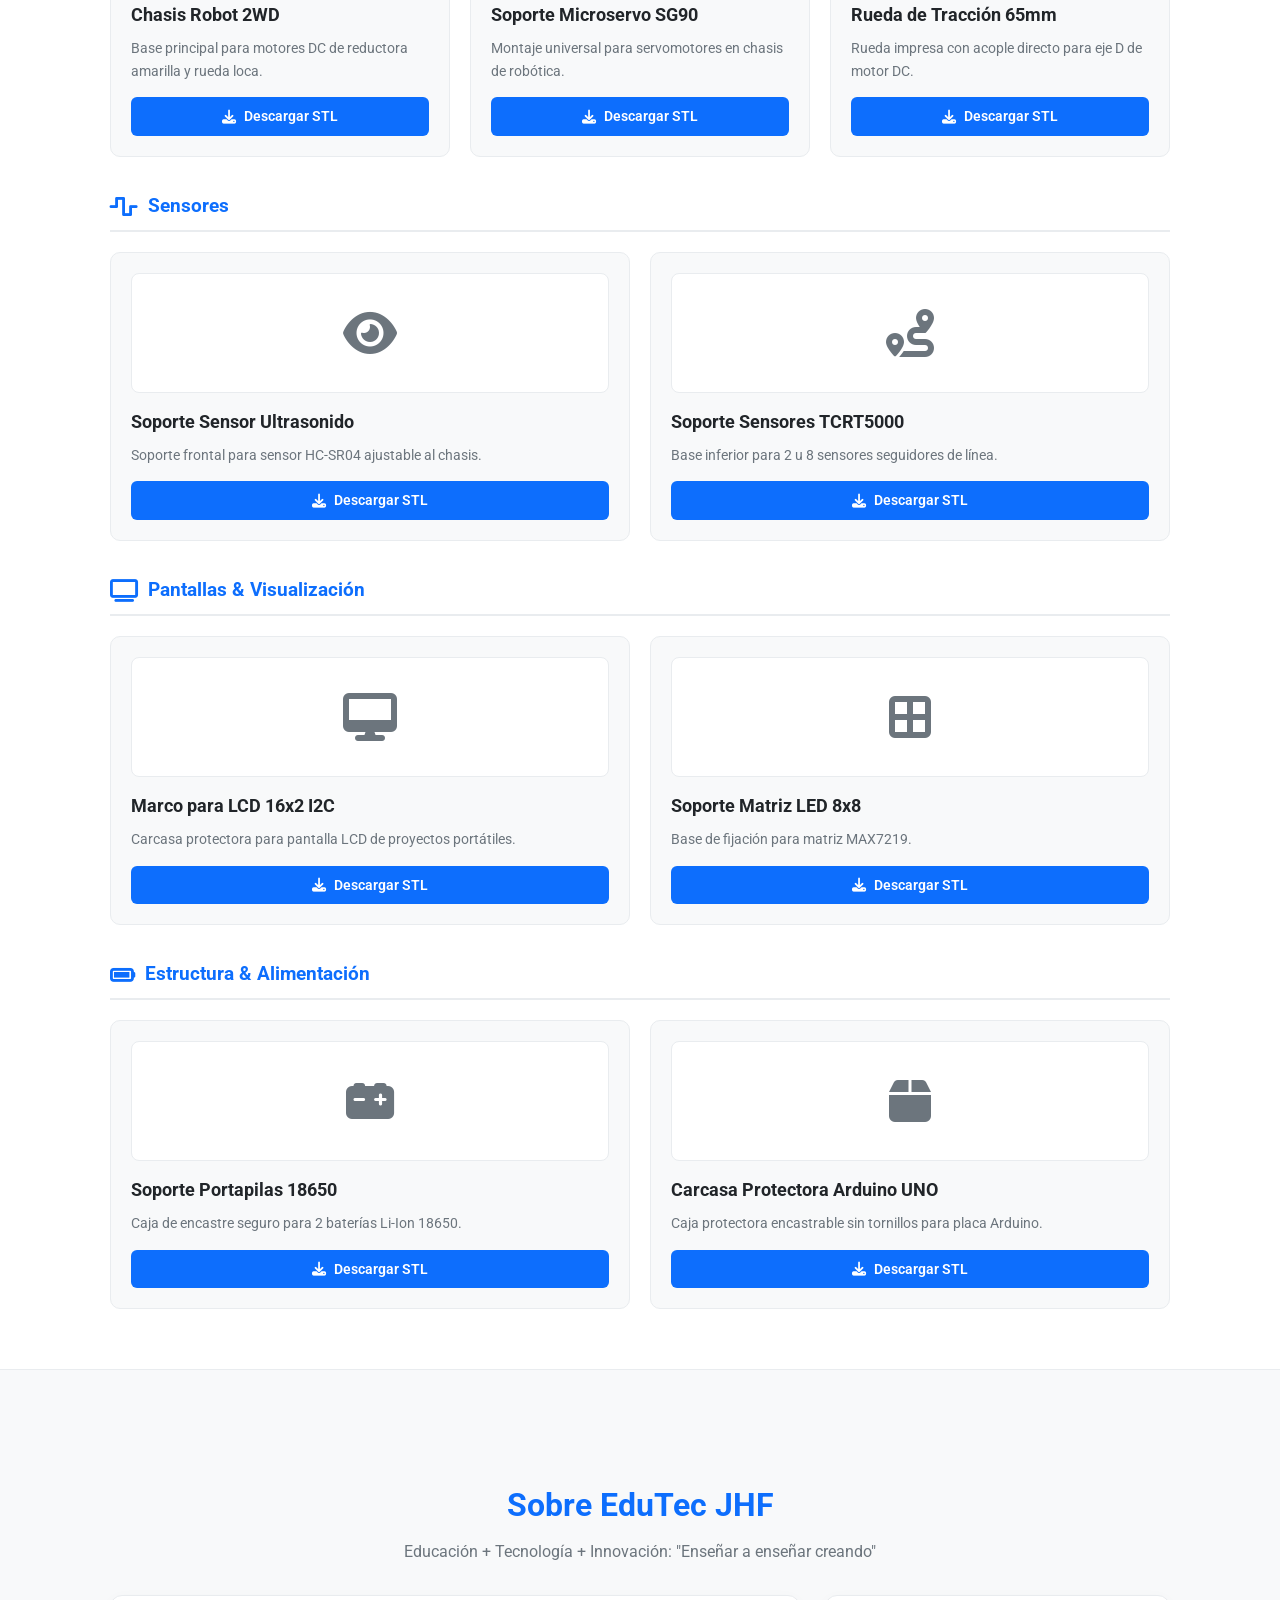
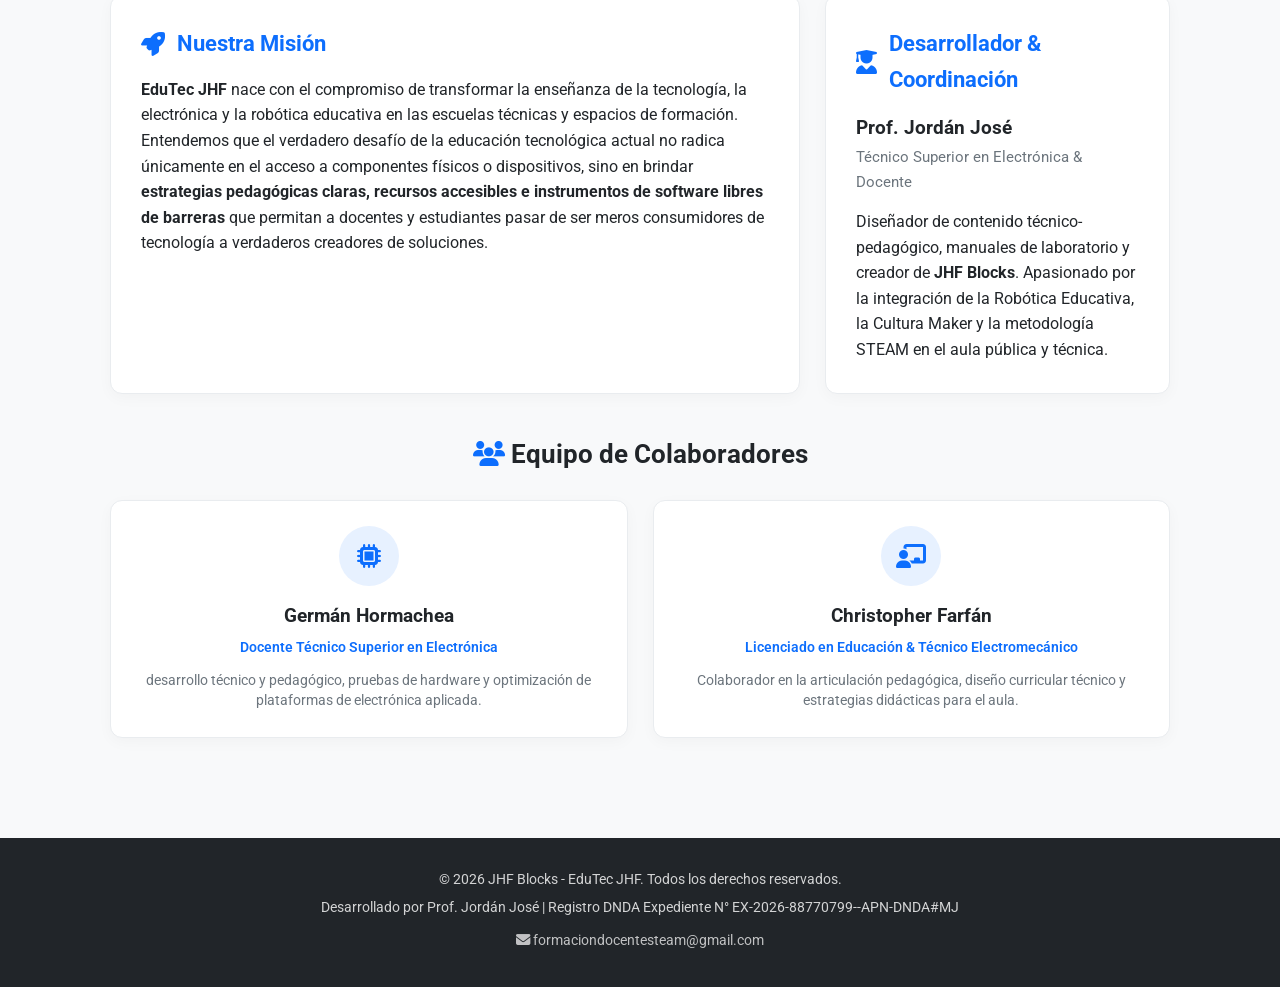
==== commit 8db87404: "index.html" ====
--- a/index.html
+++ b/index.html
@@ -982,8 +982,8 @@
               <i class="fas fa-microchip"></i>
             </div>
             <h4>Germán Hormachea</h4>
-            <span class="team-role">Técnico Superior en Electrónica</span>
-            <p>Colaborador en desarrollo técnico, pruebas de hardware y optimización de plataformas de electrónica aplicada.</p>
+            <span class="team-role">Docente Técnico Superior en Electrónica</span>
+            <p> desarrollo técnico y pedagógico, pruebas de hardware y optimización de plataformas de electrónica aplicada.</p>
           </div>
 
           <div class="team-card">
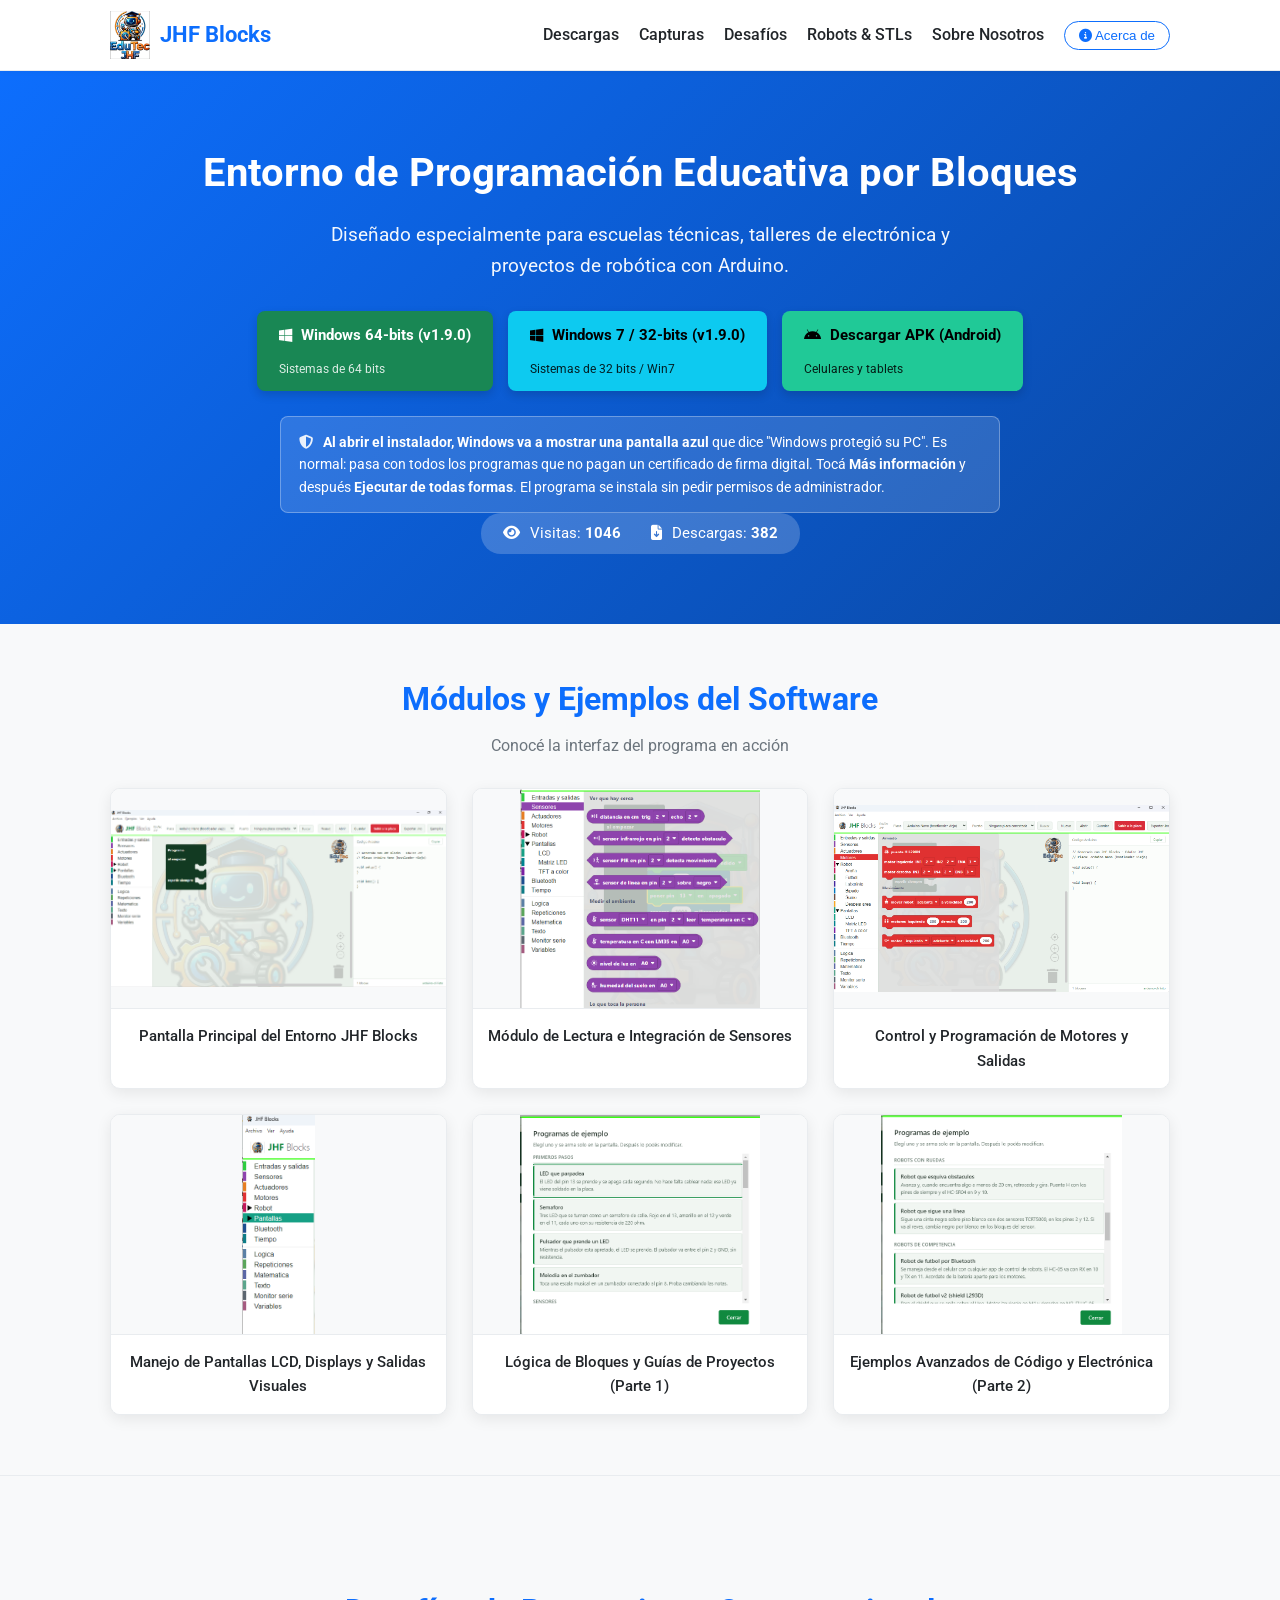
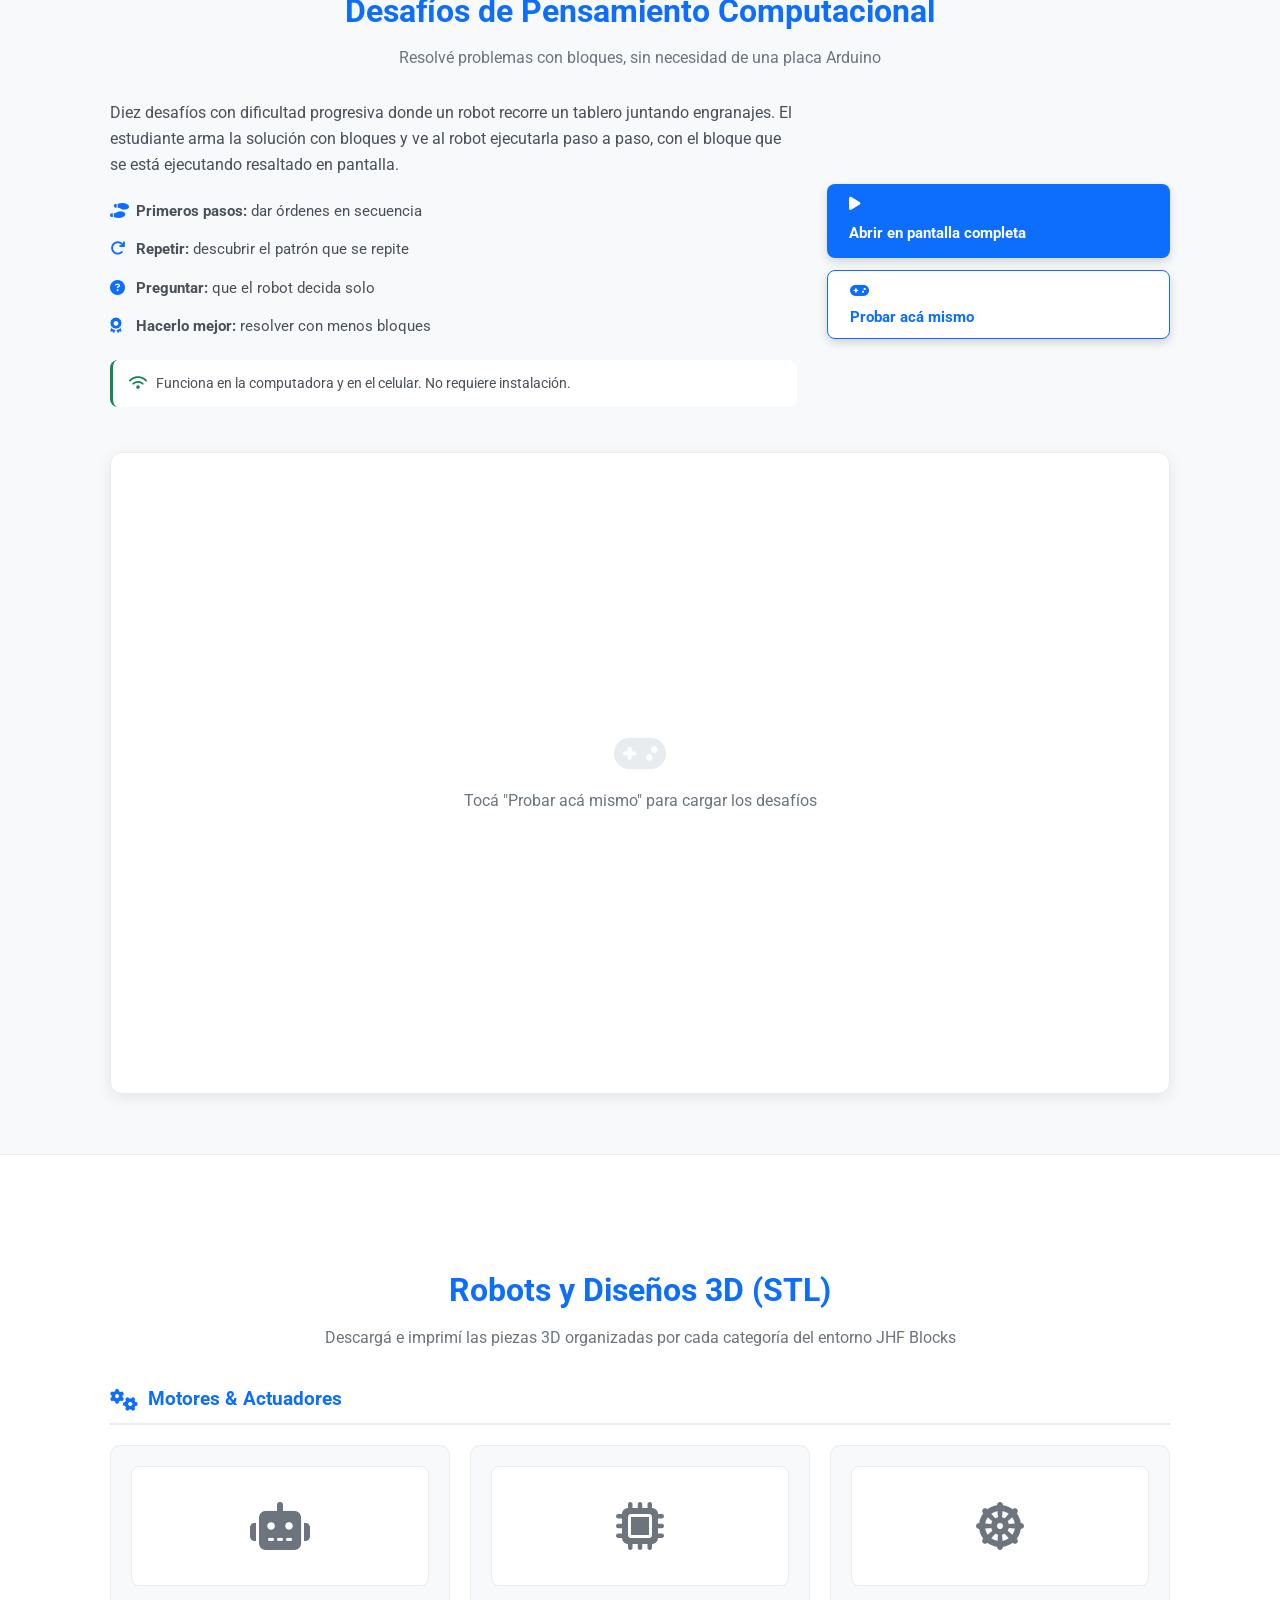
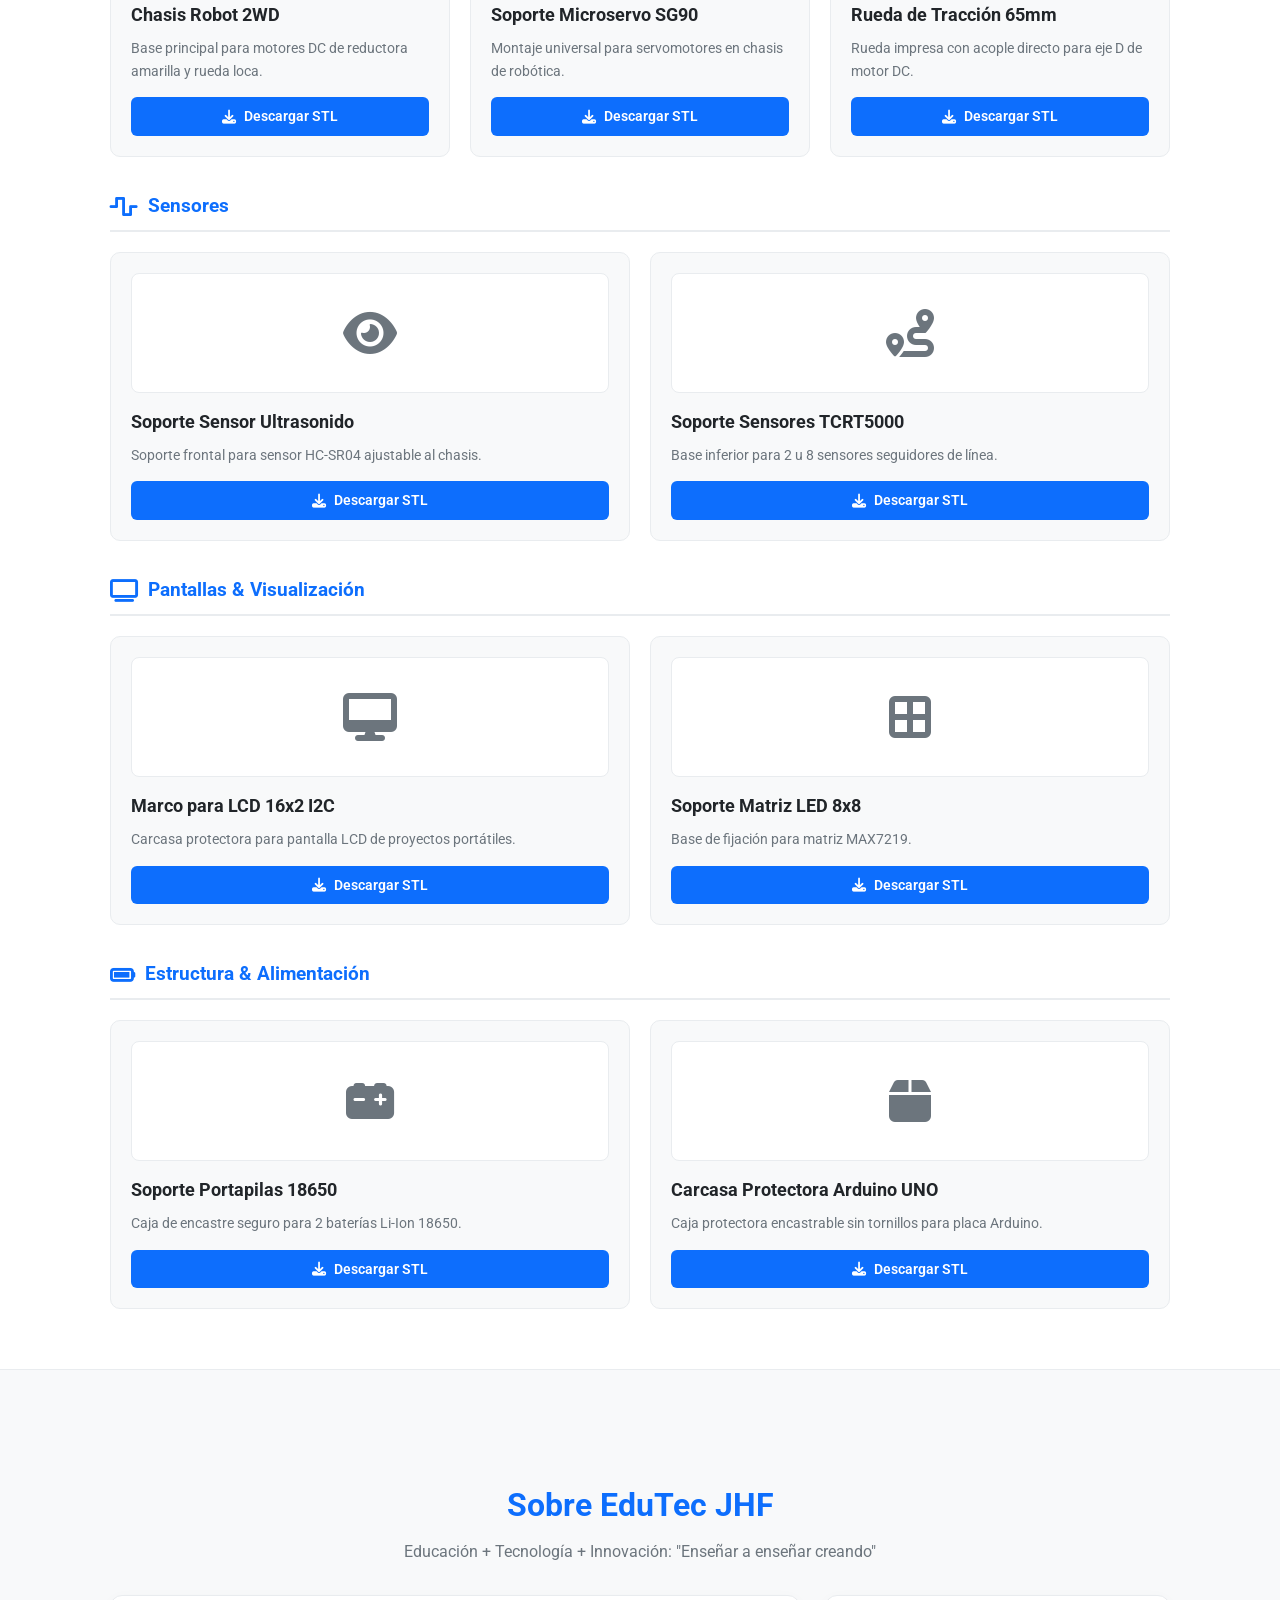
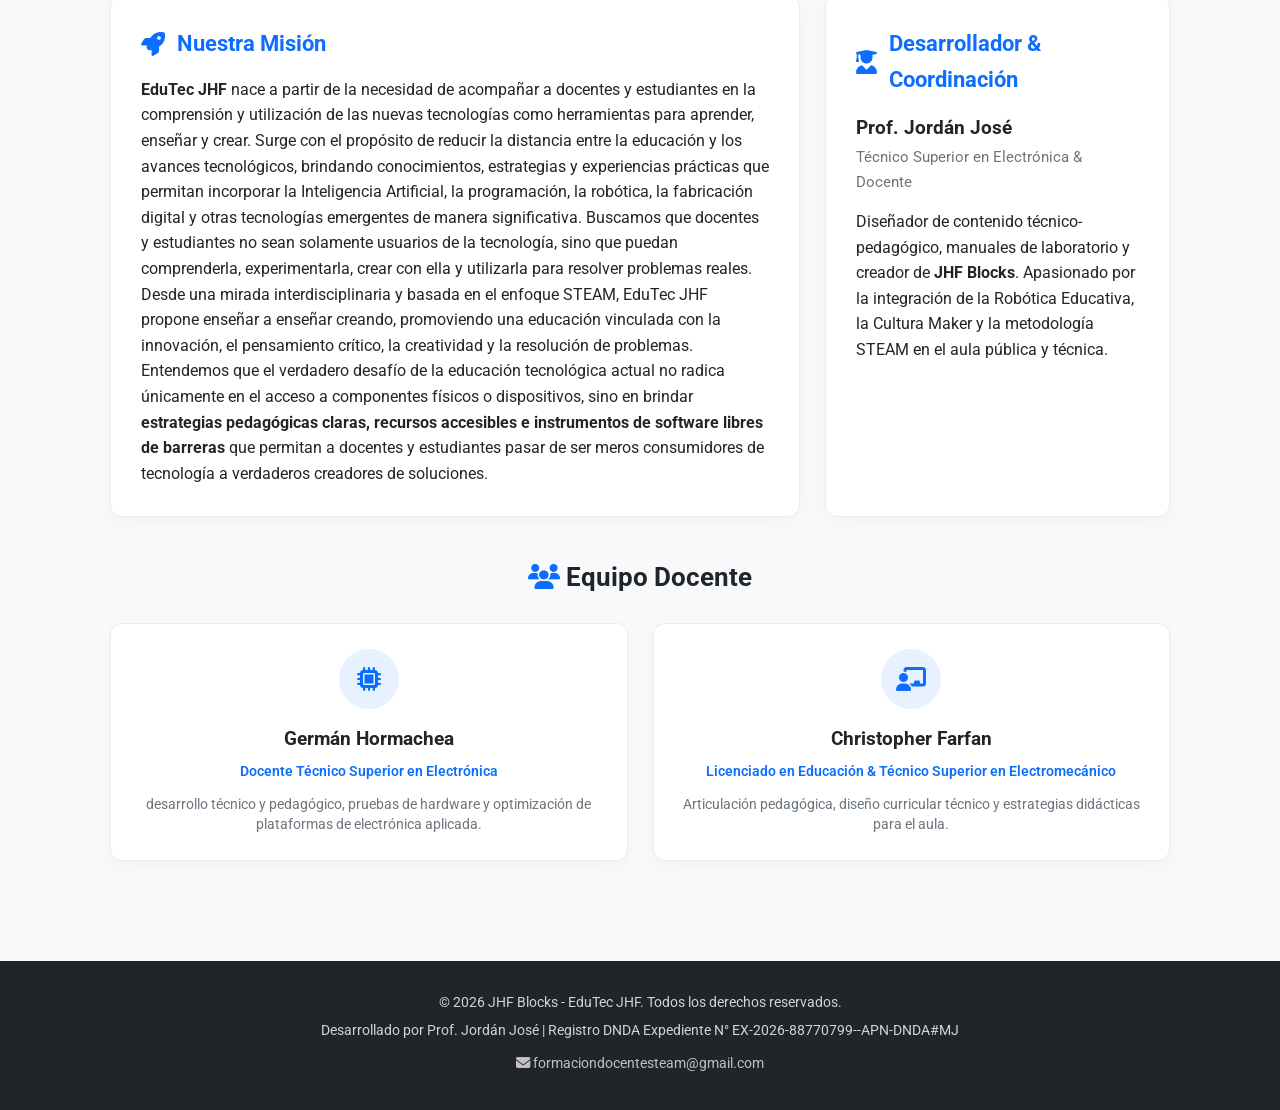
==== commit 9d88f416: "index.html" ====
--- a/index.html
+++ b/index.html
@@ -954,8 +954,7 @@
             <h3>Nuestra Misión</h3>
           </div>
           <p>
-            <strong>EduTec JHF</strong> nace con el compromiso de transformar la enseñanza de la tecnología, la electrónica y la robótica educativa en las escuelas técnicas y espacios de formación.
-          </p>
+            <strong>EduTec JHF</strong>  nace a partir de la necesidad de acompañar a docentes y estudiantes en la comprensión y utilización de las nuevas tecnologías como herramientas para aprender, enseñar y crear. Surge con el propósito de reducir la distancia entre la educación y los avances tecnológicos, brindando conocimientos, estrategias y experiencias prácticas que permitan incorporar la Inteligencia Artificial, la programación, la robótica, la fabricación digital y otras tecnologías emergentes de manera significativa. Buscamos que docentes y estudiantes no sean solamente usuarios de la tecnología, sino que puedan comprenderla, experimentarla, crear con ella y utilizarla para resolver problemas reales. Desde una mirada interdisciplinaria y basada en el enfoque STEAM, EduTec JHF propone enseñar a enseñar creando, promoviendo una educación vinculada con la innovación, el pensamiento crítico, la creatividad y la resolución de problemas.
           <p>
             Entendemos que el verdadero desafío de la educación tecnológica actual no radica únicamente en el acceso a componentes físicos o dispositivos, sino en brindar <strong>estrategias pedagógicas claras, recursos accesibles e instrumentos de software libres de barreras</strong> que permitan a docentes y estudiantes pasar de ser meros consumidores de tecnología a verdaderos creadores de soluciones.
           </p>
@@ -975,7 +974,7 @@
       </div>
 
       <div class="team-section">
-        <h3 class="team-title"><i class="fas fa-users"></i> Equipo de Colaboradores</h3>
+        <h3 class="team-title"><i class="fas fa-users"></i> Equipo Docente</h3>
         <div class="team-grid">
           <div class="team-card">
             <div class="team-icon">
@@ -990,9 +989,9 @@
             <div class="team-icon">
               <i class="fas fa-chalkboard-teacher"></i>
             </div>
-            <h4>Christopher Farfán</h4>
-            <span class="team-role">Licenciado en Educación &amp; Técnico Electromecánico</span>
-            <p>Colaborador en la articulación pedagógica, diseño curricular técnico y estrategias didácticas para el aula.</p>
+            <h4>Christopher Farfan</h4>
+            <span class="team-role">Licenciado en Educación &amp; Técnico Superior en  Electromecánico</span>
+            <p>Articulación pedagógica, diseño curricular técnico y estrategias didácticas para el aula.</p>
           </div>
         </div>
       </div>
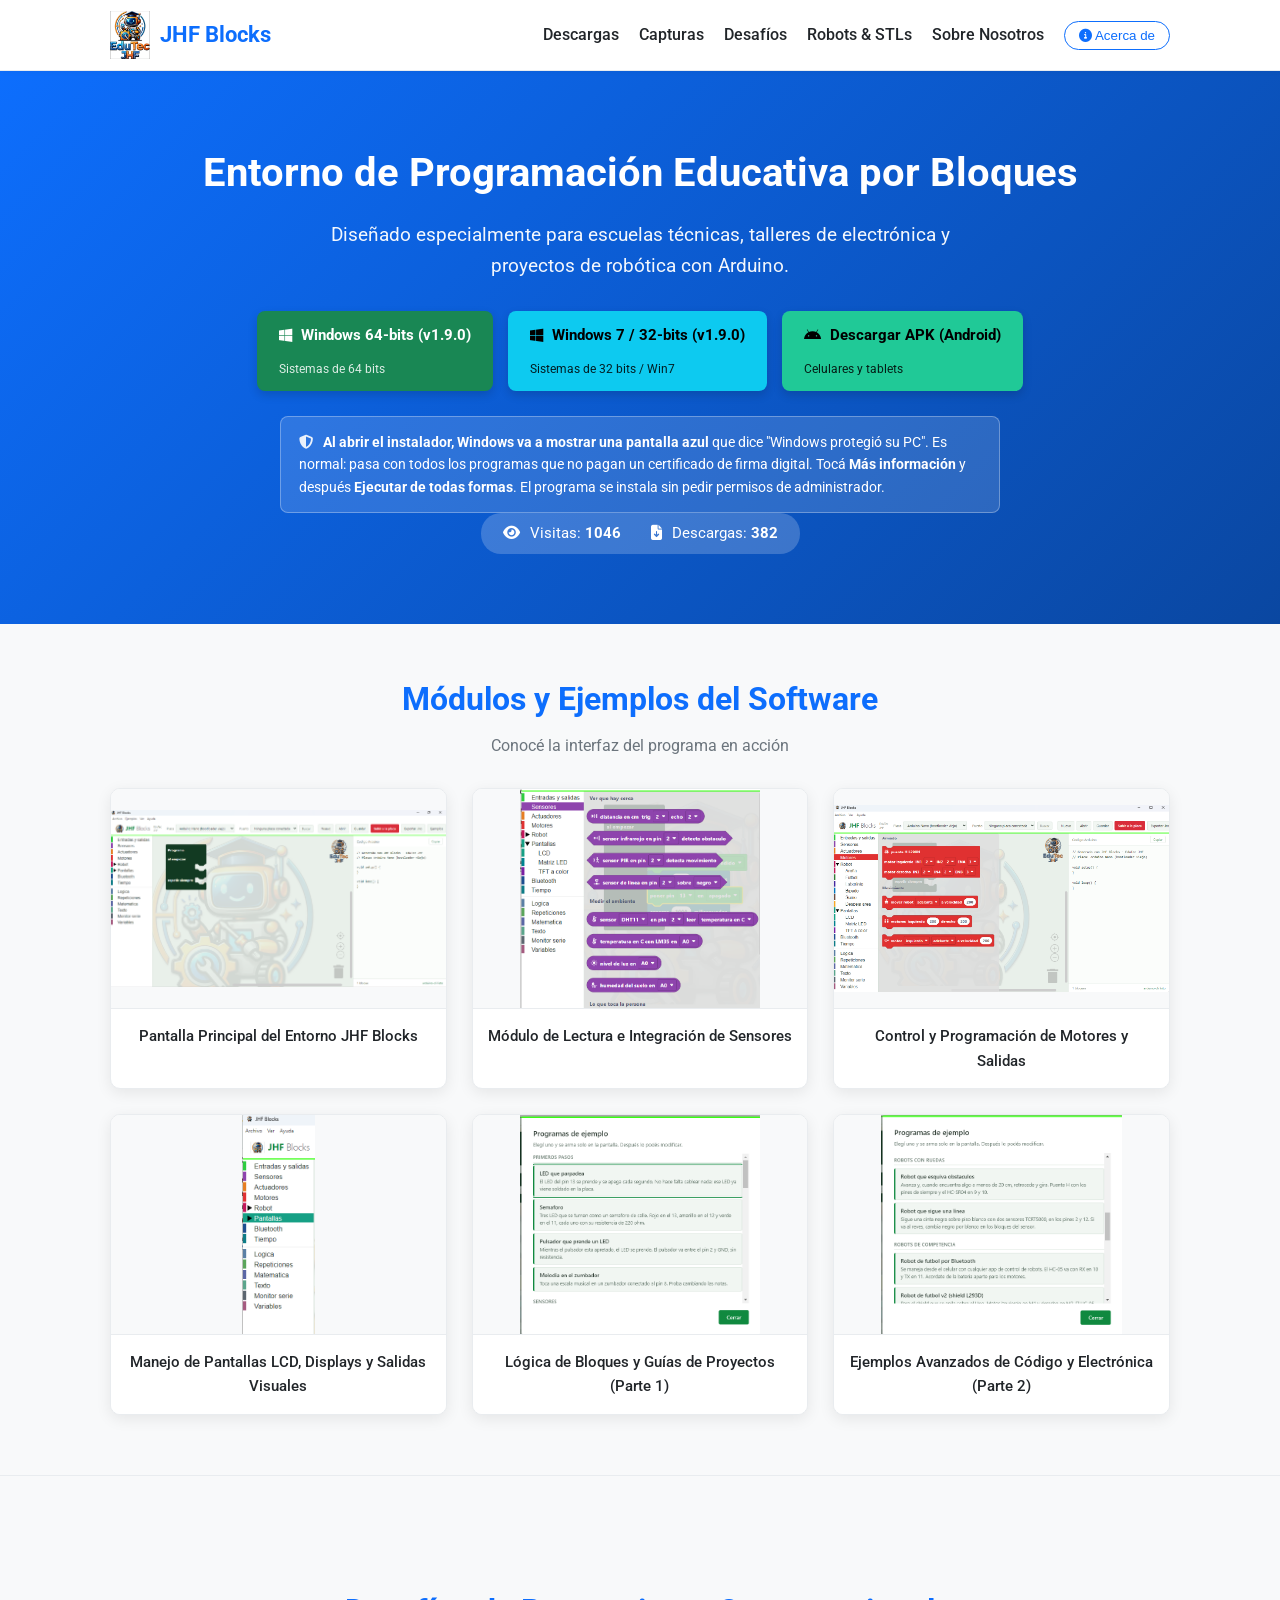
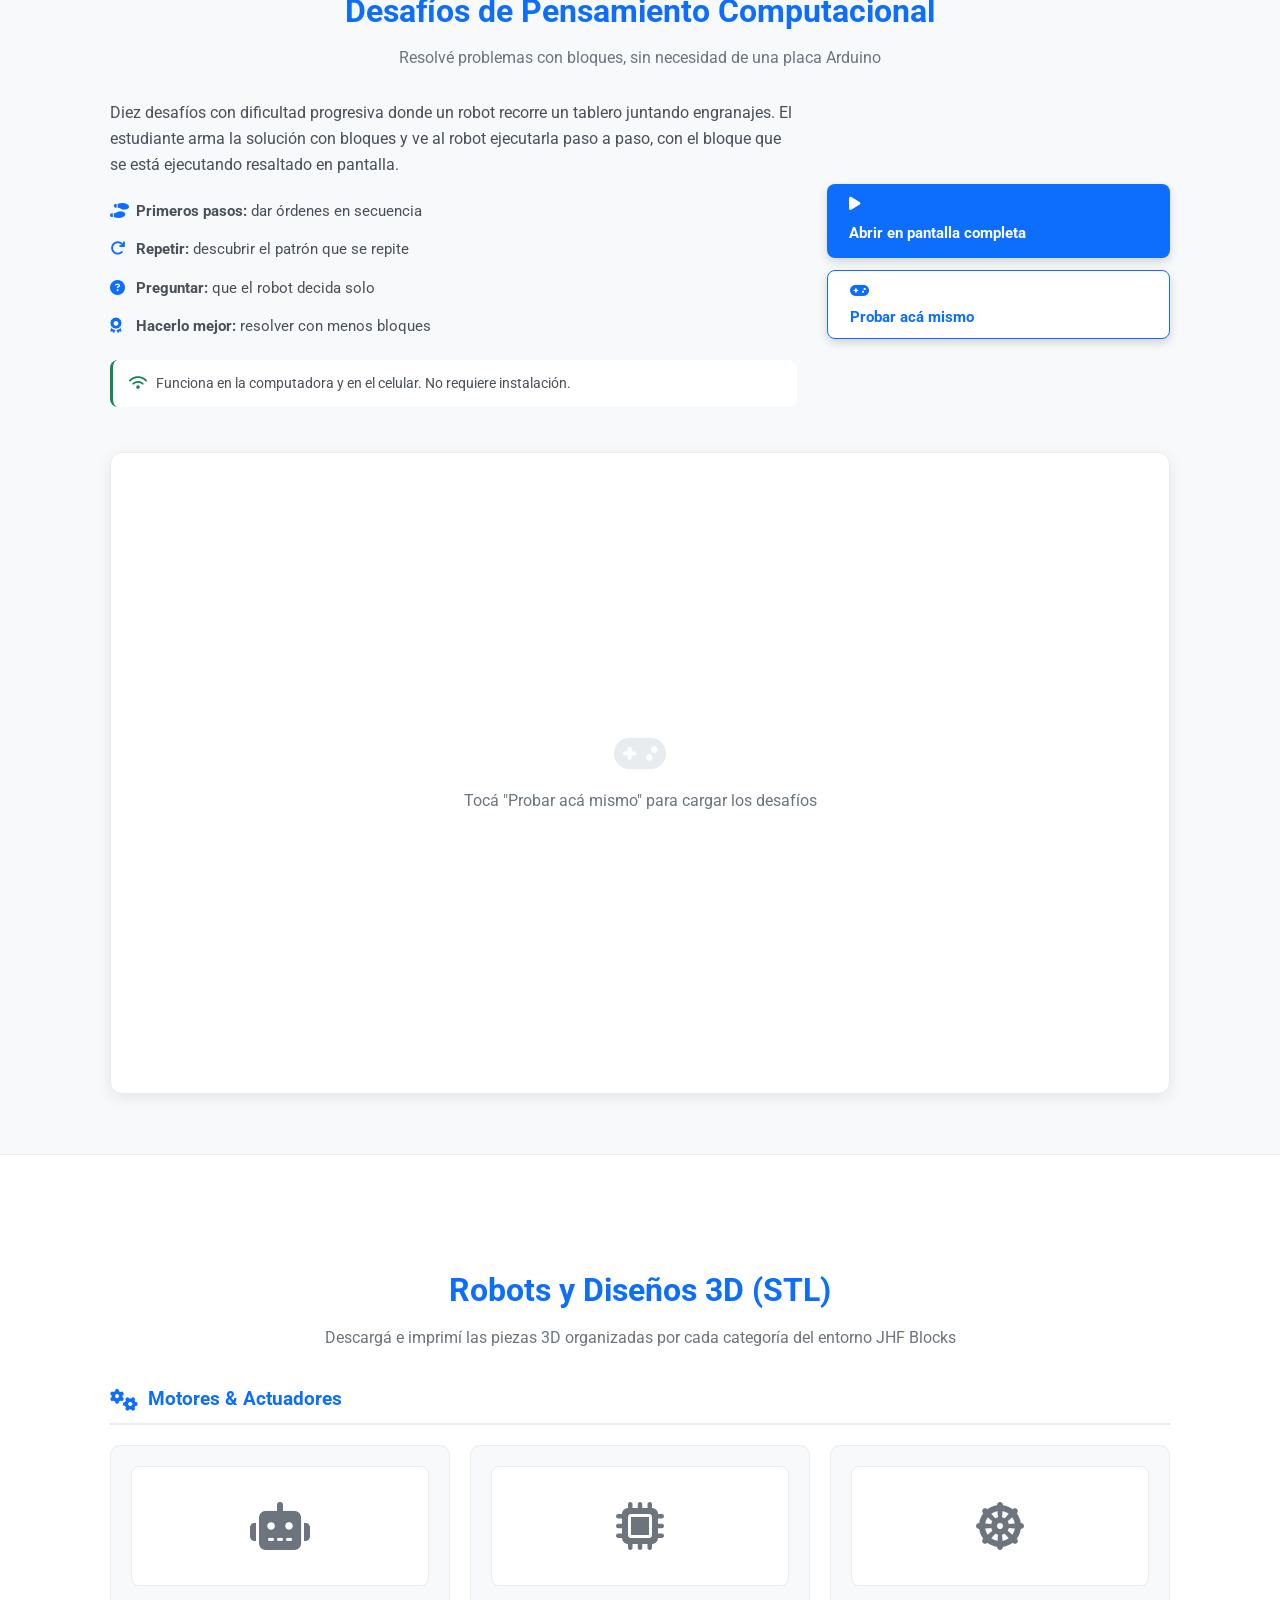
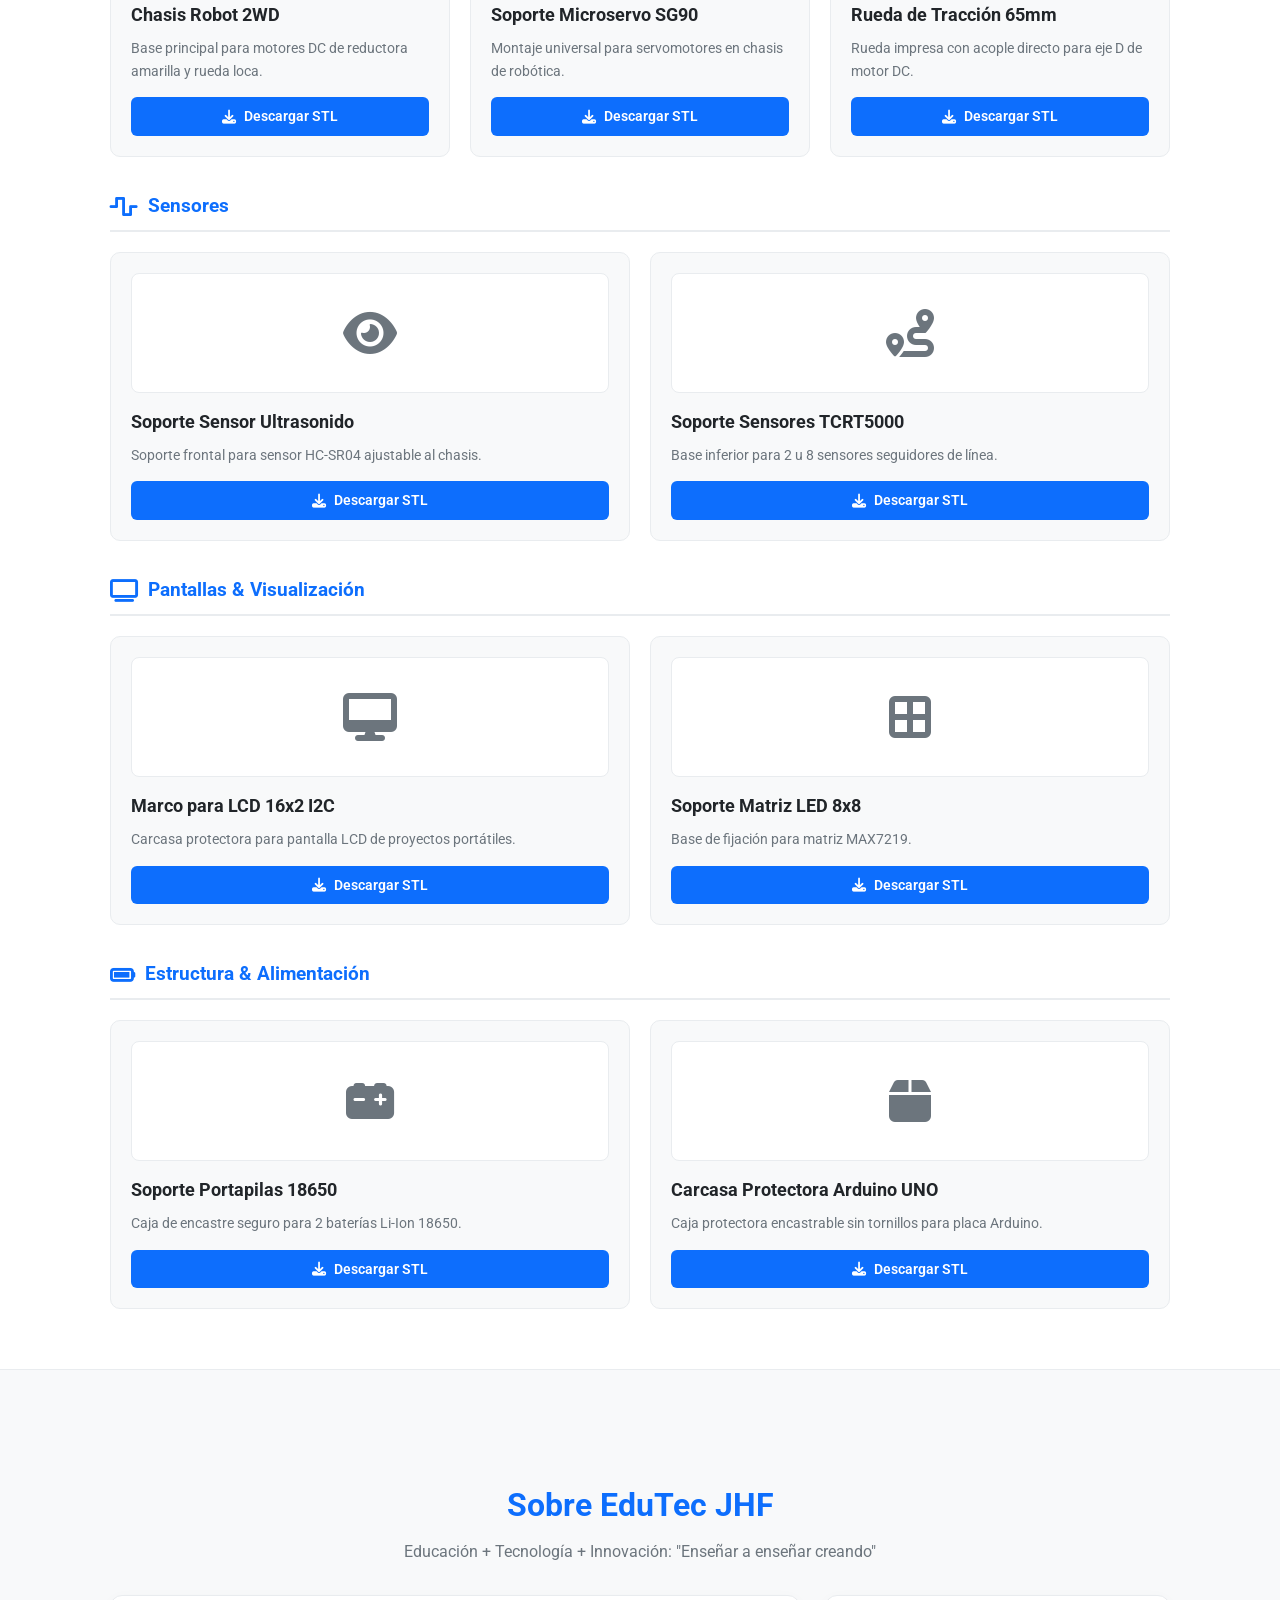
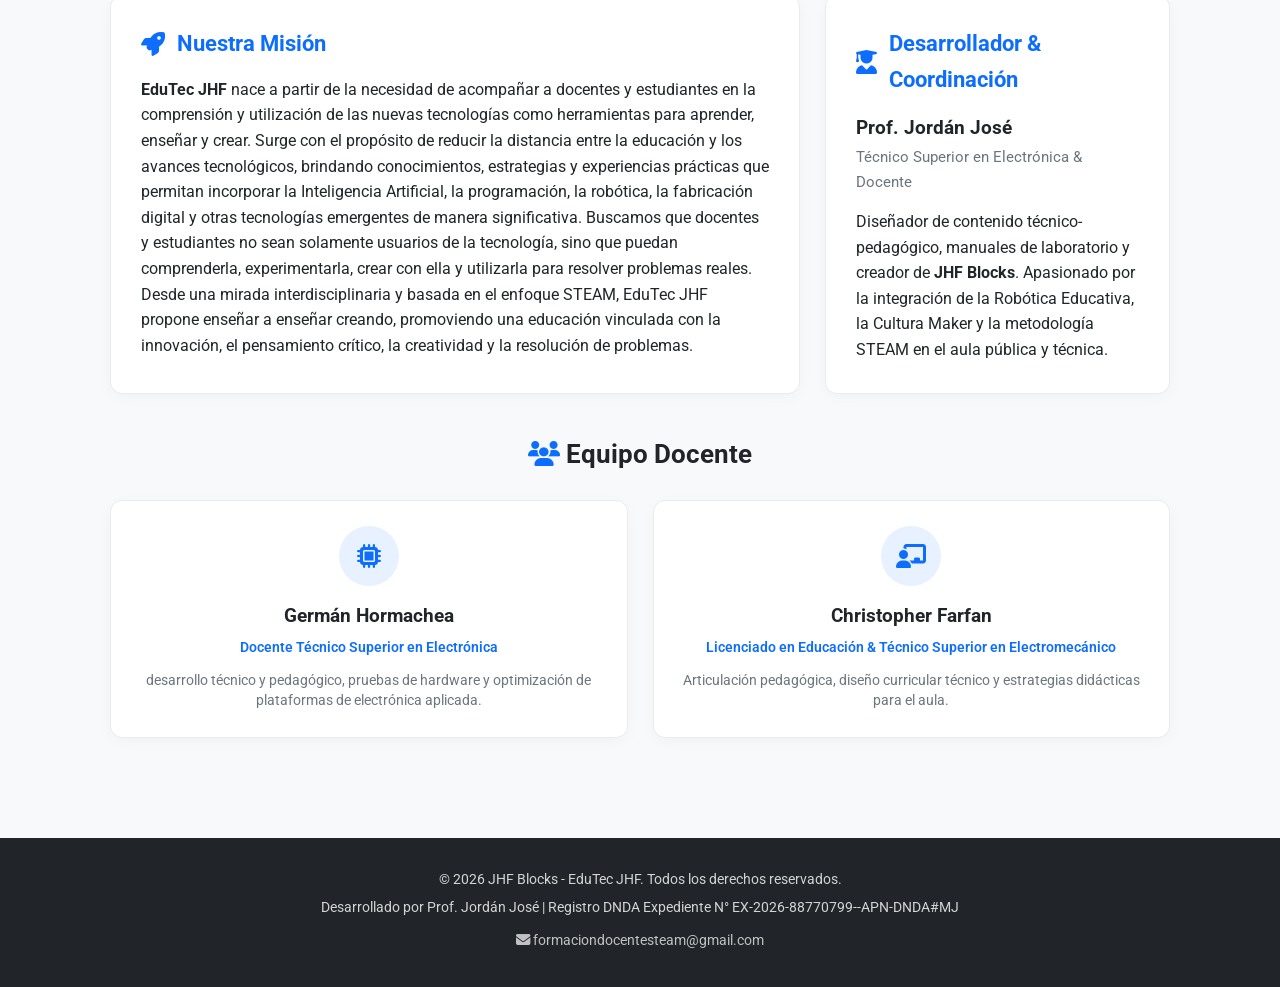
==== commit dd506f15: "index.html" ====
--- a/index.html
+++ b/index.html
@@ -956,8 +956,7 @@
           <p>
             <strong>EduTec JHF</strong>  nace a partir de la necesidad de acompañar a docentes y estudiantes en la comprensión y utilización de las nuevas tecnologías como herramientas para aprender, enseñar y crear. Surge con el propósito de reducir la distancia entre la educación y los avances tecnológicos, brindando conocimientos, estrategias y experiencias prácticas que permitan incorporar la Inteligencia Artificial, la programación, la robótica, la fabricación digital y otras tecnologías emergentes de manera significativa. Buscamos que docentes y estudiantes no sean solamente usuarios de la tecnología, sino que puedan comprenderla, experimentarla, crear con ella y utilizarla para resolver problemas reales. Desde una mirada interdisciplinaria y basada en el enfoque STEAM, EduTec JHF propone enseñar a enseñar creando, promoviendo una educación vinculada con la innovación, el pensamiento crítico, la creatividad y la resolución de problemas.
           <p>
-            Entendemos que el verdadero desafío de la educación tecnológica actual no radica únicamente en el acceso a componentes físicos o dispositivos, sino en brindar <strong>estrategias pedagógicas claras, recursos accesibles e instrumentos de software libres de barreras</strong> que permitan a docentes y estudiantes pasar de ser meros consumidores de tecnología a verdaderos creadores de soluciones.
-          </p>
+           
         </div>
 
         <div class="card-about author-card">
